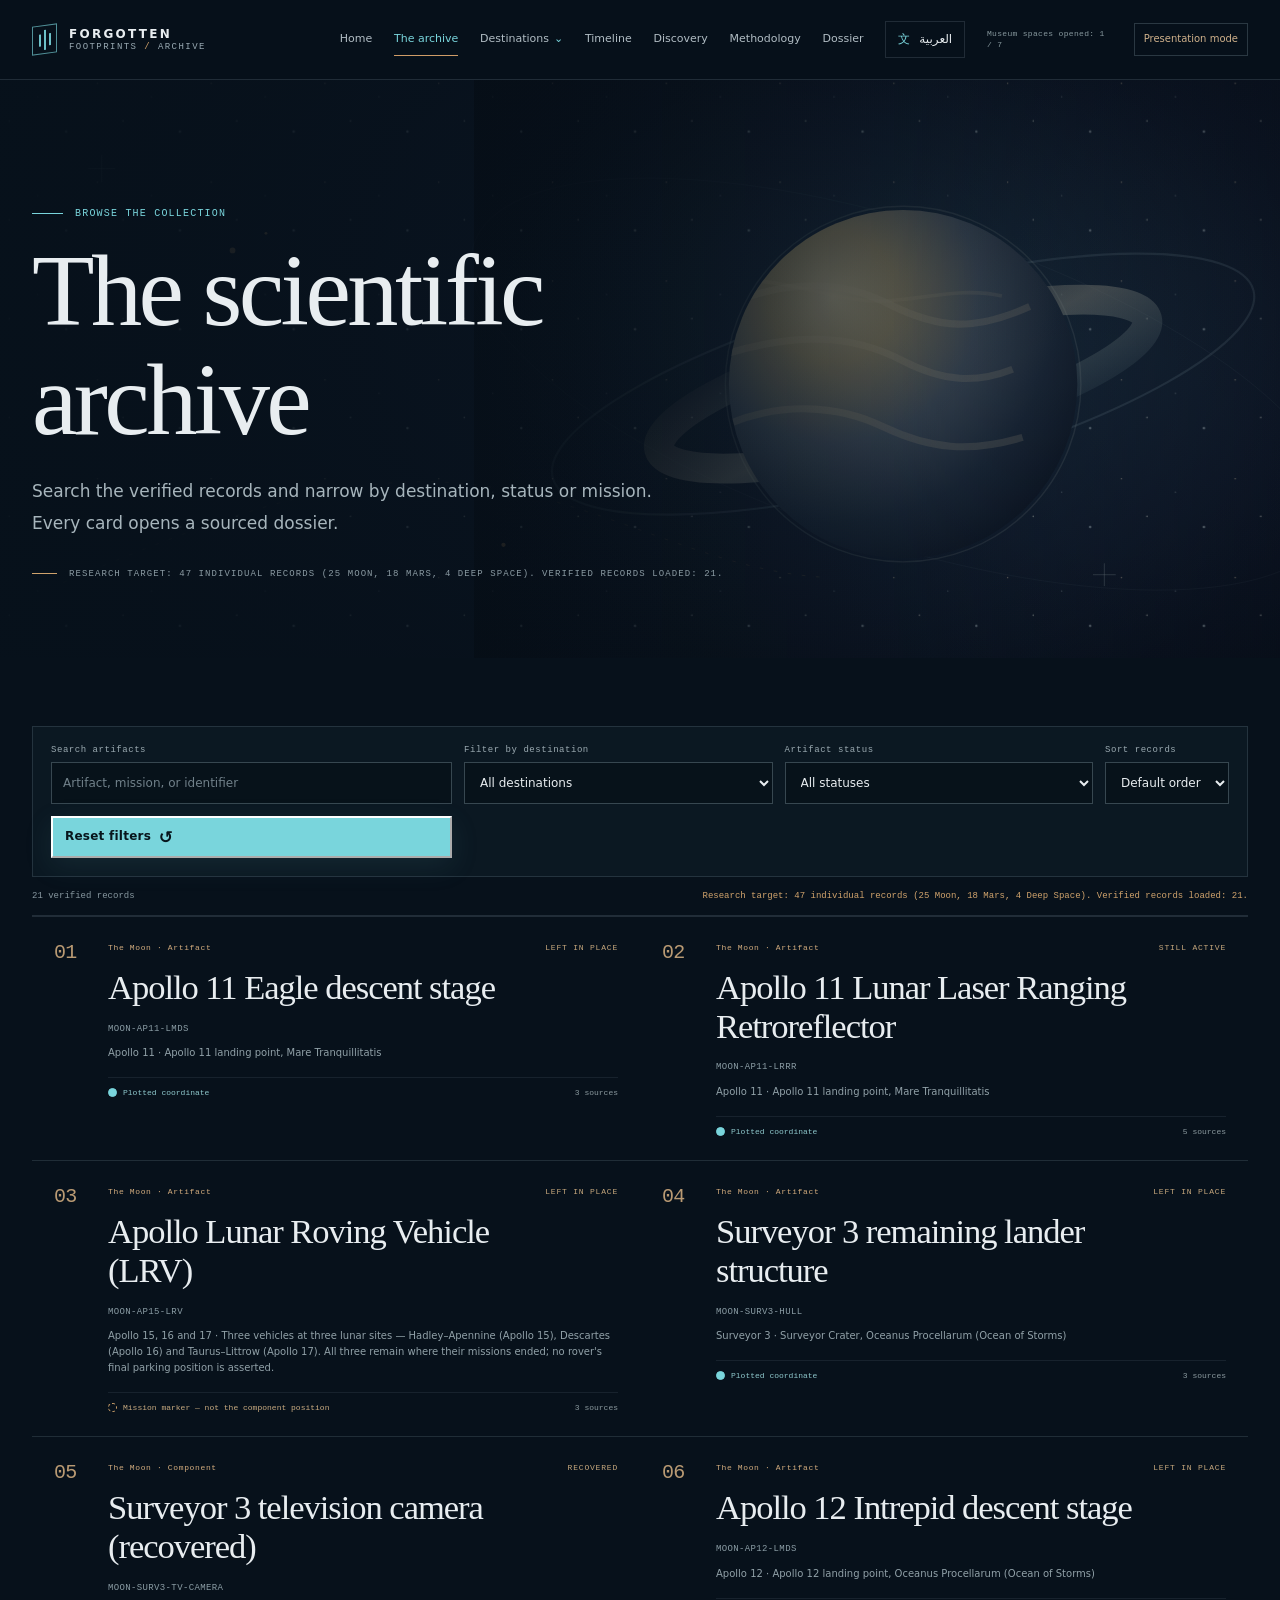
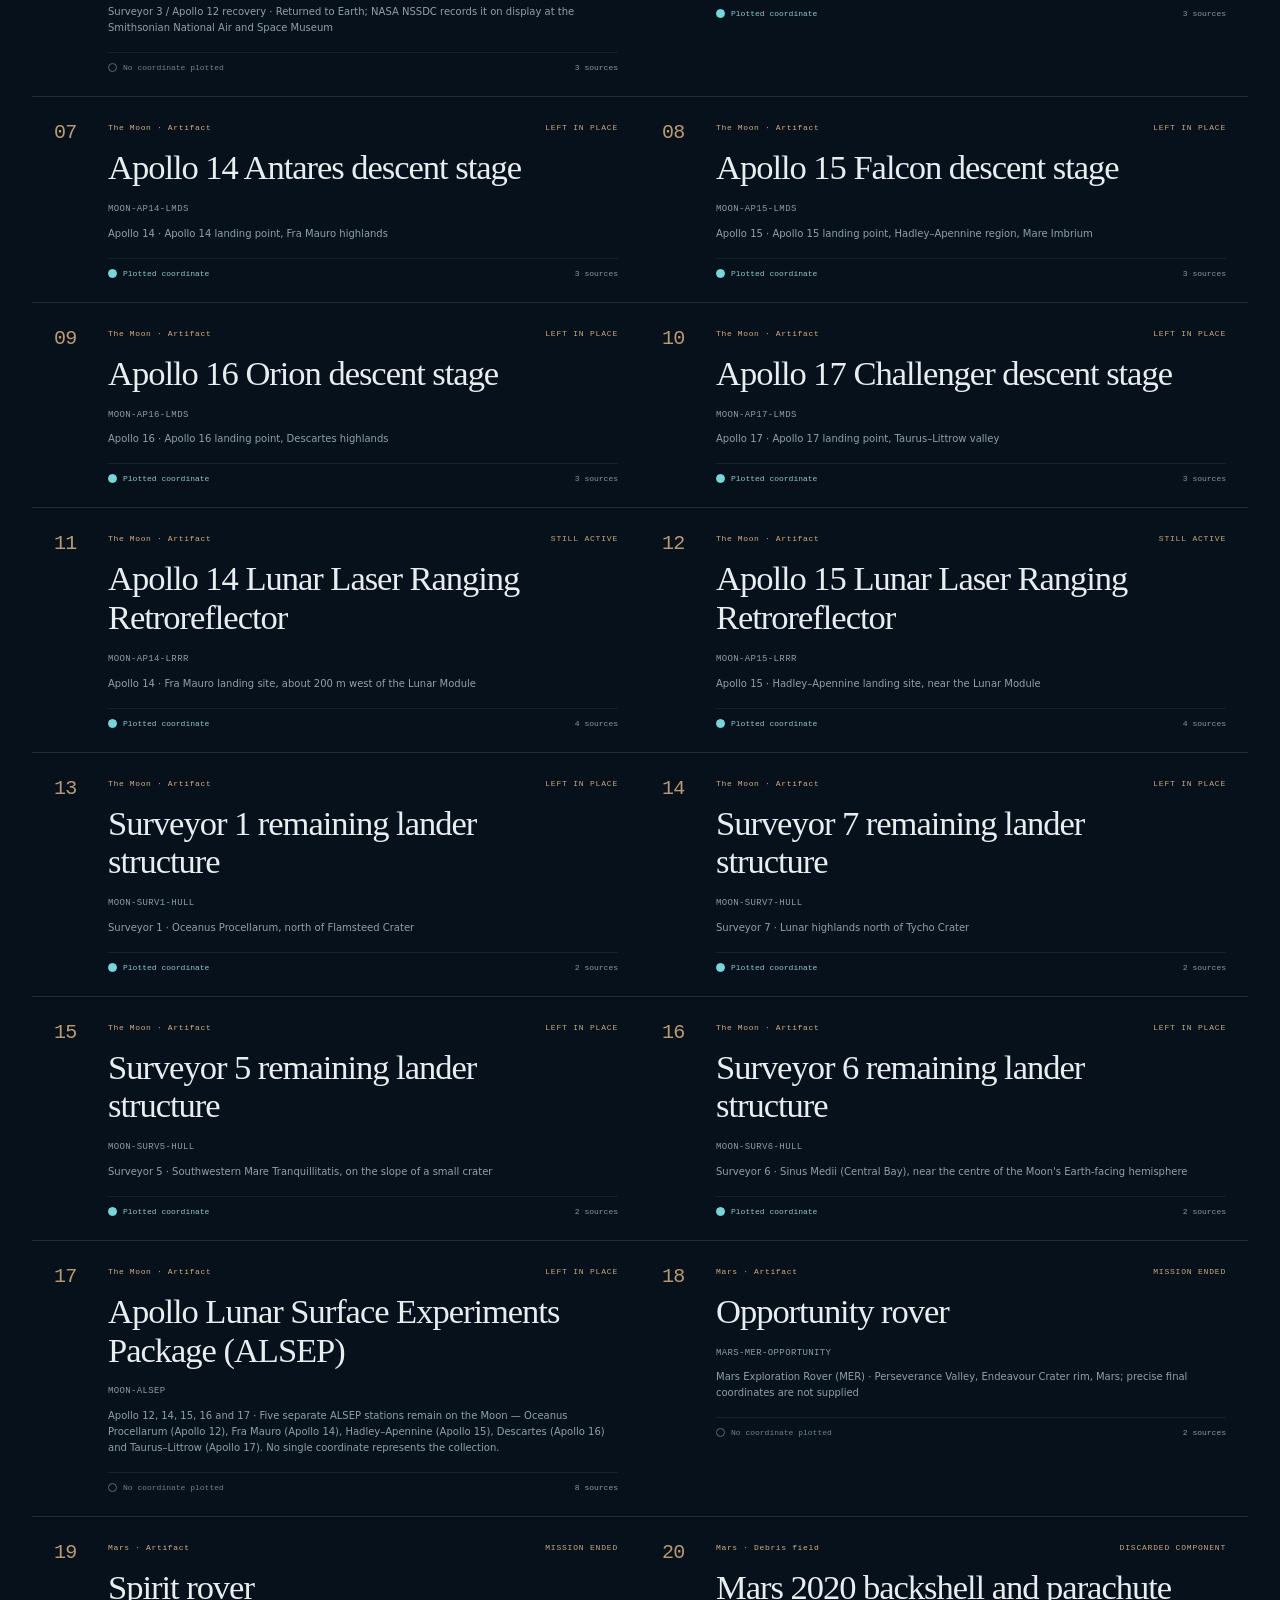
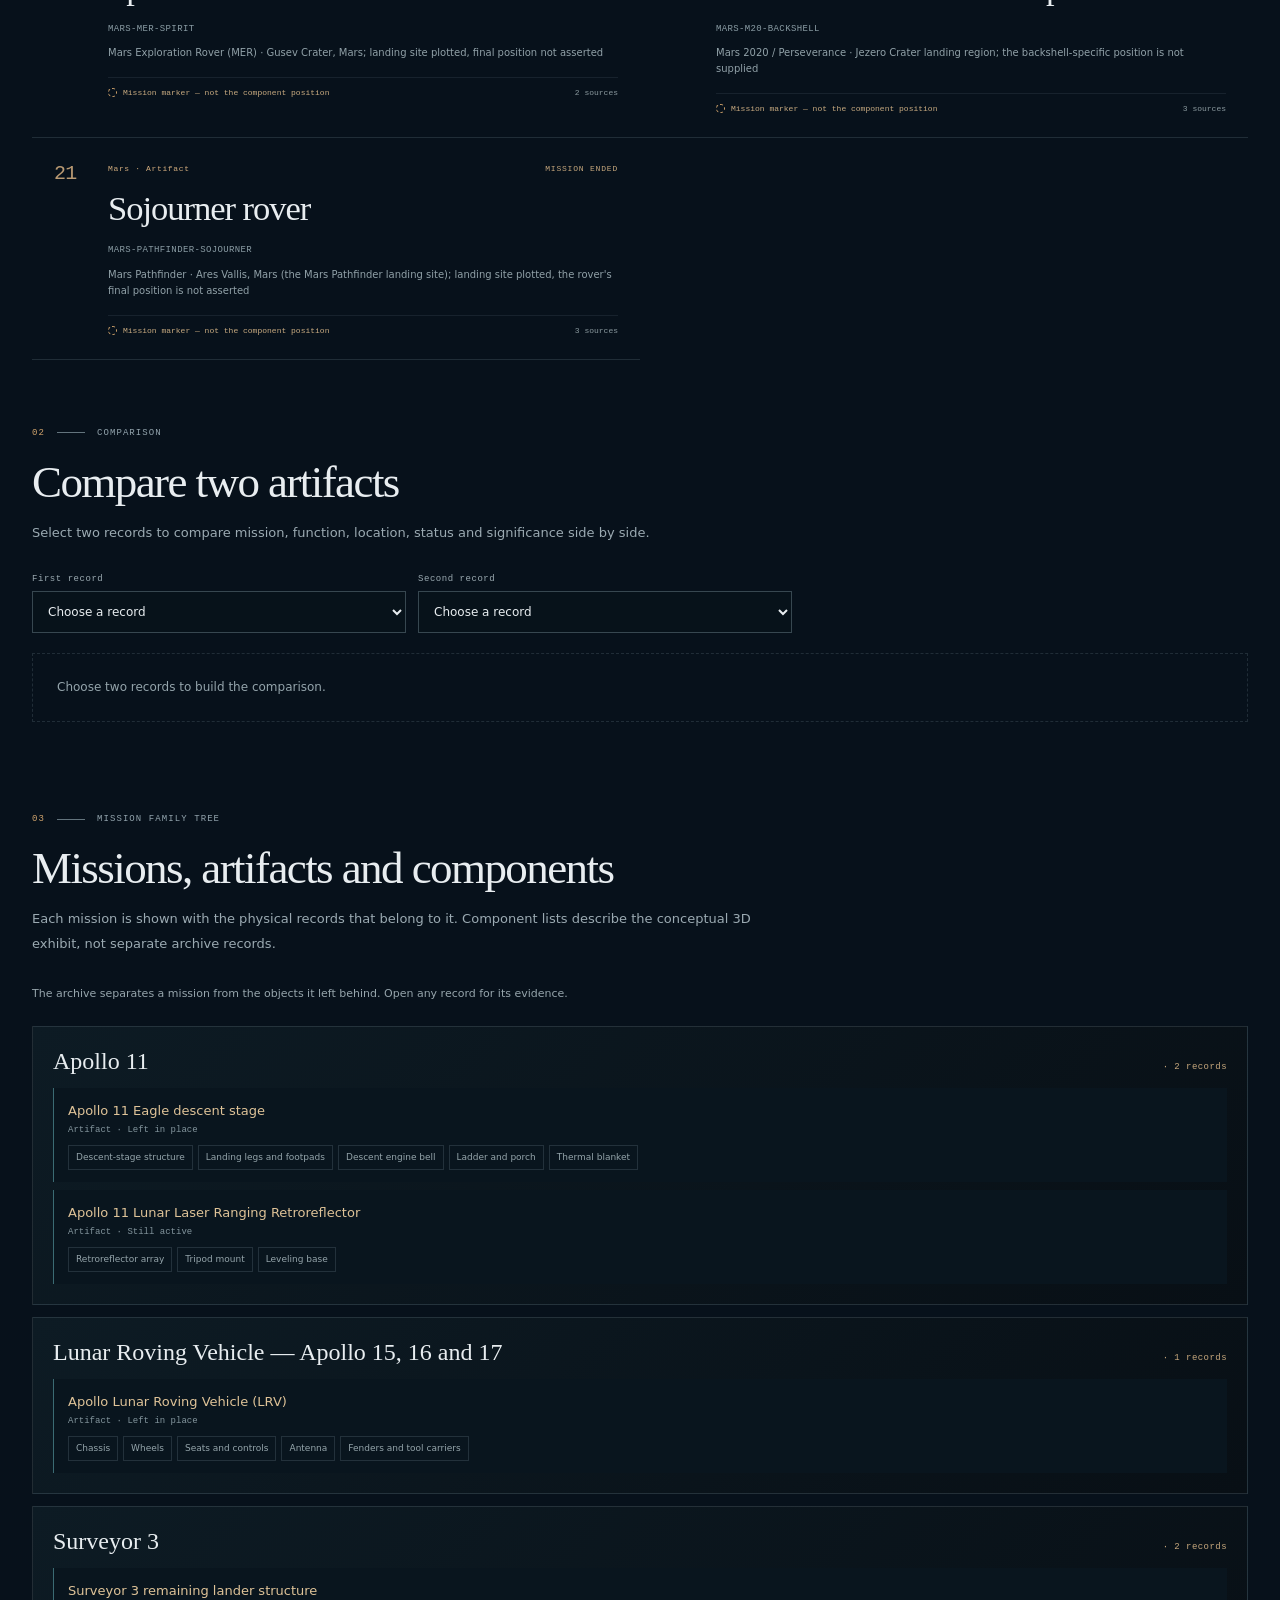
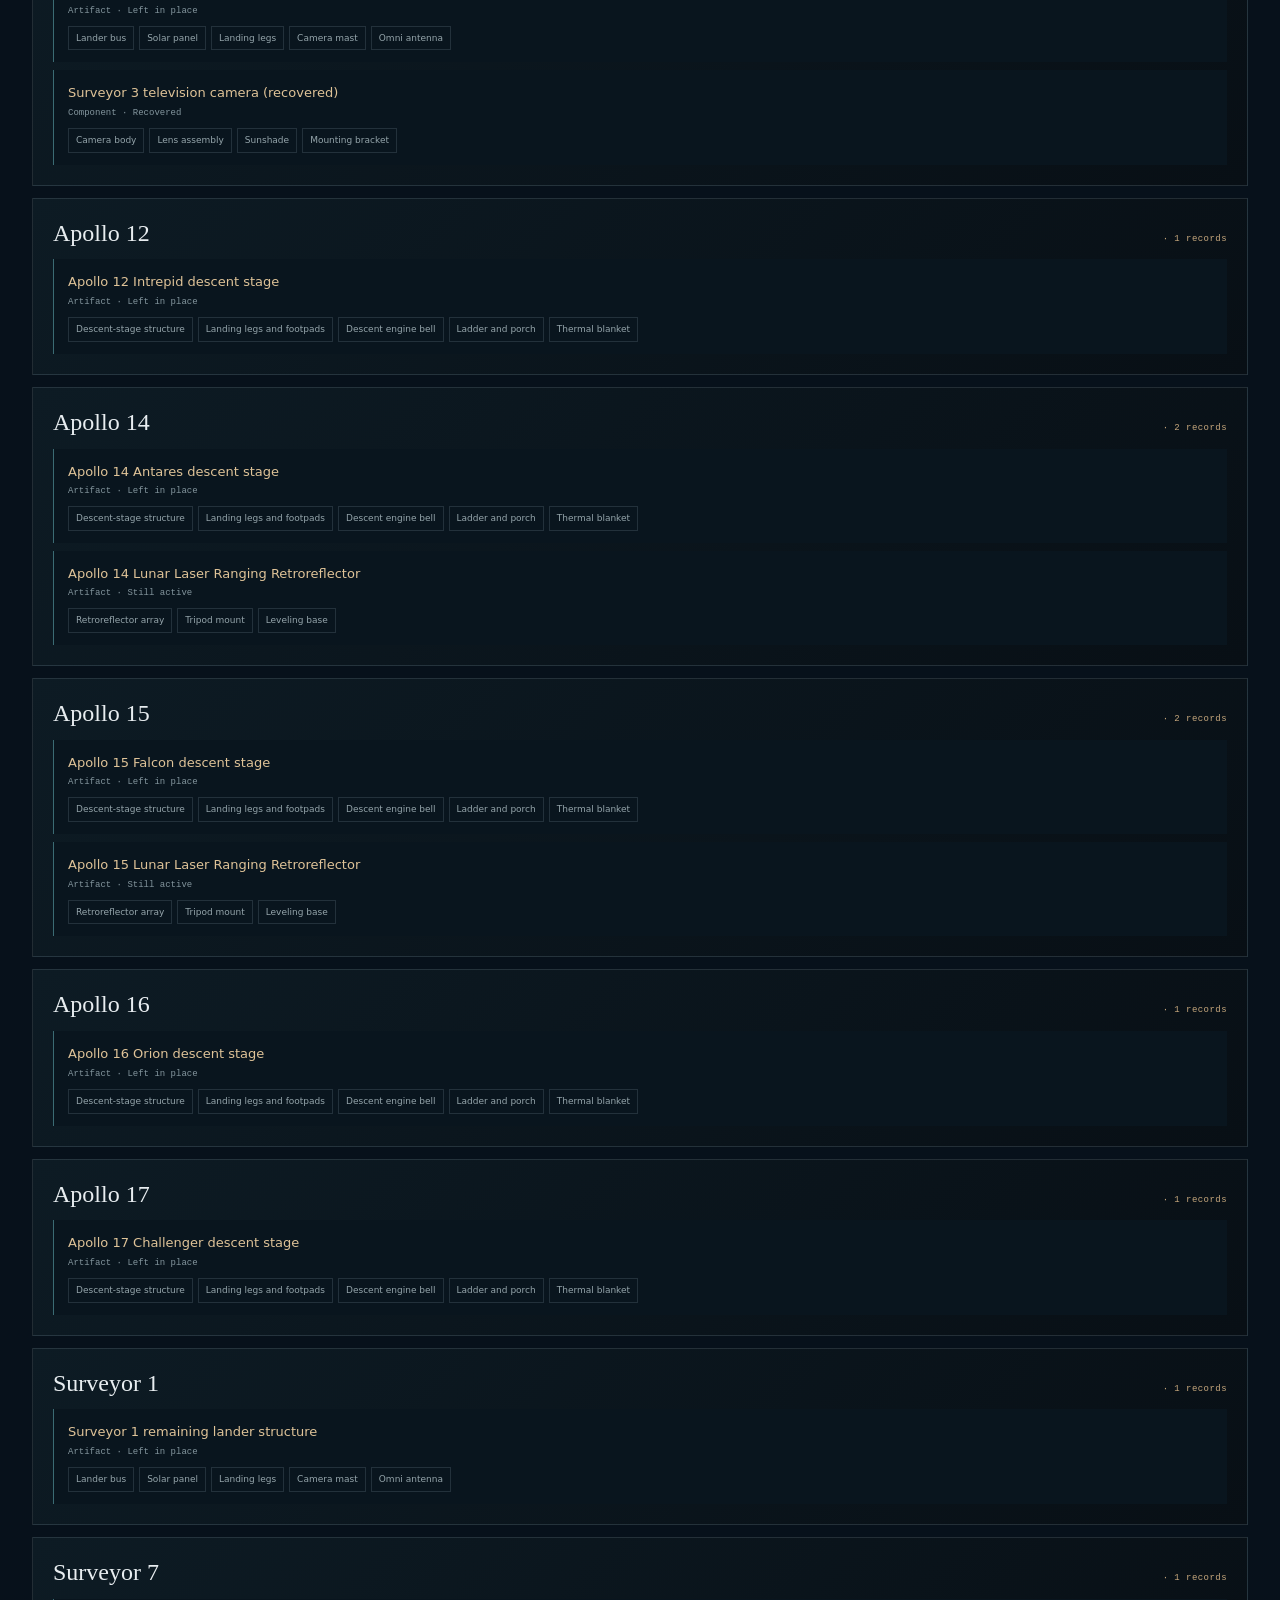
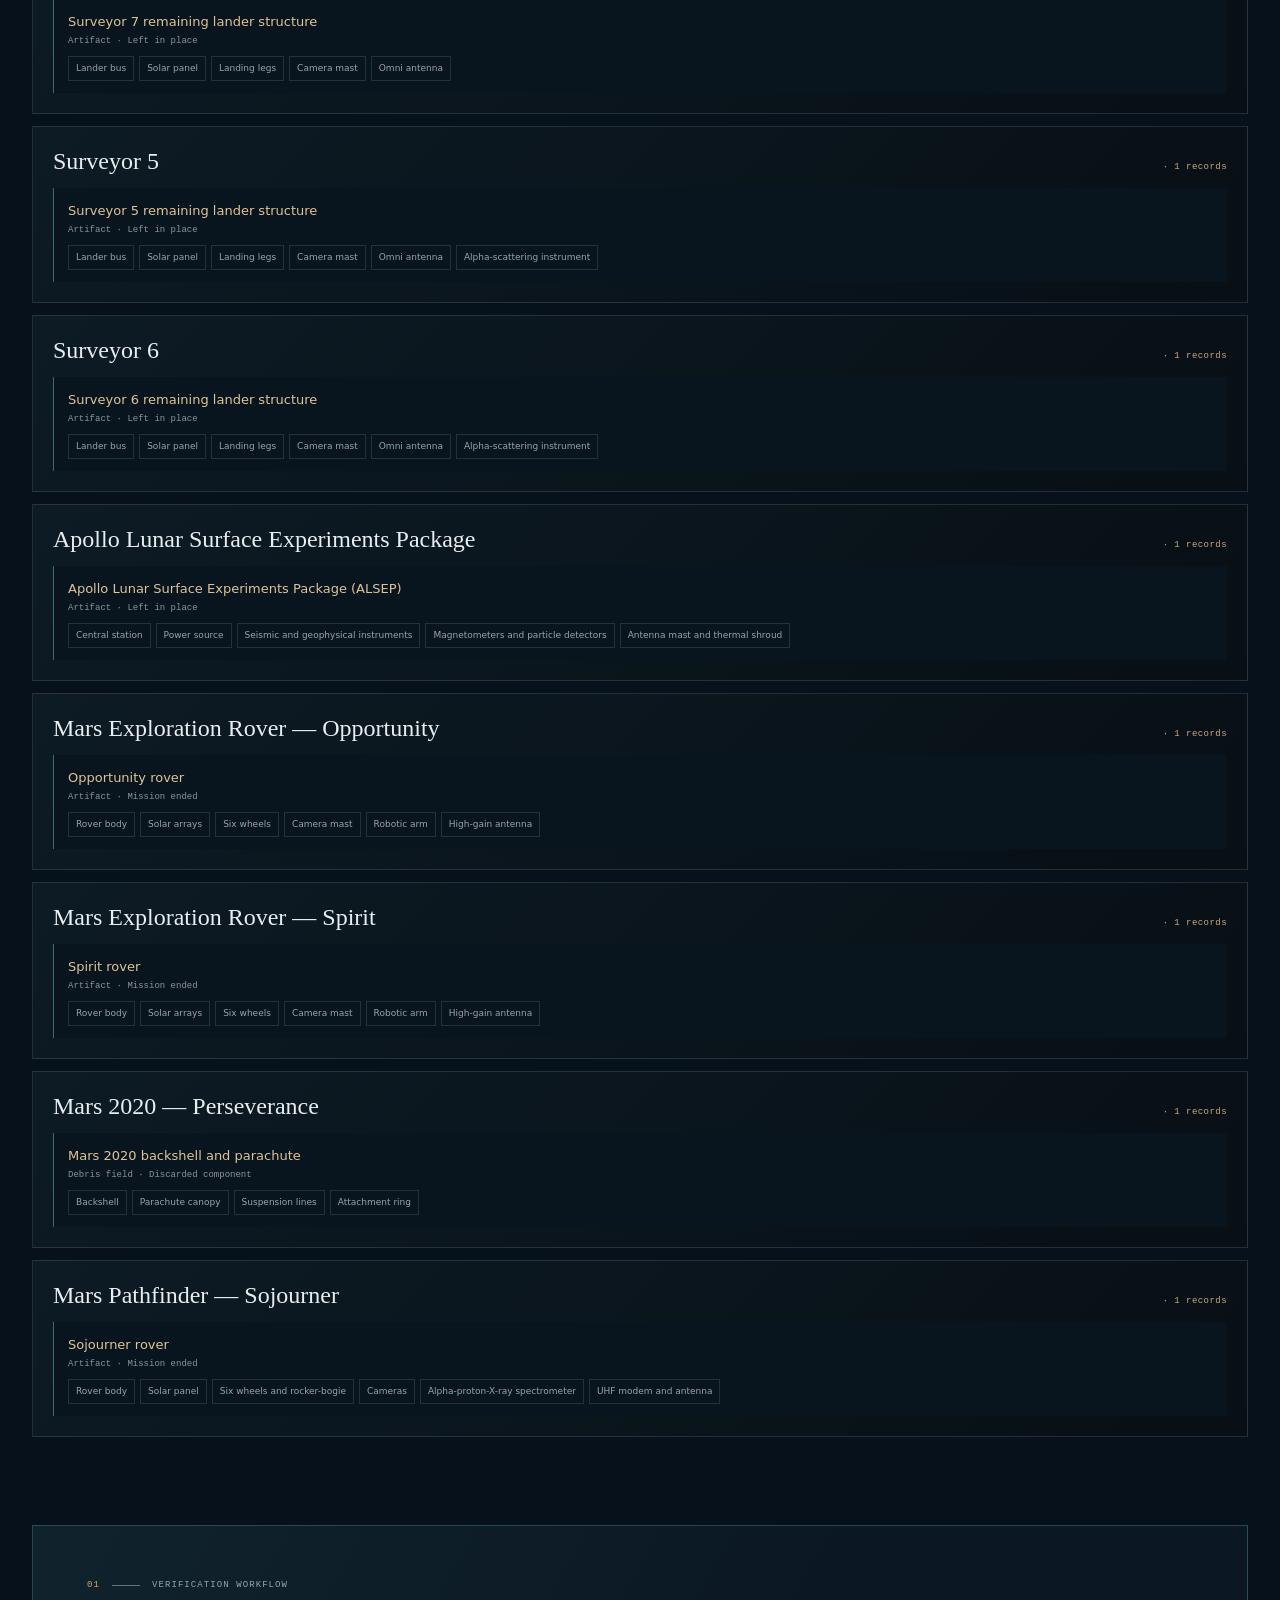
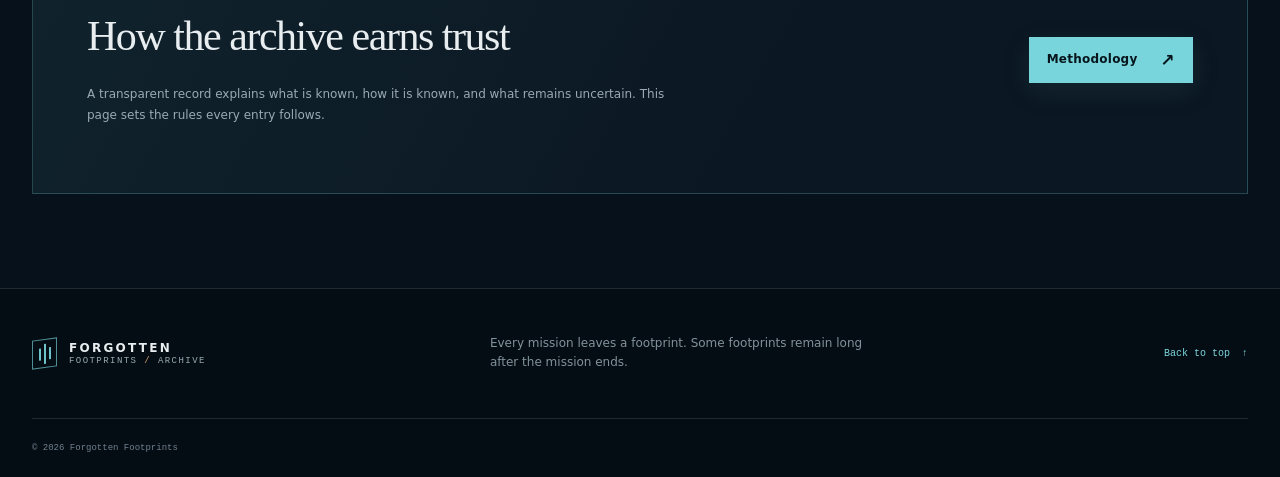
==== pages/archive.html @ 37afce5a "Add files via upload" ====
<!doctype html>
<html lang="en" dir="ltr"><head><meta charset="utf-8"><meta name="viewport" content="width=device-width,initial-scale=1"><meta name="theme-color" content="#07111b"><title>Scientific Archive — Forgotten Footprints</title><link rel="stylesheet" href="../src/css/base.css?v=20261108-r7"><link rel="stylesheet" href="../src/css/layout.css?v=20261108-r7"><link rel="stylesheet" href="../src/css/platform.css?v=20261108-r7"><script defer src="../src/js/locales.js?v=20261108-r7"></script><script defer src="../src/js/i18n.js?v=20261108-r7"></script><script defer src="../src/js/archive-data.js?v=20261108-r7"></script><script defer src="../src/js/app.js?v=20261108-r7"></script></head>
<body data-title-key="archiveHeading"><a class="skip-link" href="#main" data-i18n="skip"></a><header class="site-header"><a class="identity" href="../index.html" aria-label="Forgotten Footprints home" data-i18n-aria="brandHome"><span class="identity-mark" aria-hidden="true"><i></i><i></i><i></i></span><span class="identity-copy"><strong>FORGOTTEN</strong><small>FOOTPRINTS <span> / </span> ARCHIVE</small></span></a><button class="menu-toggle" type="button" aria-expanded="false" aria-controls="primary-nav" data-i18n-aria="menu"><span class="menu-glyph" aria-hidden="true">☰</span><span class="menu-label" data-i18n="menuShort"></span></button><nav class="primary-nav" id="primary-nav" aria-label="Primary navigation" data-i18n-aria="primaryNav"><a href="../index.html" data-i18n="navHome"></a><a href="archive.html" aria-current="page" data-i18n="navArchive"></a><details class="nav-destinations"><summary data-i18n="navDestinations"></summary><div class="nav-destination-menu"><a href="moon.html" data-i18n="moon"></a><a href="mars.html" data-i18n="mars"></a><a href="deep-space.html" data-i18n="deepSpace"></a></div></details><a href="timeline.html" data-i18n="navTimeline"></a><a href="discovery.html" data-i18n="navDiscovery"></a><a href="methodology.html" data-i18n="navMethodology"></a><a href="artifact.html" data-i18n="navDossier"></a><button class="language-toggle" type="button" data-i18n-aria="languageSwitch"><span class="language-icon" aria-hidden="true">文</span><span data-language-label>العربية</span></button></nav></header>
<main id="main" class="platform-main"><section class="page-intro archive-atmosphere"><p class="eyebrow"><span class="eyebrow-line"></span><span data-i18n="workspaceEyebrow"></span></p><h1 data-i18n="archiveHeading"></h1><p class="lede" data-i18n="archiveIntro"></p><p class="intro-meta" data-i18n="archiveTarget"></p></section><section class="page-content"><div class="filter-bar"><label class="filter-control"><span data-i18n="archiveSearch"></span><input id="archive-search" type="search" autocomplete="off" data-i18n-placeholder="archiveSearchPlaceholder"></label><label class="filter-control"><span data-i18n="filterWorld"></span><select id="archive-world-filter"><option value="all" data-i18n="allWorlds"></option><option value="moon" data-i18n="moon"></option><option value="mars" data-i18n="mars"></option><option value="deep" data-i18n="deepSpace"></option></select></label><label class="filter-control"><span data-i18n="archiveStatus"></span><select id="archive-status-filter"><option value="all" data-i18n="allStatuses"></option><option value="LEFT IN PLACE" data-i18n="statusLeft"></option><option value="MISSION ENDED" data-i18n="statusEnded"></option><option value="DISCARDED COMPONENT" data-i18n="statusDiscarded"></option><option value="RECOVERED" data-i18n="statusRecovered"></option><option value="DELIBERATELY IMPACTED" data-i18n="statusImpacted"></option><option value="UNKNOWN LOCATION" data-i18n="statusUnknown"></option><option value="STILL ACTIVE" data-i18n="statusActive"></option></select></label><label class="filter-control"><span data-i18n="archiveSort"></span><select id="archive-sort"><option value="default" data-i18n="sortDefault"></option><option value="name" data-i18n="sortName"></option><option value="world" data-i18n="sortWorld"></option><option value="mission" data-i18n="sortMission"></option><option value="status" data-i18n="sortStatus"></option></select></label><button class="button button-primary" type="button" data-archive-reset><span data-i18n="archiveReset"></span><span aria-hidden="true">↺</span></button></div><div class="archive-meta"><span data-result-count aria-live="polite"></span><strong data-i18n="archiveTarget"></strong></div><div data-archive-results><div class="empty-state" data-archive-empty><span class="empty-symbol" aria-hidden="true">⌖</span><h2 data-i18n="archiveEmptyTitle"></h2><p data-i18n="archiveEmptyText"></p></div><div class="record-grid" data-result-grid></div></div><section class="content-section compare-section" data-compare><div class="content-heading"><div class="section-marker"><span>02</span><span class="marker-line"></span><span data-i18n="compareLabel"></span></div><h2 data-i18n="compareTitle"></h2><p data-i18n="compareIntro"></p></div><div class="compare-selects"><label class="filter-control"><span data-i18n="compareChooseA"></span><select data-compare-a></select></label><label class="filter-control"><span data-i18n="compareChooseB"></span><select data-compare-b></select></label></div><div class="compare-output" data-compare-output></div></section><section class="content-section family-section"><div class="content-heading"><div class="section-marker"><span>03</span><span class="marker-line"></span><span data-i18n="familyLabel"></span></div><h2 data-i18n="familyTitle"></h2><p data-i18n="familyText"></p></div><div class="family-tree" data-family-tree></div></section><section class="archive-entry"><div><div class="section-marker"><span>01</span><span class="marker-line"></span><span data-i18n="methodVerifyTitle"></span></div><h2 data-i18n="methodHeading"></h2><p data-i18n="methodIntro"></p></div><a class="button button-primary" href="methodology.html"><span data-i18n="navMethodology"></span><span aria-hidden="true">↗</span></a></section></section></main>
<footer class="site-footer"><div class="footer-main section-wrap"><a class="identity footer-identity" href="../index.html"><span class="identity-mark" aria-hidden="true"><i></i><i></i><i></i></span><span class="identity-copy"><strong>FORGOTTEN</strong><small>FOOTPRINTS <span> / </span> ARCHIVE</small></span></a><p class="footer-message" data-i18n="footerMessage"></p><a class="back-top" href="#main"><span data-i18n="backTop"></span><span aria-hidden="true">↑</span></a></div><div class="footer-bottom section-wrap"><span>© <span data-year></span> <span data-i18n="footerName"></span></span></div></footer></body></html>
---- src/css/base.css ----
:root{color-scheme:dark;--ink:#e8edf0;--muted:#9baab5;--dim:#71818e;--bg:#07111b;--panel:#0b1722;--line:rgba(190,213,224,.14);--cyan:#79d5dc;--amber:#d0a36c;--max:1240px;--sans:system-ui,-apple-system,"Segoe UI",Arial,sans-serif;--mono:ui-monospace,"Cascadia Code","Segoe UI Mono",monospace;font-family:var(--sans);background:var(--bg);color:var(--ink);font-synthesis:none;text-rendering:optimizeLegibility}
*{box-sizing:border-box}html{scroll-behavior:smooth;scroll-padding-top:84px}body{margin:0;min-width:320px;background:var(--bg);color:var(--ink);font-size:15px;line-height:1.65}body::before{content:"";position:fixed;inset:0;pointer-events:none;opacity:.24;background-image:radial-gradient(circle at 18% 14%,#8bb3bc 0 1px,transparent 1.4px),radial-gradient(circle at 78% 26%,#b6ccd2 0 1px,transparent 1.5px),radial-gradient(circle at 53% 73%,#93bac1 0 1px,transparent 1.3px),radial-gradient(circle at 92% 87%,#9cbfc8 0 1px,transparent 1.4px);background-size:290px 270px,390px 330px,480px 440px,560px 510px;z-index:-1}
a{color:inherit;text-decoration:none}button{font:inherit;color:inherit}.skip-link{position:absolute;top:-60px;inset-inline-start:16px;z-index:20;padding:10px 14px;background:var(--cyan);color:#07111b}.skip-link:focus{top:12px}:focus-visible{outline:2px solid var(--cyan);outline-offset:4px}
::selection{background:rgba(121,213,220,.25);color:white}h1,h2,h3,p{margin-top:0}button{cursor:pointer}html.is-arabic{font-family:"Noto Sans Arabic","Manrope",sans-serif}html.is-arabic body{font-size:16px;line-height:1.85}html.is-arabic .eyebrow,html.is-arabic .section-marker,html.is-arabic .card-index,html.is-arabic .record-tag,html.is-arabic .discovery-world,html.is-arabic .identity-copy,html.is-arabic .visual-caption,html.is-arabic .visual-coordinate,html.is-arabic .archive-seal,html.is-arabic .footer-bottom{font-family:var(--mono),sans-serif}
@media(prefers-reduced-motion:reduce){*,*::before,*::after{scroll-behavior:auto!important;animation-duration:.01ms!important;animation-iteration-count:1!important;transition-duration:.01ms!important}}
---- src/css/layout.css ----
.section-wrap{width:min(calc(100% - 64px),var(--max));margin-inline:auto}.site-header{height:80px;display:flex;align-items:center;justify-content:space-between;padding-inline:max(32px,calc((100% - var(--max))/2));border-bottom:1px solid var(--line);position:relative;z-index:5;background:rgba(7,17,27,.9);backdrop-filter:blur(12px)}.identity{display:inline-flex;align-items:center;gap:12px;letter-spacing:.1em}.identity-mark{width:25px;height:29px;border:1px solid rgba(121,213,220,.65);display:flex;align-items:center;justify-content:center;gap:3px;transform:skewY(-8deg)}.identity-mark i{width:2px;height:12px;background:var(--cyan);opacity:.9}.identity-mark i:nth-child(2){height:20px}.identity-copy{display:grid;line-height:1.3;font-size:10px}.identity-copy strong{font-size:12px;letter-spacing:.19em}.identity-copy small{font:9px var(--mono);color:#9aabb4;letter-spacing:.16em}.identity-copy small span{color:var(--amber)}.primary-nav{display:flex;align-items:center;gap:36px}.primary-nav>a{font-size:12px;color:#b5c1c8;transition:color .2s}.primary-nav>a:hover,.text-link:hover,.inline-link:hover{color:var(--cyan)}.language-toggle{border:1px solid var(--line);background:transparent;padding:8px 12px;display:flex;gap:9px;align-items:center;font-size:12px;transition:border-color .2s}.language-toggle:hover{border-color:var(--cyan)}.language-icon{color:var(--cyan)}.menu-toggle{display:none}
.hero{min-height:610px;position:relative;display:grid;grid-template-columns:1.04fr .96fr;align-items:center;padding-block:72px 92px}.hero-copy{position:relative;z-index:2;padding-bottom:12px}.eyebrow,.section-marker{font:10px var(--mono);letter-spacing:.12em;text-transform:uppercase;color:var(--cyan);display:flex;align-items:center;gap:12px}.eyebrow-line{width:31px;height:1px;background:var(--cyan)}h1{font-size:clamp(48px,6vw,79px);line-height:1.08;letter-spacing:-.055em;font-weight:500;margin:28px 0 24px;max-width:680px}h1 em{font-style:normal;color:#a6b8c0}.hero-lede{font-size:16px;color:#a9b7bf;max-width:530px;line-height:1.8}.hero-actions{display:flex;align-items:center;gap:28px;margin-top:31px}.button{min-height:46px;display:inline-flex;align-items:center;gap:23px;padding:0 18px;font-size:12px;letter-spacing:.02em}.button-primary{background:var(--cyan);color:#07151c;font-weight:700;transition:background .2s,transform .2s}.button-primary:hover{background:#a1e7e9;transform:translateY(-2px)}.button-primary span:last-child{font-size:17px}.text-link{font-size:12px;color:#a9b7bf;text-decoration:underline;text-decoration-color:#50616b;text-underline-offset:5px}.archive-note{margin-top:46px;font:10px var(--mono);color:#82929c;display:flex;align-items:center;gap:10px}.status-dot{width:6px;height:6px;background:var(--amber);border-radius:50%;box-shadow:0 0 0 4px rgba(208,163,108,.1)}
.hero-visual{height:430px;position:relative;overflow:hidden;background:radial-gradient(ellipse at 55% 62%,rgba(42,68,82,.38),transparent 52%),linear-gradient(140deg,rgba(16,35,48,.45),rgba(5,12,20,.12));border:1px solid rgba(171,197,209,.1);mask-image:linear-gradient(90deg,transparent 0,#000 12%,#000 100%)}.visual-grid{position:absolute;inset:0;opacity:.19;background-image:linear-gradient(rgba(134,171,185,.19) 1px,transparent 1px),linear-gradient(90deg,rgba(134,171,185,.19) 1px,transparent 1px);background-size:42px 42px;mask-image:linear-gradient(to bottom,transparent,#000 25%,#000 80%,transparent)}.planet{position:absolute;width:min(38vw,360px);aspect-ratio:1;border-radius:50%;top:49%;left:52%;transform:translate(-50%,-42%);overflow:hidden;background:radial-gradient(circle at 40% 31%,#a8afb0 0 1px,transparent 2px),radial-gradient(circle at 72% 42%,#252e35 0 9px,transparent 10px),radial-gradient(circle at 30% 62%,#232c31 0 16px,transparent 17px),radial-gradient(circle at 63% 72%,#30383c 0 8px,transparent 9px),radial-gradient(circle at 44% 48%,#b9b9b4,#858d8e 44%,#3a454b 76%,#101b24);box-shadow:inset -38px -25px 55px #050c12,0 0 55px rgba(131,178,189,.12)}.planet-rim{position:absolute;inset:0;border-radius:50%;box-shadow:inset 3px 2px 0 rgba(220,230,227,.2)}.planet-light{position:absolute;inset:5% 22% 40% 0;background:linear-gradient(140deg,rgba(244,247,240,.13),transparent 65%);border-radius:50%}.planet-crater{position:absolute;border-radius:50%;border:1px solid rgba(25,32,37,.42);box-shadow:inset 2px 3px 5px rgba(27,34,39,.55),0 1px 1px rgba(220,228,224,.13)}.crater-one{width:37px;height:19px;top:31%;left:28%;transform:rotate(-25deg)}.crater-two{width:20px;height:10px;top:55%;left:66%}.crater-three{width:27px;height:13px;top:72%;left:38%;transform:rotate(15deg)}.crater-four{width:15px;height:8px;top:22%;left:61%}.orbital{position:absolute;border:1px solid rgba(139,192,201,.26);border-radius:50%;top:52%;left:52%;transform:translate(-50%,-50%) rotate(-25deg)}.orbital-one{width:460px;height:220px}.orbital-two{width:530px;height:310px;transform:translate(-50%,-50%) rotate(34deg);border-color:rgba(139,192,201,.12)}.trajectory{position:absolute;width:12px;height:12px;top:27%;left:72%;border-radius:50%;background:var(--amber);box-shadow:0 0 14px rgba(208,163,108,.44)}.trajectory::after{content:"";position:absolute;width:170px;height:1px;background:linear-gradient(90deg,rgba(208,163,108,.7),transparent);top:5px;right:6px;transform:rotate(145deg);transform-origin:right}.visual-cross{position:absolute;color:rgba(182,207,214,.56);font:15px var(--mono)}.cross-one{top:16%;left:20%}.cross-two{bottom:22%;right:14%}.visual-caption,.visual-coordinate{position:absolute;display:flex;gap:10px;align-items:center;font:9px var(--mono);letter-spacing:.08em;color:#9cabb1}.visual-caption{bottom:22px;left:22px}.visual-caption::before{content:"";width:17px;height:1px;background:var(--amber)}.visual-coordinate{top:22px;right:22px;text-align:right;display:block;line-height:1.8}.visual-coordinate span{color:#6c7e88}.hero-index{position:absolute;bottom:34px;right:0;font:10px var(--mono);color:#82929c;letter-spacing:.08em}.hero-index span{color:var(--amber);padding-inline:8px}
.statement{border-top:1px solid var(--line);border-bottom:1px solid var(--line);padding-block:85px 92px;display:grid;grid-template-columns:.75fr 2fr .85fr;gap:48px;align-items:start}.section-marker{font-size:9px;color:#93a4ad;white-space:nowrap}.section-marker>span:first-child{color:var(--amber)}.marker-line{width:28px;height:1px;background:#63747d}.statement-kicker{font:10px var(--mono);color:var(--amber);letter-spacing:.1em;margin:0 0 20px}.statement h2,.section-heading h2,.archive-copy h2{font-size:clamp(30px,3.4vw,45px);line-height:1.2;font-weight:500;letter-spacing:-.035em;margin-bottom:19px}.statement-text{color:#a0afb7;max-width:660px;font-size:14px}.statement-aside{border-inline-start:1px solid rgba(121,213,220,.38);padding-inline-start:20px;margin-top:28px}.aside-symbol{font-size:25px;color:var(--cyan)}.statement-aside p{font-size:12px;color:#81919a;margin:9px 0 0}
.destinations,.discoveries{padding-block:102px 112px}.section-heading{display:flex;justify-content:space-between;align-items:end;gap:45px;margin-bottom:36px}.section-heading h2{margin:16px 0 0}.section-heading>p{max-width:400px;color:#8e9ea8;font-size:13px;margin:0 0 5px}.destination-grid{display:grid;grid-template-columns:repeat(3,1fr);gap:14px}.destination-card{min-height:310px;position:relative;padding:23px 24px;background:linear-gradient(140deg,rgba(16,34,46,.88),rgba(8,20,30,.96));border:1px solid var(--line);overflow:hidden;transition:transform .25s,border-color .25s}.destination-card:hover{transform:translateY(-4px);border-color:rgba(121,213,220,.5)}.card-index{position:relative;z-index:1;font:9px var(--mono);color:#80929c;letter-spacing:.11em}.world-art{position:absolute;inset:0 0 0 37%;overflow:hidden;opacity:.82}.world-art::after{content:"";position:absolute;inset:0;background:linear-gradient(90deg,#0b1722 0%,rgba(11,23,34,.25) 40%,transparent 100%)}.moon-art i,.mars-art i{position:absolute;width:210px;height:210px;right:-12px;top:24px;border-radius:50%;background:radial-gradient(circle at 32% 38%,#bfc4c2,#77878c 49%,#2e404a 74%,#111f29);box-shadow:inset -22px -20px 38px #07111b,0 0 32px rgba(166,196,203,.13)}.moon-art b{position:absolute;z-index:1;right:43px;top:90px;width:31px;height:15px;border:1px solid rgba(24,33,39,.5);border-radius:50%;box-shadow:inset 2px 3px 4px rgba(10,17,22,.6)}.mars-art i{background:radial-gradient(circle at 32% 38%,#cb9a72,#9e6247 48%,#5c352d 73%,#241d20);box-shadow:inset -22px -20px 38px #07111b,0 0 35px rgba(204,139,100,.16)}.mars-art b{position:absolute;right:12px;top:161px;width:180px;height:55px;background:linear-gradient(170deg,#6a4439,#211e20 65%);border-radius:50% 50% 0 0;filter:blur(3px)}.deep-art{background:radial-gradient(circle at 68% 35%,rgba(86,143,162,.2),transparent 42%)}.deep-art i{position:absolute;right:53px;top:55px;width:120px;height:120px;border-radius:50%;border:1px solid rgba(133,192,205,.45);box-shadow:0 0 35px rgba(89,158,174,.14),inset 0 0 30px rgba(89,158,174,.08)}.deep-art i::before,.deep-art i::after{content:"";position:absolute;inset:20px;border:1px solid rgba(133,192,205,.34);border-radius:50%}.deep-art i::after{inset:43px;border-color:rgba(133,192,205,.25)}.deep-art b{position:absolute;width:7px;height:7px;background:var(--amber);border-radius:50%;right:104px;top:87px;box-shadow:0 0 12px var(--amber)}.deep-art span{position:absolute;right:28px;top:29px;width:175px;height:155px;border:1px solid rgba(133,192,205,.17);border-radius:50%;transform:rotate(35deg)}.world-name,.world-caption{position:absolute;inset-inline-start:24px;bottom:53px;z-index:1;font-size:24px;font-weight:500;letter-spacing:-.03em}.world-caption{bottom:27px;font-size:10px;font-weight:400;color:#94a4ad;letter-spacing:.01em}.card-arrow{position:absolute;bottom:22px;inset-inline-end:23px;color:var(--cyan);font-size:18px}
.discoveries{padding-top:88px;border-top:1px solid var(--line)}.discovery-grid{display:grid;grid-template-columns:1.1fr .9fr;gap:16px}.discovery-card{background:var(--panel);border:1px solid var(--line);display:grid;grid-template-columns:1fr 1fr;min-height:290px}.discovery-card:first-child{grid-template-columns:1.1fr .9fr}.discovery-illustration{position:relative;overflow:hidden;min-height:240px;background:linear-gradient(150deg,#152936,#0b1822)}.lunar-illustration{background:radial-gradient(ellipse at 45% 40%,rgba(141,158,161,.28),transparent 46%),linear-gradient(160deg,#172733,#0a131b)}.mars-illustration{background:radial-gradient(ellipse at 65% 34%,rgba(178,104,68,.24),transparent 50%),linear-gradient(160deg,#312622,#111820)}.illustration-horizon{position:absolute;width:130%;height:100px;bottom:-55px;left:-12%;border-radius:50%;background:linear-gradient(180deg,#424b4b,#111a20);box-shadow:0 -1px rgba(218,223,217,.16)}.mars-illustration .illustration-horizon{background:linear-gradient(180deg,#774b3b,#271f20)}.illustration-object{position:absolute;left:48%;bottom:58px;width:66px;height:29px;background:linear-gradient(145deg,#d2bd92,#635e53);clip-path:polygon(15% 0,85% 0,100% 75%,0 75%)}.illustration-object::after{content:"";position:absolute;inset:8px;background:#283239}.illustration-marker{position:absolute;top:18px;left:20px;width:24px;height:24px;border:1px solid rgba(121,213,220,.7);border-radius:50%;display:grid;place-items:center;color:var(--cyan);font:10px var(--mono)}.rover-shape{position:absolute;left:42%;bottom:55px;width:78px;height:34px;border:1px solid #c59872;background:linear-gradient(#98745b,#51463f);transform:skew(-10deg)}.rover-shape::before{content:"";position:absolute;width:50px;height:24px;left:14px;top:-21px;border:1px solid #c59872;border-bottom:0;background:#6f6356}.rover-shape i,.rover-shape b{position:absolute;bottom:-9px;width:17px;height:17px;border-radius:50%;background:#111820;border:2px solid #b48769}.rover-shape i{left:3px}.rover-shape b{right:3px}.discovery-content{padding:23px 22px;align-self:center}.record-tag{font:8px var(--mono);letter-spacing:.08em;color:var(--amber);display:inline-block;border:1px solid rgba(208,163,108,.25);padding:4px 7px}.discovery-world{font:9px var(--mono);color:#78919b;margin:18px 0 5px;text-transform:uppercase;letter-spacing:.1em}.discovery-content h3{font-size:17px;line-height:1.35;font-weight:500;margin-bottom:9px}.discovery-content>p:not(.discovery-world){font-size:11px;color:#91a0a8;line-height:1.65;margin-bottom:13px}.inline-link{font-size:10px;color:var(--cyan);display:inline-flex;gap:10px;align-items:center}.placeholder-disclaimer{display:flex;align-items:flex-start;gap:9px;color:#75858e;font-size:10px;margin:16px 0}.placeholder-disclaimer span:first-child{color:var(--amber)}
.archive-callout{border-block:1px solid var(--line);background:linear-gradient(100deg,rgba(15,32,44,.96),rgba(8,19,29,.85))}.archive-callout-inner{padding-block:80px;display:flex;justify-content:space-between;align-items:center;gap:40px}.archive-copy{max-width:700px}.archive-copy h2{margin-top:20px}.archive-copy>p{max-width:610px;color:#a0afb7;font-size:13px}.button-disabled{border:1px solid rgba(121,213,220,.27);color:#91a5ad;margin-top:11px;cursor:default}.archive-seal{width:160px;height:160px;flex:none;border:1px solid rgba(121,213,220,.35);border-radius:50%;display:flex;flex-direction:column;align-items:center;justify-content:center;gap:10px;color:#85a4ad;font:9px var(--mono);letter-spacing:.15em;position:relative}.archive-seal::before,.archive-seal::after{content:"";position:absolute;inset:9px;border:1px dashed rgba(121,213,220,.24);border-radius:50%}.archive-seal i{width:42px;height:1px;background:var(--amber)}.archive-seal b{font-weight:400;color:#637984}.site-footer{background:#050d14}.footer-main{min-height:130px;display:flex;align-items:center;justify-content:space-between;gap:35px;border-bottom:1px solid var(--line)}.footer-message{color:#82929b;font-size:12px;max-width:390px;margin:0}.back-top{font:10px var(--mono);color:var(--cyan);display:flex;gap:12px;align-items:center}.footer-bottom{min-height:58px;display:flex;align-items:center;justify-content:space-between;gap:20px;color:var(--dim);font:9px var(--mono)}
.workspace{min-height:calc(100vh - 210px);padding-block:34px 90px}.workspace[hidden]{display:none}.workspace-back{display:inline-flex;align-items:center;gap:10px;color:#9dabb3;font-size:12px;margin-bottom:34px}.workspace-back span:first-child{font-size:17px;color:var(--cyan)}.workspace-heading{display:flex;align-items:end;justify-content:space-between;gap:40px;padding-bottom:34px;border-bottom:1px solid var(--line)}.workspace-heading h1{font-size:clamp(36px,5vw,54px);margin:18px 0 0}.workspace-heading>p{max-width:430px;color:#94a4ac;font-size:13px;margin-bottom:3px}.workspace-tabs{display:flex;gap:6px;border-bottom:1px solid var(--line);margin-top:18px}.workspace-tabs [role=tab]{position:relative;border:0;background:none;padding:15px 18px;color:#8999a2;font-size:12px}.workspace-tabs [role=tab][aria-selected=true]{color:var(--cyan)}.workspace-tabs [role=tab][aria-selected=true]::after{content:"";height:2px;position:absolute;bottom:-1px;inset-inline:10px;background:var(--cyan)}.workspace-panel{padding-top:27px}.archive-tools{display:flex;align-items:end;justify-content:space-between;gap:30px;padding:22px;background:rgba(13,27,38,.76);border:1px solid var(--line)}.search-control{display:grid;gap:8px;min-width:min(440px,100%);font:10px var(--mono);color:#9cabb3}.search-control input{width:100%;height:43px;padding:0 13px;background:#07131d;border:1px solid rgba(190,213,224,.2);color:var(--ink);font:12px var(--sans)}.search-control input:focus{border-color:var(--cyan);outline:2px solid rgba(121,213,220,.2)}.world-filter{margin:0;padding:0;border:0;display:flex;align-items:center;gap:7px;flex-wrap:wrap}.world-filter legend{font:10px var(--mono);color:#9cabb3;margin-bottom:9px}.filter-chip{background:transparent;border:1px solid var(--line);padding:7px 11px;color:#96a6ae;font-size:10px}.filter-chip:hover,.filter-chip.is-selected{border-color:rgba(121,213,220,.6);color:var(--cyan);background:rgba(121,213,220,.06)}.workspace-empty{margin-top:23px;min-height:260px;border:1px dashed rgba(190,213,224,.2);display:flex;flex-direction:column;justify-content:center;align-items:center;text-align:center;padding:35px 20px;background:radial-gradient(ellipse at center,rgba(29,52,65,.23),transparent 70%)}.workspace-empty[hidden]{display:none}.empty-mark{width:46px;height:46px;border:1px solid rgba(121,213,220,.38);border-radius:50%;display:grid;place-items:center;color:var(--cyan);font-size:22px;margin-bottom:16px}.workspace-empty h2{font-size:18px;font-weight:500;margin-bottom:9px}.workspace-empty p{max-width:470px;font-size:12px;color:#8c9ca5;margin-bottom:13px}.empty-count{font:9px var(--mono);letter-spacing:.08em;color:var(--amber)}
html.is-arabic .hero-copy,html.is-arabic .statement-body,html.is-arabic .archive-copy{text-align:start}html.is-arabic .hero h1{letter-spacing:0;line-height:1.35}html.is-arabic .hero-visual{mask-image:linear-gradient(270deg,transparent 0,#000 12%,#000 100%)}html.is-arabic .visual-caption{left:auto;right:22px}html.is-arabic .visual-coordinate{right:auto;left:22px;text-align:left}html.is-arabic .world-name,html.is-arabic .world-caption{letter-spacing:0}html.is-arabic .destination-card,html.is-arabic .discovery-content{text-align:start}html.is-arabic .discovery-world{text-transform:none}html.is-arabic .footer-bottom{font-family:var(--mono),"Noto Sans Arabic",sans-serif}
@media(max-width:900px){.site-header{padding-inline:28px}.section-wrap{width:min(calc(100% - 56px),var(--max))}.primary-nav{gap:22px}.hero{grid-template-columns:1fr .8fr;min-height:550px}.hero-visual{height:360px}.statement{grid-template-columns:.7fr 1.7fr;gap:30px}.statement-aside{grid-column:2;margin-top:0;max-width:360px}.destination-card{min-height:280px;padding:18px}.world-art{inset-inline-start:23%}.moon-art i,.mars-art i{width:180px;height:180px}.discovery-grid{grid-template-columns:1fr}.discovery-card,.discovery-card:first-child{grid-template-columns:.9fr 1.1fr;min-height:250px}.discovery-illustration{min-height:250px}.workspace-heading{align-items:flex-start;flex-direction:column;gap:18px}.archive-tools{align-items:stretch;flex-direction:column}.search-control{min-width:0}}
@media(max-width:650px){.section-wrap{width:calc(100% - 40px)}.site-header{height:68px;padding-inline:20px}.identity-mark{width:22px;height:25px}.identity-copy strong{font-size:11px}.identity-copy small{font-size:8px}.menu-toggle{display:flex;align-items:center;gap:8px;background:transparent;border:1px solid var(--line);padding:8px 10px;color:#b5c4cb;font-size:11px}.menu-glyph{color:var(--cyan)}.primary-nav{display:none;position:absolute;top:67px;inset-inline:0;background:#09151f;border-bottom:1px solid var(--line);padding:17px 20px 21px;align-items:stretch;gap:0;flex-direction:column}.primary-nav.is-open{display:flex}.primary-nav>a{padding:12px 2px;border-bottom:1px solid rgba(190,213,224,.09)}.language-toggle{align-self:flex-start;margin-top:14px}.hero{display:flex;flex-direction:column;align-items:stretch;padding-block:64px 67px;min-height:0}.hero-copy{padding:0}.eyebrow{font-size:8px;letter-spacing:.07em}.eyebrow-line{width:20px}h1{font-size:clamp(42px,12vw,64px);margin:23px 0 18px}.hero-lede{font-size:14px;max-width:480px}.hero-actions{gap:18px;flex-wrap:wrap;margin-top:23px}.button{min-height:44px;padding-inline:14px;gap:14px}.text-link{font-size:11px}.archive-note{margin-top:28px;font-size:9px}.hero-visual{height:270px;margin-top:34px;mask-image:none}.planet{width:min(69vw,260px)}.orbital-one{width:340px;height:165px}.orbital-two{width:390px;height:220px}.hero-index{bottom:30px;right:0}.statement{padding-block:58px 62px;display:block}.statement-body{margin-top:31px}.statement-kicker{font-size:9px}.statement h2,.section-heading h2,.archive-copy h2{font-size:31px}.statement-text{font-size:13px}.statement-aside{margin-top:24px;margin-inline-start:0;max-width:390px}.destinations,.discoveries{padding-block:66px 72px}.section-heading{display:block;margin-bottom:25px}.section-heading>p{margin-top:16px;font-size:12px}.destination-grid{grid-template-columns:1fr;gap:10px}.destination-card{min-height:230px;padding:18px}.world-art{inset-inline-start:38%}.moon-art i,.mars-art i{width:190px;height:190px;top:10px}.world-name{inset-inline-start:18px;bottom:48px;font-size:22px}.world-caption{inset-inline-start:18px;bottom:22px}.card-arrow{bottom:19px}.discoveries{padding-top:65px}.discovery-card,.discovery-card:first-child{grid-template-columns:1fr;min-height:0}.discovery-illustration{min-height:205px}.discovery-content{padding:20px}.discovery-world{margin-top:13px}.placeholder-disclaimer{line-height:1.55}.archive-callout-inner{padding-block:62px;align-items:flex-start}.archive-copy{max-width:none}.archive-copy>p{font-size:12px}.archive-seal{display:none}.footer-main{padding-block:25px;min-height:0;align-items:flex-start;display:grid;grid-template-columns:1fr auto;gap:18px}.footer-identity{grid-column:1}.footer-message{grid-column:1/-1;grid-row:2;font-size:11px}.back-top{grid-column:2;grid-row:1}.footer-bottom{padding-block:16px;align-items:flex-start;flex-direction:column;gap:7px;font-size:8px}.hero-index{font-size:9px}.workspace{padding-top:24px}.workspace-back{margin-bottom:26px}.workspace-heading h1{font-size:38px}.workspace-tabs [role=tab]{padding:12px 10px;font-size:10px}.archive-tools{padding:16px}.world-filter{gap:5px}.filter-chip{padding:7px 9px;font-size:9px}.workspace-empty{min-height:230px;padding:25px 17px}html.is-arabic .section-marker{letter-spacing:0}html.is-arabic .hero h1{font-size:clamp(38px,10.5vw,58px)} }
---- src/css/platform.css ----
:root{--paper:#0a141d;--surface:#0d1b26;--soft:#111f2a;--edge:rgba(181,207,219,.15);--edge-strong:rgba(181,207,219,.28);--glow:rgba(110,189,196,.13)}
.home-hero{position:relative;min-height:min(790px,calc(100vh - 78px));display:grid;grid-template-columns:1fr 1fr;align-items:center;gap:2vw;padding:75px max(32px,calc((100% - var(--max))/2)) 96px;background:radial-gradient(ellipse at 76% 52%,rgba(94,150,164,.14),transparent 36%),linear-gradient(112deg,#07111b 0%,#0b1924 64%,#0c2029 100%);overflow:hidden}.home-hero-copy{position:relative;z-index:2;max-width:650px}.home-hero-copy .eyebrow{font-size:9px}.home-hero h1{font-size:clamp(52px,7.2vw,92px);line-height:1.04;letter-spacing:-.06em;font-weight:500;margin:26px 0 22px}.home-lede{max-width:550px;color:#a8b6bd;font-size:15px;line-height:1.85}.home-note{font:9px var(--mono);letter-spacing:.04em;color:#86969e;display:flex;align-items:center;gap:10px;margin-top:38px}.home-art{height:min(570px,62vw);min-height:375px;position:relative;overflow:hidden;border:1px solid rgba(164,195,207,.1);background:radial-gradient(ellipse at 51% 70%,rgba(75,102,111,.27),transparent 48%),linear-gradient(155deg,rgba(20,40,52,.52),rgba(5,13,20,.16));mask-image:linear-gradient(90deg,transparent,#000 8%,#000)}.home-starfield{position:absolute;inset:0;opacity:.5;background-image:radial-gradient(circle at 18% 23%,#c5d5d6 0 1px,transparent 1.3px),radial-gradient(circle at 81% 32%,#c5d5d6 0 1px,transparent 1.5px),radial-gradient(circle at 64% 18%,#9cb8c1 0 1px,transparent 1.4px);background-size:210px 190px,310px 270px,370px 350px}.home-world{position:absolute;width:min(36vw,400px);aspect-ratio:1;left:52%;top:56%;transform:translate(-50%,-45%);border-radius:50%;background:radial-gradient(circle at 27% 39%,rgba(24,33,39,.25) 0 7px,transparent 8px),radial-gradient(circle at 66% 50%,rgba(25,32,37,.3) 0 15px,transparent 16px),radial-gradient(circle at 43% 70%,rgba(28,35,38,.24) 0 10px,transparent 11px),radial-gradient(circle at 38% 31%,#c1c5bf 0,#919b9b 42%,#47555c 74%,#17232b);box-shadow:inset -40px -30px 60px #061018,0 0 70px rgba(137,183,190,.18)}.home-world::after{content:"";position:absolute;inset:0;border-radius:50%;box-shadow:inset 2px 1px 1px rgba(230,237,227,.27)}.home-crater{position:absolute;border-radius:50%;border:1px solid rgba(30,39,42,.5);box-shadow:inset 3px 4px 5px rgba(20,29,33,.58),0 1px rgba(218,225,218,.15)}.crater-a{width:38px;height:19px;left:24%;top:38%;transform:rotate(-22deg)}.crater-b{width:26px;height:13px;right:21%;top:65%}.crater-c{width:17px;height:9px;left:57%;top:26%}.home-orbit{position:absolute;left:52%;top:55%;width:min(53vw,590px);height:min(27vw,285px);border:1px solid rgba(132,193,201,.25);border-radius:50%;transform:translate(-50%,-50%) rotate(-23deg)}.home-orbit-b{width:min(60vw,660px);height:min(42vw,410px);transform:translate(-50%,-50%) rotate(33deg);border-color:rgba(132,193,201,.12)}.home-orbit-b::after{content:"";position:absolute;top:14%;right:20%;width:9px;height:9px;border-radius:50%;background:var(--amber);box-shadow:0 0 15px rgba(208,163,108,.6)}.home-marker{position:absolute;font:8px var(--mono);letter-spacing:.14em;color:#b3c0c4}.marker-arrival{top:21%;inset-inline-start:15%}.marker-trace{bottom:24%;inset-inline-end:13%;color:var(--amber)}.home-art-caption{position:absolute;bottom:17px;inset-inline-start:18px;font:8px var(--mono);letter-spacing:.13em;color:#788a93}.home-index{position:absolute;bottom:31px;inset-inline-end:max(32px,calc((100% - var(--max))/2));font:8px var(--mono);color:#819199;letter-spacing:.13em}.home-content{padding-top:66px}.home-story-grid{display:grid;grid-template-columns:1fr 1fr .72fr;gap:12px}.story-plate{min-height:286px;position:relative;overflow:hidden;border:1px solid var(--edge);background:linear-gradient(150deg,#122632,#09141d);padding:19px;display:flex;flex-direction:column;justify-content:space-between}.story-martian{background:linear-gradient(145deg,#2b211e,#12191d)}.story-topline{position:relative;z-index:1;font:9px var(--mono);letter-spacing:.12em;color:#9aabb2}.story-surface{position:absolute;width:230px;aspect-ratio:1;border-radius:50%;left:50%;top:37%;transform:translate(-50%,-50%);background:radial-gradient(circle at 32% 31%,#b7bfba,#778488 49%,#33434b 75%);box-shadow:inset -28px -20px 45px #081119,0 0 42px rgba(138,180,187,.13)}.story-martian .story-surface{background:radial-gradient(circle at 32% 31%,#d99b73,#a2533e 49%,#512f2c 75%);box-shadow:inset -28px -20px 45px #100d0c,0 0 42px rgba(177,97,65,.16)}.story-copy{position:relative;z-index:1;margin-top:auto;padding-top:158px}.story-copy h3{font-size:17px;font-weight:500;margin:0 0 6px}.story-copy p{font-size:10px;line-height:1.75;color:#a0afb6;margin:0}.story-note{padding:23px;border-inline-start:1px solid rgba(121,213,220,.38);display:flex;flex-direction:column;align-items:flex-start;justify-content:center}.story-note p{font-size:17px;line-height:1.55;color:#c2cdd0;margin:13px 0}.story-note-rule{height:1px;width:32px;background:var(--amber);margin:12px 0 22px}.home-method{position:relative;margin-top:72px;padding:44px;border:1px solid var(--edge);background:linear-gradient(110deg,#0d1b25,#0a151f);display:grid;grid-template-columns:.6fr 1fr;gap:40px;align-items:center;overflow:hidden}.home-method-art{height:190px;position:relative;display:grid;place-items:center}.method-ring{position:absolute;width:150px;height:110px;border:1px solid rgba(121,213,220,.28);border-radius:50%;transform:rotate(-26deg)}.ring-b{width:210px;height:150px;transform:rotate(37deg);border-color:rgba(121,213,220,.14)}.method-dot{position:relative;width:16px;height:16px;border:1px solid var(--amber);border-radius:50%;box-shadow:0 0 20px rgba(208,163,108,.3)}.home-method-copy h2{font-size:clamp(28px,3.5vw,42px);font-weight:500;margin:14px 0}.home-method-copy>p{font-size:12px;color:#9cabb3;max-width:630px;line-height:1.85}.home-method-copy .inline-link{margin-top:5px}
.primary-nav{gap:clamp(10px,1.7vw,25px)}.primary-nav>a,.primary-nav summary{font-size:11px;color:#b1bdc4;white-space:nowrap;cursor:pointer}.primary-nav>a:hover,.primary-nav summary:hover{color:var(--cyan)}.nav-destinations{position:relative}.nav-destinations summary{list-style:none}.nav-destinations summary::-webkit-details-marker{display:none}.nav-destinations summary::after{content:"⌄";margin-inline-start:5px;color:var(--cyan)}.nav-destination-menu{position:absolute;top:28px;inset-inline-start:0;min-width:150px;padding:8px;background:#0a1620;border:1px solid var(--edge-strong);box-shadow:0 16px 40px #0008;display:grid;gap:2px;z-index:8}.nav-destination-menu a{padding:8px 10px;color:#aebbc2;font-size:11px}.nav-destination-menu a:hover{background:#152733;color:var(--cyan)}.primary-nav>a[aria-current=page],.nav-destinations[aria-current=page]>summary{color:var(--cyan)}
.platform-main{overflow:hidden}.page-intro{position:relative;padding:clamp(68px,10vw,132px) max(32px,calc((100% - var(--max))/2)) 70px;border-bottom:1px solid var(--edge);overflow:hidden;background:radial-gradient(ellipse at 83% 44%,var(--glow),transparent 37%),linear-gradient(115deg,#08131d 4%,#0b1924 68%,#0c202a)}.page-intro::before{content:"";position:absolute;width:min(43vw,560px);aspect-ratio:1;inset-inline-end:7%;top:50%;transform:translateY(-48%);border:1px solid rgba(133,197,203,.2);border-radius:50%;box-shadow:0 0 0 28px rgba(133,197,203,.025),0 0 0 82px rgba(133,197,203,.02);pointer-events:none}.page-intro::after{content:"";position:absolute;width:min(23vw,280px);aspect-ratio:1;inset-inline-end:19%;top:50%;transform:translateY(-42%);border-radius:50%;background:radial-gradient(circle at 34% 31%,#bdc2bc 0,#7a898b 44%,#26333b 74%,#101a21);box-shadow:inset -35px -24px 50px #080e13,0 0 45px rgba(121,180,185,.16);opacity:.62;pointer-events:none}.page-intro>*{position:relative;z-index:1}.page-intro .eyebrow{margin-bottom:18px}.page-intro h1{max-width:800px;font-size:clamp(42px,7vw,88px);letter-spacing:-.055em;line-height:1.06;margin:0 0 22px}.page-intro .lede{max-width:620px;color:#a7b5bc;font-size:clamp(14px,1.4vw,17px);line-height:1.85}.page-intro .intro-meta{margin-top:30px;font:9px var(--mono);letter-spacing:.12em;color:#8b9ba3;text-transform:uppercase;display:flex;gap:12px;align-items:center}.intro-meta::before{content:"";width:25px;height:1px;background:var(--amber)}.page-intro .intro-visual-label{position:absolute;z-index:2;inset-inline-end:max(32px,calc((100% - var(--max))/2));bottom:26px;font:8px var(--mono);letter-spacing:.12em;color:#879aa1}
.page-intro.mars-atmosphere{--glow:rgba(189,111,73,.2);background:radial-gradient(ellipse at 83% 44%,rgba(164,91,63,.25),transparent 37%),linear-gradient(115deg,#101415,#1d1b1b 75%,#251b19)}.page-intro.mars-atmosphere::after{background:radial-gradient(circle at 36% 31%,#dda27b,#b46142 48%,#66362e 72%,#251c1b);box-shadow:inset -35px -24px 50px #110e0d,0 0 48px rgba(202,119,79,.22)}.page-intro.deep-atmosphere{--glow:rgba(88,151,183,.2);background:radial-gradient(ellipse at 83% 44%,rgba(64,118,153,.24),transparent 37%),linear-gradient(115deg,#070d19,#0c1526 70%,#101f30)}.page-intro.deep-atmosphere::after{width:min(19vw,235px);border-radius:50%;background:radial-gradient(circle at 36% 32%,#eef0dc 0,#c9b98d 23%,#725f48 43%,#273342 46%,#172235 70%);box-shadow:0 0 75px rgba(108,169,198,.3)}.page-intro.earth-atmosphere::after{background:radial-gradient(circle at 34% 30%,#8fc5ce,#326d7b 45%,#172c42 75%,#101826)}
.page-content{width:min(calc(100% - 64px),var(--max));margin-inline:auto;padding:68px 0 94px}.editorial-band{display:grid;grid-template-columns:.7fr 1.5fr 1fr;gap:45px;padding:36px 0 72px;border-bottom:1px solid var(--edge);align-items:start}.editorial-band .section-marker{margin-top:8px}.editorial-copy h2,.content-heading h2{font-size:clamp(28px,3.6vw,45px);font-weight:500;line-height:1.2;letter-spacing:-.035em;margin:0 0 17px}.editorial-copy p,.content-heading p,.body-copy{font-size:13px;color:#9baab2;line-height:1.9}.editorial-aside{border-inline-start:1px solid rgba(121,213,220,.4);padding-inline-start:19px;color:#a0afb7;font-size:12px}.editorial-aside strong{display:block;color:var(--amber);font:9px var(--mono);letter-spacing:.12em;margin-bottom:11px}
.content-section{padding:68px 0 12px}.content-heading{max-width:760px;margin-bottom:28px}.content-heading .section-marker{margin-bottom:17px}.content-heading h2{margin-bottom:12px}.destination-links{display:grid;grid-template-columns:repeat(3,1fr);gap:14px}.destination-panel{position:relative;min-height:245px;overflow:hidden;background:linear-gradient(140deg,#122431,#09151e);border:1px solid var(--edge);padding:21px;display:flex;flex-direction:column;justify-content:space-between;transition:transform .24s,border-color .24s}.destination-panel:hover{transform:translateY(-4px);border-color:rgba(121,213,220,.48)}.destination-panel.mars-panel{background:linear-gradient(140deg,#30231f,#111a20)}.destination-panel.deep-panel{background:radial-gradient(circle at 75% 25%,#1d3246,#0a121f 65%)}.destination-panel .world-art{inset-inline-start:42%;opacity:.62}.destination-panel h3{font-size:25px;font-weight:500;margin:0;position:relative}.destination-panel p{font-size:11px;color:#9caab2;margin:3px 0 0;position:relative}.destination-panel .panel-link{align-self:flex-end;color:var(--cyan);font:17px var(--mono);position:relative}
.feature-rail{display:grid;grid-template-columns:repeat(3,1fr);gap:1px;background:var(--edge);border:1px solid var(--edge);margin-top:24px}.feature-tile{padding:25px 23px;background:#0a151f;min-height:180px}.feature-tile .tile-index{font:9px var(--mono);color:var(--amber);letter-spacing:.12em}.feature-tile h3{font-size:17px;font-weight:500;margin:20px 0 8px}.feature-tile p{font-size:11px;line-height:1.8;color:#8e9ea6;margin:0}.archive-entry{margin-top:76px;padding:clamp(25px,5vw,54px);border:1px solid rgba(121,213,220,.24);background:linear-gradient(120deg,#10232d,#0b1722 65%);display:flex;align-items:center;justify-content:space-between;gap:35px}.archive-entry h2{font-size:clamp(27px,3.4vw,42px);font-weight:500;margin:12px 0}.archive-entry p{max-width:600px;font-size:12px;color:#9baab2;line-height:1.8}.archive-entry .button{flex:none}
.surface-placeholder{min-height:330px;position:relative;overflow:hidden;border:1px solid var(--edge);background-color:#0a151e;background-image:linear-gradient(rgba(125,169,180,.12) 1px,transparent 1px),linear-gradient(90deg,rgba(125,169,180,.12) 1px,transparent 1px);background-size:36px 36px}.surface-placeholder::before{content:"";position:absolute;width:74%;height:160%;left:13%;top:-28%;border:1px solid rgba(121,213,220,.17);border-radius:50%;transform:rotate(-20deg)}.surface-placeholder::after{content:"";position:absolute;width:58%;height:140%;left:21%;top:-18%;border:1px dashed rgba(208,163,108,.2);border-radius:50%;transform:rotate(30deg)}.surface-body{position:absolute;width:190px;aspect-ratio:1;border-radius:50%;left:50%;top:50%;transform:translate(-50%,-50%);background:radial-gradient(circle at 35% 32%,#aeb6b2,#707d80 47%,#2b3941 75%);box-shadow:inset -22px -19px 40px #071017,0 0 50px rgba(118,184,193,.12)}.mars-surface .surface-body{background:radial-gradient(circle at 35% 32%,#d49a73,#a3573d 47%,#592f2b 75%);box-shadow:inset -22px -19px 40px #120e0c,0 0 50px rgba(196,110,74,.18)}.surface-label{position:absolute;inset-inline-start:18px;top:18px;font:8px var(--mono);letter-spacing:.13em;color:#a0b0b6}.surface-disclaimer{padding:12px 15px;border-inline-start:2px solid var(--amber);font-size:10px;color:#8e9da4;line-height:1.8;background:rgba(208,163,108,.045)}
.filter-bar{display:grid;grid-template-columns:1.3fr 1fr 1fr auto;gap:12px;align-items:end;padding:18px;background:#0b1822;border:1px solid var(--edge)}.filter-control{display:grid;gap:7px;font:9px var(--mono);letter-spacing:.06em;color:#9baab1}.filter-control input,.filter-control select,.dossier-lookup input,.dossier-lookup select{height:42px;padding:0 11px;background:#07121a;border:1px solid var(--edge-strong);color:var(--ink);font:12px var(--sans);min-width:0}.filter-control input::placeholder,.dossier-lookup input::placeholder{color:#71818a}.filter-control select{appearance:auto}.filter-bar .button{height:42px;min-height:42px;padding-inline:12px;gap:8px}.archive-meta{display:flex;justify-content:space-between;gap:20px;padding:15px 2px;font:9px var(--mono);color:#87979f}.archive-meta strong{color:var(--amber);font-weight:400}.empty-state{min-height:285px;border:1px dashed var(--edge-strong);background:radial-gradient(ellipse at center,#11222d 0,transparent 70%);display:flex;flex-direction:column;align-items:center;justify-content:center;text-align:center;padding:28px}.empty-symbol{width:46px;height:46px;border:1px solid rgba(121,213,220,.4);border-radius:50%;display:grid;place-items:center;color:var(--cyan);font-size:22px;margin-bottom:14px}.empty-state h2{font-size:19px;font-weight:500;margin:0 0 9px}.empty-state p{font-size:11px;color:#93a3aa;max-width:570px;line-height:1.8}.record-grid{display:grid;grid-template-columns:repeat(3,1fr);gap:12px}.record-card{padding:20px;border:1px solid var(--edge);background:var(--surface)}.record-card h3{font-size:17px;font-weight:500;margin:18px 0 8px}.record-id{font:9px var(--mono);color:#82949d}
.era-controls,.timeline-nav{display:flex;flex-wrap:wrap;gap:8px;margin:30px 0 22px}.era-controls button,.timeline-nav button{border:1px solid var(--edge-strong);background:transparent;color:#a3b1b8;padding:8px 13px;font-size:10px}.era-controls button[aria-pressed=true],.timeline-nav button[aria-pressed=true]{border-color:var(--cyan);color:var(--cyan);background:rgba(121,213,220,.06)}.timeline-track{border-inline-start:1px solid rgba(121,213,220,.32);margin:35px 0 0 12px;padding-inline-start:24px;min-height:170px}.timeline-empty{padding:24px;border:1px dashed var(--edge);color:#91a0a7;font-size:12px}
.learning-grid{display:grid;grid-template-columns:repeat(3,1fr);gap:12px}.learning-card{padding:23px;border:1px solid var(--edge);background:linear-gradient(145deg,#10212c,#09151e);min-height:220px;display:flex;flex-direction:column;align-items:flex-start}.learning-card .tile-index{font:9px var(--mono);color:var(--amber)}.learning-card h3{font-size:18px;font-weight:500;margin:24px 0 8px}.learning-card p{font-size:11px;color:#95a4ab;line-height:1.8;margin:0 0 22px}.learning-card button{margin-top:auto;border:1px solid var(--edge-strong);background:transparent;color:var(--cyan);padding:8px 11px;font-size:10px}.learning-card button[aria-pressed=true]{border-color:var(--amber);color:var(--amber)}.saved-learning-list{display:flex;gap:8px;flex-wrap:wrap;font-size:11px;color:#99a8b0}.saved-learning-item{padding:9px 12px;border:1px solid var(--edge);background:#0d1b25}.quiz-panel{max-width:820px;border:1px solid var(--edge);background:linear-gradient(135deg,#0f202b,#09151e);padding:clamp(22px,4vw,38px)}.quiz-progress{font:9px var(--mono);color:var(--amber);letter-spacing:.1em}.quiz-panel h3{font-size:clamp(20px,2.6vw,28px);font-weight:500;margin:24px 0}.quiz-choices{display:grid;gap:9px}.quiz-choice{background:#09151e;border:1px solid var(--edge-strong);color:#b2bec4;text-align:start;padding:13px;font-size:11px}.quiz-choice:hover{border-color:var(--cyan)}.quiz-choice.is-correct{border-color:#89c8a0;color:#b4e2c4}.quiz-choice.is-incorrect{border-color:#cf806e;color:#e8b1a2}.quiz-feedback{min-height:30px;margin:17px 0;color:var(--cyan);font-size:11px;line-height:1.8}.quiz-feedback p{color:#9eacb3;margin:5px 0}.quiz-next{border:0;background:var(--cyan);color:#07131a;padding:10px 15px;font-size:10px;font-weight:700}.quiz-next[hidden]{display:none}
.method-grid{display:grid;grid-template-columns:repeat(2,1fr);gap:12px}.method-card{padding:24px;border:1px solid var(--edge);background:#0b1822}.method-card h2{font-size:17px;font-weight:500;margin:0 0 10px}.method-card p{font-size:11px;color:#9baab2;line-height:1.9;margin:0}.status-list{display:flex;gap:7px;flex-wrap:wrap;margin-top:15px}.status-chip{padding:6px 9px;border:1px solid var(--edge);color:#a6b4bb;font:8px var(--mono);letter-spacing:.04em}
.dossier-layout{display:grid;grid-template-columns:.75fr 1.5fr;gap:26px;align-items:start}.dossier-lookup{padding:22px;border:1px solid var(--edge);background:#0b1822}.dossier-lookup h2{font-size:16px;font-weight:500;margin:0 0 17px}.dossier-lookup label{display:grid;gap:8px;font:9px var(--mono);color:#9baab1}.dossier-lookup input{width:100%}.dossier-lookup button{margin-top:12px;background:var(--cyan);color:#07131a;border:0;padding:10px 13px;font-size:10px;font-weight:700}.dossier-empty{padding:26px;border:1px dashed var(--edge-strong);min-height:225px}.dossier-empty .record-id{display:block;margin-bottom:18px}.dossier-empty h2{font-size:19px;font-weight:500;margin:0 0 10px}.dossier-empty p{font-size:11px;color:#94a3ab;line-height:1.8}.dossier-field-grid{display:grid;grid-template-columns:repeat(2,1fr);gap:9px;margin-top:17px}.dossier-field{padding:13px;border:1px solid var(--edge);background:#09151e}.dossier-field dt{font:8px var(--mono);color:var(--amber);letter-spacing:.08em}.dossier-field dd{margin:8px 0 0;color:#7f8f97;font-size:10px}
.site-footer{border-top:1px solid var(--edge)}.footer-bottom span{max-width:48%}.is-arabic .page-intro h1{letter-spacing:0;line-height:1.3}.is-arabic .page-intro .intro-meta,.is-arabic .filter-control,.is-arabic .quiz-progress,.is-arabic .method-card .status-chip{letter-spacing:0}.is-arabic .page-content,.is-arabic .method-card,.is-arabic .archive-entry,.is-arabic .learning-card,.is-arabic .dossier-empty{text-align:start}
@media(max-width:1020px){.menu-toggle{display:flex;align-items:center;gap:8px;background:transparent;border:1px solid var(--edge);padding:8px 10px;color:#b5c4cb;font-size:11px}.menu-glyph{color:var(--cyan)}.primary-nav{display:none;position:absolute;top:67px;inset-inline:0;background:#09151f;border-bottom:1px solid var(--edge);padding:14px 20px 20px;align-items:stretch;gap:0;flex-direction:column}.primary-nav.is-open{display:flex}.primary-nav>a,.primary-nav summary{padding:11px 2px;border-bottom:1px solid rgba(190,213,224,.08);font-size:12px}.nav-destinations{border-bottom:1px solid rgba(190,213,224,.08)}.nav-destination-menu{position:static;box-shadow:none;margin:0 0 8px;border:0;border-inline-start:1px solid var(--edge-strong)}.language-toggle{align-self:flex-start;margin-top:12px}}
@media(max-width:1000px){.site-header{padding-inline:25px}.primary-nav{gap:12px}.primary-nav>a,.primary-nav summary{font-size:10px}.language-toggle{padding:7px 9px}.editorial-band{grid-template-columns:.65fr 1.5fr;gap:28px}.editorial-aside{grid-column:2;max-width:400px}.filter-bar{grid-template-columns:repeat(2,1fr)}.filter-bar .button{justify-self:start}.destination-links{gap:10px}.dossier-layout{grid-template-columns:1fr 1.4fr}}
@media(max-width:760px){.site-header{height:68px;padding-inline:20px}.menu-toggle{display:flex}.primary-nav{display:none;position:absolute;top:67px;inset-inline:0;background:#09151f;border-bottom:1px solid var(--edge);padding:14px 20px 20px;align-items:stretch;gap:0;flex-direction:column}.primary-nav.is-open{display:flex}.primary-nav>a,.primary-nav summary{padding:11px 2px;border-bottom:1px solid rgba(190,213,224,.08);font-size:12px}.nav-destinations{border-bottom:1px solid rgba(190,213,224,.08)}.nav-destination-menu{position:static;box-shadow:none;margin:0 0 8px;border:0;border-inline-start:1px solid var(--edge-strong)}.language-toggle{align-self:flex-start;margin-top:12px}.page-intro{padding-inline:22px;padding-block:76px 68px}.page-intro::before{width:55vw;inset-inline-end:-3%;top:31%}.page-intro::after{width:42vw;inset-inline-end:9%;top:31%}.page-intro .intro-visual-label{inset-inline-end:22px;bottom:16px}.page-intro h1{font-size:clamp(40px,10vw,67px);max-width:680px}.page-intro .lede{max-width:540px}.page-content{width:calc(100% - 44px);padding-block:48px 70px}.editorial-band{grid-template-columns:1fr;gap:17px;padding-block:25px 50px}.editorial-aside{grid-column:auto;max-width:450px;margin-top:0}.destination-links,.feature-rail,.learning-grid{grid-template-columns:1fr}.destination-panel{min-height:205px}.feature-tile{min-height:150px}.archive-entry{align-items:flex-start;flex-direction:column}.archive-entry .button{align-self:flex-start}.surface-placeholder{min-height:260px}.filter-bar{grid-template-columns:1fr}.filter-bar .button{justify-self:stretch;justify-content:space-between}.archive-meta{flex-direction:column;gap:7px}.method-grid{grid-template-columns:1fr}.dossier-layout{grid-template-columns:1fr}.footer-main{padding-block:24px}.footer-bottom span{max-width:100%}.is-arabic .page-intro h1{font-size:clamp(38px,9.5vw,61px)}}
@media(prefers-reduced-motion:reduce){.destination-panel{transition:none}}
@media(max-width:1000px){.home-hero{grid-template-columns:.95fr 1.05fr;min-height:620px;padding-inline:25px}.home-art{height:470px}.home-story-grid{grid-template-columns:1fr 1fr}.story-note{grid-column:1/-1;min-height:170px}.home-method{padding:32px;gap:24px}}
@media(max-width:760px){.home-hero{display:flex;flex-direction:column;align-items:stretch;gap:0;min-height:0;padding:70px 22px 62px}.home-hero h1{font-size:clamp(47px,12vw,70px)}.home-lede{font-size:14px}.home-art{margin-top:38px;height:310px;min-height:310px;mask-image:none}.home-world{width:min(65vw,280px)}.home-orbit{width:95vw;height:46vw}.home-orbit-b{width:108vw;height:70vw}.home-index{bottom:22px;inset-inline-end:22px}.home-content{padding-top:48px}.home-story-grid{grid-template-columns:1fr}.story-plate{min-height:260px}.story-note{grid-column:auto;min-height:180px}.home-method{margin-top:48px;padding:24px;grid-template-columns:1fr;gap:0}.home-method-art{height:140px}.home-method-copy h2{font-size:31px}}

/* Cinematic local artwork and motion language */
:root{--display:"Iowan Old Style","Baskerville","Palatino Linotype",Georgia,serif;--mist:#c5d0cf;--copper:#cf9c67}
h1,h2,.page-intro h1,.home-hero h1,.editorial-copy h2,.content-heading h2{font-family:var(--display);font-weight:400;letter-spacing:-.035em}
.home-hero{background-image:linear-gradient(90deg,#07111b 0%,rgba(7,17,27,.97) 29%,rgba(7,17,27,.68) 56%,rgba(7,17,27,.24) 100%),url("../assets/home-planetary-archive.svg");background-size:cover;background-position:center 44%;isolation:isolate}
.home-hero::before{content:"";position:absolute;inset:0;background:linear-gradient(0deg,rgba(5,11,17,.68),transparent 34%,rgba(4,10,16,.1));pointer-events:none;z-index:0}
.home-art{background-image:linear-gradient(90deg,rgba(7,17,27,.02),rgba(7,17,27,.1)),url("../assets/home-planetary-archive.svg");background-size:cover;background-position:57% 52%;mask-image:linear-gradient(90deg,transparent,#000 7%,#000)}
.page-intro{background-size:cover;background-position:center 47%;isolation:isolate}.page-intro::after{opacity:.45}.page-intro.moon-atmosphere{background-image:linear-gradient(90deg,rgba(7,17,27,.96) 0%,rgba(7,17,27,.86) 39%,rgba(7,17,27,.35) 72%,rgba(7,17,27,.26)),url("../assets/moon-surface.svg");background-position:center 56%}.page-intro.mars-atmosphere{background-image:linear-gradient(90deg,rgba(12,14,17,.95) 0%,rgba(18,15,15,.83) 39%,rgba(18,15,15,.24) 74%),url("../assets/mars-dustfront.svg");background-position:center 54%}.page-intro.deep-atmosphere{background-image:linear-gradient(90deg,rgba(6,10,20,.97) 0%,rgba(8,14,27,.86) 42%,rgba(8,14,27,.22) 78%),url("../assets/deep-field.svg");background-position:center 48%}.page-intro.earth-atmosphere{background-image:linear-gradient(90deg,rgba(7,17,27,.97) 0%,rgba(7,17,27,.86) 43%,rgba(7,17,27,.35) 100%),url("../assets/deep-field.svg");background-position:center 52%}
.page-intro.moon-atmosphere::before,.page-intro.mars-atmosphere::before,.page-intro.deep-atmosphere::before,.page-intro.earth-atmosphere::before{width:min(68vw,930px);height:130%;inset-inline-end:-5%;top:-15%;transform:none;border-radius:0;border:0;background:linear-gradient(90deg,transparent,rgba(8,14,21,.08) 45%,rgba(7,12,19,.4)),radial-gradient(ellipse at 70% 60%,transparent 15%,rgba(3,8,13,.35) 82%);box-shadow:none}
.page-intro.moon-atmosphere::after,.page-intro.mars-atmosphere::after,.page-intro.deep-atmosphere::after,.page-intro.earth-atmosphere::after{display:none}
.page-intro.moon-atmosphere{--glow:rgba(172,193,193,.17)}.page-intro.mars-atmosphere{--glow:rgba(205,124,83,.21)}.page-intro.deep-atmosphere{--glow:rgba(99,151,197,.2)}
.destination-panel.moon-card{background-image:linear-gradient(180deg,rgba(9,19,27,.12),rgba(7,16,24,.82)),url("../assets/moon-surface.svg");background-size:cover;background-position:56% 52%}.destination-panel.mars-panel{background-image:linear-gradient(180deg,rgba(23,17,16,.08),rgba(15,15,18,.8)),url("../assets/mars-dustfront.svg");background-size:cover;background-position:54% 51%}.destination-panel.deep-panel{background-image:linear-gradient(180deg,rgba(7,12,22,.05),rgba(7,12,22,.82)),url("../assets/deep-field.svg");background-size:cover;background-position:65% 50%}
.surface-placeholder.moon-surface{background-image:linear-gradient(0deg,rgba(6,14,20,.58),rgba(6,14,20,.13)),url("../assets/moon-surface.svg");background-size:cover;background-position:center 67%}.surface-placeholder.mars-surface{background-image:linear-gradient(0deg,rgba(11,12,15,.42),rgba(11,12,15,.1)),url("../assets/mars-dustfront.svg");background-size:cover;background-position:center 66%}.surface-placeholder.deep-surface{background-image:linear-gradient(0deg,rgba(6,11,19,.45),rgba(6,11,19,.08)),url("../assets/deep-field.svg");background-size:cover;background-position:center}.surface-placeholder.moon-surface::before,.surface-placeholder.moon-surface::after,.surface-placeholder.mars-surface::before,.surface-placeholder.mars-surface::after,.surface-placeholder.deep-surface::before,.surface-placeholder.deep-surface::after{content:none}.surface-placeholder.moon-surface .surface-body,.surface-placeholder.mars-surface .surface-body,.surface-placeholder.deep-surface .surface-body{display:none}
.home-art::after{content:"";position:absolute;inset:0;background:linear-gradient(90deg,rgba(8,18,26,.3),transparent 35%),linear-gradient(0deg,rgba(6,13,19,.48),transparent 38%);pointer-events:none}.home-world{opacity:.73;mix-blend-mode:screen}.home-marker,.home-art-caption{z-index:1}.home-art-caption{padding:7px 9px;background:rgba(5,13,20,.55);border-inline-start:1px solid var(--copper)}
.primary-nav>a,.primary-nav summary{position:relative;transition:color .25s ease}.primary-nav>a::after{content:"";position:absolute;inset-inline-start:0;inset-inline-end:100%;height:1px;bottom:-7px;background:var(--copper);transition:inset-inline-end .28s ease}.primary-nav>a:hover::after,.primary-nav>a[aria-current=page]::after{inset-inline-end:0}.nav-destinations summary::after{transition:transform .25s ease}.nav-destinations[open] summary::after{transform:rotate(180deg)}
.button-primary{position:relative;overflow:hidden;box-shadow:0 8px 28px rgba(79,148,158,.13);transition:transform .28s cubic-bezier(.2,.75,.25,1),box-shadow .28s ease,background .28s ease}.button-primary::before{content:"";position:absolute;top:-60%;bottom:-60%;inset-inline-start:-35%;width:20%;background:rgba(255,255,255,.32);transform:rotate(20deg) translateX(-160%);transition:transform .65s ease}.button-primary:hover::before{transform:rotate(20deg) translateX(760%)}.button-primary:hover{box-shadow:0 12px 34px rgba(82,168,176,.22)}
.destination-panel,.story-plate{transform-style:preserve-3d;will-change:transform;transition:transform .34s cubic-bezier(.2,.7,.2,1),border-color .28s ease,box-shadow .28s ease}.destination-panel:hover,.story-plate:hover{box-shadow:0 23px 46px rgba(0,0,0,.3)}.destination-panel .world-art{transition:transform .7s cubic-bezier(.2,.7,.2,1),opacity .4s ease}.destination-panel:hover .world-art{transform:scale(1.045) translateY(-3px);opacity:.96}.destination-panel .panel-link{transition:transform .25s ease,color .25s ease}.destination-panel:hover .panel-link{transform:translate(3px,-3px);color:#f0c28d}
.archive-tools,.filter-control input,.filter-control select,.filter-chip,.record-card,.empty-state,.quiz-choice,.learning-card button{transition:background-color .25s ease,border-color .25s ease,color .25s ease,box-shadow .25s ease,transform .25s ease}.filter-control input:focus,.filter-control select:focus{box-shadow:0 0 0 3px rgba(121,213,220,.1)}.filter-chip:active,.quiz-choice:active{transform:scale(.985)}.record-tag{color:#d4ad7e}.status-chip{background:linear-gradient(90deg,rgba(121,213,220,.05),transparent)}
.timeline-track{position:relative;border:0;padding:0;margin-inline-start:0;min-height:180px}.timeline-track::before{content:"";position:absolute;inset-inline-start:0;top:0;bottom:0;width:1px;background:linear-gradient(var(--copper),rgba(121,213,220,.15));transform:scaleY(0);transform-origin:top;transition:transform 1.1s cubic-bezier(.2,.7,.2,1)}.timeline-track.is-revealed::before{transform:scaleY(1)}.timeline-empty{margin-inline-start:24px;background:linear-gradient(115deg,rgba(16,30,39,.8),rgba(8,16,24,.2));border-style:solid;border-inline-start:2px solid var(--copper);transition:opacity .35s ease,transform .35s ease}
.quiz-progress{position:relative;padding-bottom:11px;border-bottom:1px solid var(--edge);background:linear-gradient(90deg,var(--cyan) 0,var(--cyan) var(--quiz-progress,0%),transparent var(--quiz-progress,0%)) bottom left/100% 2px no-repeat;transition:background-size .4s ease}.quiz-feedback{opacity:.65;transform:translateY(4px);transition:opacity .25s ease,transform .25s ease}.quiz-feedback.has-feedback{opacity:1;transform:translateY(0)}.quiz-choice.is-correct,.quiz-choice.is-incorrect{animation:answerNudge .3s ease}.quiz-next{transition:transform .2s ease,box-shadow .2s ease}.quiz-next:hover{transform:translateY(-2px);box-shadow:0 8px 22px rgba(121,213,220,.18)}
.dossier-empty{position:relative;overflow:hidden;background:linear-gradient(135deg,rgba(14,27,37,.96),rgba(8,15,23,.97))}.dossier-visual{margin:-26px -26px 23px;position:relative;height:245px;overflow:hidden;background:#0a151f;border-bottom:1px solid var(--edge)}.dossier-visual img{width:100%;height:100%;display:block;object-fit:cover;opacity:.86;transition:transform 1s cubic-bezier(.2,.7,.2,1),opacity .35s ease}.dossier-empty:hover .dossier-visual img{transform:scale(1.035);opacity:1}.dossier-visual span{position:absolute;inset-inline-start:14px;bottom:12px;padding:6px 9px;background:rgba(5,12,19,.78);border-inline-start:1px solid var(--copper);font:8px var(--mono);letter-spacing:.07em;color:#bac8c8}.dossier-empty h2{font-family:var(--display);font-size:25px}.dossier-field{transition:transform .25s ease,border-color .25s ease}.dossier-field:hover{transform:translateY(-2px);border-color:rgba(121,213,220,.25)}
.home-hero-copy .eyebrow,.home-hero-copy h1,.home-hero-copy .home-lede,.home-hero-copy .hero-actions,.home-hero-copy .home-note{animation:editorialRise .72s both cubic-bezier(.2,.7,.2,1)}.home-hero-copy h1{animation-delay:90ms}.home-hero-copy .home-lede{animation-delay:160ms}.home-hero-copy .hero-actions{animation-delay:220ms}.home-hero-copy .home-note{animation-delay:280ms}.home-art{animation:sceneReveal 1.1s both cubic-bezier(.2,.7,.2,1)}.page-intro .eyebrow,.page-intro h1,.page-intro .lede,.page-intro .intro-meta{animation:editorialRise .7s both cubic-bezier(.2,.7,.2,1)}.page-intro h1{animation-delay:80ms}.page-intro .lede{animation-delay:150ms}.page-intro .intro-meta{animation-delay:220ms}.home-starfield{inset:-7%;animation:starDrift 150s ease-in-out infinite alternate}.home-world{animation:worldBreathe 18s ease-in-out infinite alternate}.home-orbit{animation:orbitBreathe 34s ease-in-out infinite alternate}.home-orbit-b{animation:orbitBreatheTwo 47s ease-in-out infinite alternate}
.site-header .identity{animation:editorialRise .6s both}.primary-nav>*{animation:editorialRise .5s both}.primary-nav>*:nth-child(2){animation-delay:35ms}.primary-nav>*:nth-child(3){animation-delay:70ms}.primary-nav>*:nth-child(4){animation-delay:105ms}.primary-nav>*:nth-child(5){animation-delay:140ms}.primary-nav>*:nth-child(6){animation-delay:175ms}.primary-nav>*:nth-child(7){animation-delay:210ms}.primary-nav>*:nth-child(8){animation-delay:245ms}
.home-method-art .ring-a{animation:orbitBreathe 26s ease-in-out infinite alternate}.home-method-art .ring-b{animation:orbitBreatheTwo 37s ease-in-out infinite alternate}.page-intro.mars-atmosphere{background-position:center 54%,center 54%}.page-intro.mars-atmosphere::before{animation:dustBreath 16s ease-in-out infinite alternate}.page-intro.deep-atmosphere::before{animation:orbitDrift 90s linear infinite}
 .page-intro.moon-atmosphere::before{animation:moonHaze 24s ease-in-out infinite alternate}
.motion-paused *,html.motion-paused *::before,html.motion-paused *::after{animation-play-state:paused!important}.motion-ready .reveal-on-scroll{opacity:0;transform:translateY(22px);transition:opacity .7s ease,transform .7s cubic-bezier(.2,.7,.2,1);transition-delay:var(--reveal-delay,0ms)}.motion-ready .reveal-on-scroll.is-revealed{opacity:1;transform:translateY(0)}.motion-ready .feature-tile.reveal-on-scroll{transform:translateY(18px)}.motion-ready .feature-tile.reveal-on-scroll.is-revealed{transform:translateY(0)}
.is-arabic h1,.is-arabic h2,.is-arabic .page-intro h1,.is-arabic .home-hero h1,.is-arabic .editorial-copy h2,.is-arabic .content-heading h2{font-family:system-ui,"Segoe UI",Tahoma,Arial,sans-serif;font-weight:500;letter-spacing:0;line-height:1.45}.is-arabic .home-hero h1{line-height:1.5}.is-arabic .home-hero{background-image:linear-gradient(270deg,#07111b 0%,rgba(7,17,27,.97) 29%,rgba(7,17,27,.68) 56%,rgba(7,17,27,.24) 100%),url("../assets/home-planetary-archive.svg")}.is-arabic .home-art{mask-image:linear-gradient(270deg,transparent,#000 7%,#000)}.is-arabic .home-index{inset-inline-start:max(32px,calc((100% - var(--max))/2));inset-inline-end:auto}.is-arabic .dossier-visual span{letter-spacing:0}.is-arabic .intro-meta{font-family:system-ui,Tahoma,sans-serif;text-transform:none}
@keyframes editorialRise{from{opacity:0;transform:translateY(17px)}to{opacity:1;transform:translateY(0)}}
@keyframes sceneReveal{from{opacity:.2;clip-path:inset(0 0 0 12%)}to{opacity:1;clip-path:inset(0)}}
@keyframes starDrift{from{transform:translate3d(0,0,0)}to{transform:translate3d(2.5%,-1.7%,0)}}
@keyframes worldBreathe{from{transform:translate(-50%,-45%) scale(1)}to{transform:translate(-50%,-46%) scale(1.018)}}
@keyframes orbitBreathe{from{transform:translate(-50%,-50%) rotate(-23deg)}to{transform:translate(-50%,-50%) rotate(-19deg)}}
@keyframes orbitBreatheTwo{from{transform:translate(-50%,-50%) rotate(33deg)}to{transform:translate(-50%,-50%) rotate(28deg)}}
@keyframes dustBreath{from{opacity:.48}to{opacity:.78}}
@keyframes moonHaze{from{opacity:.5}to{opacity:.72}}
@keyframes recordArrive{from{opacity:0;transform:translateY(12px)}to{opacity:1;transform:translateY(0)}}
@keyframes answerNudge{0%,100%{transform:translateX(0)}50%{transform:translateX(3px)}}
@media(max-width:760px){.home-hero{background-position:62% center}.home-hero-copy{max-width:630px}.home-art{background-position:58% 52%}.page-intro.moon-atmosphere,.page-intro.mars-atmosphere,.page-intro.deep-atmosphere,.page-intro.earth-atmosphere{background-position:61% center}.page-intro.moon-atmosphere,.page-intro.mars-atmosphere,.page-intro.deep-atmosphere,.page-intro.earth-atmosphere{background-image:linear-gradient(90deg,rgba(7,17,27,.84),rgba(7,17,27,.58)),var(--destination-image)}.page-intro.moon-atmosphere{--destination-image:url("../assets/moon-surface.svg")}.page-intro.mars-atmosphere{--destination-image:url("../assets/mars-dustfront.svg")}.page-intro.deep-atmosphere,.page-intro.earth-atmosphere{--destination-image:url("../assets/deep-field.svg")}.dossier-visual{height:180px}}
@media(prefers-reduced-motion:reduce){.motion-ready .reveal-on-scroll{opacity:1;transform:none;transition:none}.home-hero-copy>* ,.home-art,.page-intro>* ,.site-header .identity,.primary-nav>*{animation:none!important}.home-world,.home-orbit,.home-orbit-b,.home-starfield,.home-method-art .ring-a,.home-method-art .ring-b,.page-intro.moon-atmosphere::before,.page-intro.mars-atmosphere::before,.page-intro.deep-atmosphere::before{animation:none!important}.destination-panel,.story-plate,.button-primary,.quiz-choice,.quiz-feedback,.dossier-visual img,.record-card,.timeline-track::before{transition:none!important;animation:none!important}.destination-panel:hover,.story-plate:hover,.button-primary:hover,.destination-panel:hover .world-art{transform:none!important;box-shadow:none!important}}
.home-hero{background-image:linear-gradient(90deg,#07111b 0%,rgba(7,17,27,.96) 32%,rgba(7,17,27,.68) 58%,rgba(7,17,27,.18) 100%),url("../assets/deep-field.svg")}.is-arabic .home-hero{background-image:linear-gradient(270deg,#07111b 0%,rgba(7,17,27,.96) 32%,rgba(7,17,27,.68) 58%,rgba(7,17,27,.18) 100%),url("../assets/deep-field.svg")}.home-art .home-world,.home-art .home-orbit,.home-art .home-orbit-b{display:none}
.page-intro.archive-atmosphere{background-image:linear-gradient(90deg,rgba(7,17,27,.97),rgba(7,17,27,.82) 45%,rgba(7,17,27,.16)),url("../assets/deep-field.svg");background-position:center 52%}.page-intro.timeline-atmosphere{background-image:linear-gradient(90deg,rgba(7,17,27,.97),rgba(7,17,27,.84) 44%,rgba(7,17,27,.18)),url("../assets/moon-surface.svg");background-position:center 59%}.page-intro.discovery-atmosphere{background-image:linear-gradient(90deg,rgba(7,17,27,.97),rgba(7,17,27,.82) 43%,rgba(7,17,27,.14)),url("../assets/home-planetary-archive.svg");background-position:center 49%}.page-intro.method-atmosphere{background-image:linear-gradient(90deg,rgba(7,17,27,.96),rgba(7,17,27,.8) 48%,rgba(7,17,27,.18)),url("../assets/component-study.svg");background-position:center 51%}.page-intro.dossier-atmosphere{background-image:linear-gradient(90deg,rgba(7,17,27,.96),rgba(7,17,27,.8) 48%,rgba(7,17,27,.18)),url("../assets/component-study.svg");background-position:center 47%}
.page-intro.archive-atmosphere::before,.page-intro.timeline-atmosphere::before,.page-intro.discovery-atmosphere::before,.page-intro.method-atmosphere::before,.page-intro.dossier-atmosphere::before{width:min(68vw,930px);height:130%;inset-inline-end:-5%;top:-15%;transform:none;border:0;border-radius:0;background:linear-gradient(90deg,transparent,rgba(8,14,21,.04) 48%,rgba(5,10,17,.42)),radial-gradient(ellipse at 70% 60%,transparent 15%,rgba(3,8,13,.36) 82%);box-shadow:none}
.page-intro.archive-atmosphere::after,.page-intro.timeline-atmosphere::after,.page-intro.discovery-atmosphere::after,.page-intro.method-atmosphere::after,.page-intro.dossier-atmosphere::after{display:none}
.is-arabic .page-intro.moon-atmosphere::before,.is-arabic .page-intro.mars-atmosphere::before,.is-arabic .page-intro.deep-atmosphere::before,.is-arabic .page-intro.archive-atmosphere::before,.is-arabic .page-intro.timeline-atmosphere::before,.is-arabic .page-intro.discovery-atmosphere::before,.is-arabic .page-intro.method-atmosphere::before,.is-arabic .page-intro.dossier-atmosphere::before{background:linear-gradient(270deg,transparent,rgba(8,14,21,.08) 45%,rgba(7,12,19,.4)),radial-gradient(ellipse at 30% 60%,transparent 15%,rgba(3,8,13,.35) 82%)}
.page-intro.timeline-atmosphere{--glow:rgba(166,191,186,.14)}.page-intro.discovery-atmosphere{--glow:rgba(104,165,175,.16)}.page-intro.method-atmosphere,.page-intro.dossier-atmosphere{--glow:rgba(168,151,119,.14)}
.is-arabic .page-intro.moon-atmosphere,.is-arabic .page-intro.mars-atmosphere,.is-arabic .page-intro.deep-atmosphere,.is-arabic .page-intro.archive-atmosphere,.is-arabic .page-intro.timeline-atmosphere,.is-arabic .page-intro.discovery-atmosphere,.is-arabic .page-intro.method-atmosphere,.is-arabic .page-intro.dossier-atmosphere{background-image:linear-gradient(270deg,rgba(7,17,27,.96),rgba(7,17,27,.78) 48%,rgba(7,17,27,.2)),var(--destination-image)}
.page-intro.archive-atmosphere{--destination-image:url("../assets/deep-field.svg")}.page-intro.timeline-atmosphere{--destination-image:url("../assets/moon-surface.svg")}.page-intro.discovery-atmosphere{--destination-image:url("../assets/home-planetary-archive.svg")}.page-intro.method-atmosphere,.page-intro.dossier-atmosphere{--destination-image:url("../assets/component-study.svg")}.page-intro.moon-atmosphere{--destination-image:url("../assets/moon-surface.svg")}.page-intro.mars-atmosphere{--destination-image:url("../assets/mars-dustfront.svg")}.page-intro.deep-atmosphere{--destination-image:url("../assets/deep-field.svg")}
@media(max-width:760px){.page-intro.archive-atmosphere,.page-intro.timeline-atmosphere,.page-intro.discovery-atmosphere,.page-intro.method-atmosphere,.page-intro.dossier-atmosphere{background-image:linear-gradient(90deg,rgba(7,17,27,.84),rgba(7,17,27,.58)),var(--destination-image);background-position:61% center}.is-arabic .page-intro.archive-atmosphere,.is-arabic .page-intro.timeline-atmosphere,.is-arabic .page-intro.discovery-atmosphere,.is-arabic .page-intro.method-atmosphere,.is-arabic .page-intro.dossier-atmosphere{background-image:linear-gradient(270deg,rgba(7,17,27,.84),rgba(7,17,27,.58)),var(--destination-image)}}

/* Phase 02.6 — editorial space-museum compositions */
.opening-scene{position:relative;isolation:isolate;min-height:calc(100svh - 72px);overflow:hidden;display:flex;align-items:center;padding:clamp(56px,9vh,110px) max(28px,calc((100% - var(--max))/2));background:#030910 url("../assets/deep-field.svg") center 48%/cover no-repeat}.opening-scene::before{content:"";position:absolute;z-index:-1;inset:0;background:linear-gradient(90deg,#030910 0%,rgba(3,9,16,.91) 27%,rgba(3,9,16,.4) 57%,rgba(3,9,16,.12) 100%),linear-gradient(0deg,#030910 0%,transparent 36%,rgba(3,9,16,.12) 75%)}.opening-scene::after{content:"";position:absolute;z-index:-1;inset:0;opacity:.23;background:repeating-linear-gradient(0deg,transparent 0 79px,rgba(159,195,203,.13) 80px),repeating-linear-gradient(90deg,transparent 0 119px,rgba(159,195,203,.1) 120px);mask-image:linear-gradient(90deg,#000,transparent 80%)}.opening-nebula{position:absolute;z-index:-1;width:52vw;height:52vw;right:3%;top:-20%;border-radius:50%;background:radial-gradient(circle,rgba(128,157,174,.2),rgba(71,100,121,.07) 36%,transparent 69%);filter:blur(8px);animation:nebulaBreathe 24s ease-in-out infinite alternate}.opening-world{position:absolute;z-index:-1;width:min(70vw,930px);aspect-ratio:1;right:-7%;bottom:-58%;border-radius:50%;background:#1b252b url("../assets/moon-surface.svg") 52% 46%/cover;box-shadow:inset 50px 30px 120px #000, inset 0 80px 80px rgba(193,204,205,.08),-60px -20px 100px rgba(137,175,190,.11);transform:rotate(-9deg);animation:worldRise 1.3s both cubic-bezier(.2,.7,.2,1)}.opening-horizon{position:absolute;z-index:-1;inset-inline:0;bottom:0;height:30%;background:linear-gradient(0deg,#030910,transparent);pointer-events:none}.opening-copy{max-width:730px;position:relative;z-index:1;margin-top:-2vh}.opening-copy .eyebrow{color:#c4a77d}.opening-copy h1{font-family:var(--display);font-size:clamp(40px,6.6vw,88px);line-height:.9;letter-spacing:-.075em;font-weight:400;margin:28px 0 30px;max-width:560px;text-transform:uppercase}.opening-copy h1 em{font-style:normal;color:#c8d4d2}.opening-lede{max-width:490px;font-size:clamp(14px,1.4vw,17px);line-height:1.9;color:#b4c0c4}.opening-link,.chapter-link{display:inline-flex;align-items:center;gap:25px;border-bottom:1px solid rgba(207,176,137,.57);padding:14px 0 12px;margin-top:22px;color:#e0c39f;font-size:11px;letter-spacing:.08em;text-transform:uppercase;transition:gap .25s,color .25s}.opening-link:hover,.chapter-link:hover{gap:36px;color:#fff}.opening-coordinate{position:absolute;inset-inline-end:max(28px,calc((100% - var(--max))/2));top:12%;display:grid;gap:9px;font:8px var(--mono);letter-spacing:.16em;color:#9eaaad;writing-mode:vertical-rl}.opening-coordinate i{height:62px;width:1px;background:linear-gradient(var(--amber),transparent)}.opening-scroll{position:absolute;bottom:35px;inset-inline-start:max(28px,calc((100% - var(--max))/2));display:flex;align-items:center;gap:18px;color:#a7b4b8;font:9px var(--mono);letter-spacing:.12em;text-transform:uppercase}.opening-scroll span:last-child{font-size:16px;color:var(--amber);animation:scrollNudge 2.4s ease-in-out infinite}.journey-intro{min-height:510px;padding:clamp(70px,11vw,150px) max(28px,calc((100% - var(--max))/2));display:grid;grid-template-columns:.55fr 1.2fr .8fr;gap:clamp(22px,6vw,90px);align-items:center;position:relative;border-bottom:1px solid var(--edge);background:radial-gradient(ellipse at 83% 52%,rgba(116,150,160,.09),transparent 32%),#080f16}.chapter-index{font:9px var(--mono);letter-spacing:.15em;color:#b79670;text-transform:uppercase}.journey-intro h2,.method-preview h2{font:400 clamp(34px,5vw,62px)/1.08 var(--display);letter-spacing:-.04em;margin:12px 0 22px}.journey-intro>div>p:not(.journey-note){color:#aeb9bd;line-height:1.9;max-width:650px}.journey-note{border-top:1px solid var(--edge-strong);padding-top:16px;margin-top:24px;font:9px var(--mono);color:#8e9ca1;letter-spacing:.07em;text-transform:uppercase}.silence-mark{height:220px;position:relative;display:grid;place-items:center;opacity:.75}.silence-mark span{width:150px;height:150px;border:1px solid rgba(169,192,192,.22);border-radius:50%;box-shadow:0 0 0 26px rgba(169,192,192,.025),0 0 0 58px rgba(169,192,192,.018)}.silence-mark i,.silence-mark b{position:absolute;width:190px;height:72px;border:1px solid rgba(193,165,128,.33);border-radius:50%;transform:rotate(-32deg)}.silence-mark b{transform:rotate(54deg);width:215px;border-color:rgba(131,173,181,.22)}.silence-mark::after{content:"";width:5px;height:5px;border-radius:50%;background:#d4b58c;position:absolute;transform:translate(56px,-34px)}.world-chapter{min-height:min(760px,92vh);display:grid;grid-template-columns:1.15fr .85fr;position:relative;overflow:hidden;align-items:center;background:#060d14;border-bottom:1px solid var(--edge)}.world-chapter:nth-of-type(even){grid-template-columns:.85fr 1.15fr}.chapter-art{position:absolute;inset:0 30% 0 0;background:linear-gradient(90deg,transparent 45%,#060d14 100%),linear-gradient(0deg,#060d14,transparent 28%,transparent 74%,rgba(5,11,17,.35)),url("../assets/moon-surface.svg") center/cover no-repeat;transform:scale(1.02);transition:transform 1.4s cubic-bezier(.2,.7,.2,1)}.world-chapter.is-revealed .chapter-art{transform:scale(1)}.chapter-moon .chapter-art{inset-inline-end:26%}.chapter-mars{background:linear-gradient(120deg,#130f0e,#17100f 58%,#080d11)}.chapter-mars .chapter-art{inset-inline:24% 0;background-image:linear-gradient(90deg,#130f0e 0%,rgba(19,15,14,.4) 40%,transparent 75%),linear-gradient(0deg,#130f0e,transparent 33%),url("../assets/mars-dustfront.svg")}.chapter-deep .chapter-art{inset-inline-end:22%;background-image:linear-gradient(90deg,transparent 40%,#060d14 100%),linear-gradient(0deg,#060d14,transparent 25%),url("../assets/deep-field.svg")}.chapter-copy{grid-column:2;z-index:1;max-width:490px;padding:60px clamp(28px,6vw,90px) 70px 24px}.chapter-mars .chapter-copy{grid-column:1;grid-row:1;justify-self:end;padding-inline:clamp(28px,7vw,100px) 28px}.chapter-deep .chapter-copy{grid-column:2}.chapter-copy .eyebrow{color:#d0ad82;margin:26px 0 12px}.chapter-copy h2{font:400 clamp(52px,8vw,105px)/.95 var(--display);letter-spacing:-.06em;margin:0 0 22px}.chapter-copy>p:not(.eyebrow):not(.chapter-index){color:#b1bec1;line-height:1.9;font-size:14px}.chapter-coordinate{position:absolute;bottom:24px;inset-inline-start:30px;color:#a7b3b5;font:8px var(--mono);letter-spacing:.14em}.chapter-mars .chapter-coordinate{inset-inline-start:auto;inset-inline-end:30px;color:#d2ad8c}.archive-coda{min-height:580px;position:relative;overflow:hidden;display:grid;grid-template-columns:.35fr 1fr .8fr;align-items:center;gap:36px;padding:90px max(28px,calc((100% - var(--max))/2));background:linear-gradient(110deg,#101c22,#080f16 64%)}.coda-index{align-self:start;display:flex;flex-direction:column;align-items:center;gap:18px;color:#c3a27b;font:10px var(--mono);letter-spacing:.1em}.coda-index i{width:1px;height:135px;background:linear-gradient(var(--amber),transparent)}.coda-copy{position:relative;z-index:2}.coda-copy h2{font:400 clamp(46px,7vw,86px)/.98 var(--display);margin:18px 0}.coda-copy>p:not(.eyebrow){max-width:540px;color:#aebbc0;line-height:1.85}.coda-art{height:340px;position:relative;display:grid;place-items:center}.coda-art::before{content:"";position:absolute;width:88%;height:70%;border:1px solid rgba(177,195,190,.23);border-radius:50%;transform:rotate(-24deg)}.coda-art img{width:min(100%,390px);max-height:280px;object-fit:contain;filter:drop-shadow(0 28px 32px #0009);animation:artifactFloat 9s ease-in-out infinite alternate}.method-preview{padding:95px max(28px,calc((100% - var(--max))/2));display:grid;grid-template-columns:.6fr 1.4fr;gap:30px;background:#080f16;border-top:1px solid var(--edge)}.method-preview>p{font:9px var(--mono);letter-spacing:.14em;color:#bb9a73;text-transform:uppercase}.method-preview>div>p{max-width:720px;color:#aebbc0;line-height:1.9}
/* Distinct destination chapter art and exhibition hierarchy */
.page-intro.moon-atmosphere{min-height:560px;background-image:linear-gradient(90deg,#070e15 0%,rgba(7,14,21,.88) 37%,rgba(7,14,21,.12) 100%),url("../assets/moon-surface.svg");background-size:cover;background-position:center 54%}.page-intro.mars-atmosphere{min-height:560px;background-image:linear-gradient(90deg,#100f0e 0%,rgba(16,15,14,.84) 38%,rgba(16,15,14,.1) 100%),url("../assets/mars-dustfront.svg");background-size:cover;background-position:center 54%}.page-intro.deep-atmosphere{min-height:560px;background-image:linear-gradient(90deg,#070b13 0%,rgba(7,11,19,.8) 42%,rgba(7,11,19,.08) 100%),url("../assets/deep-field.svg");background-size:cover}.page-intro.archive-atmosphere{min-height:440px;border-bottom:0}.page-intro.archive-atmosphere h1{font-size:clamp(56px,8vw,105px)}.page-intro.dossier-atmosphere{min-height:390px}.page-content:has(>.dossier-layout){padding-top:36px}.dossier-layout{grid-template-columns:minmax(230px,.55fr) minmax(0,1.45fr);align-items:start}.dossier-lookup{position:sticky;top:96px;border-top:2px solid var(--copper);background:linear-gradient(150deg,#101c23,#080f15);padding:26px}.dossier-empty{border-top:2px solid rgba(193,165,128,.6)}.dossier-field-grid{grid-template-columns:repeat(2,minmax(0,1fr))}.archive-meta{border-bottom:1px solid var(--edge);padding:14px 0}.empty-state{min-height:290px;display:flex;flex-direction:column;justify-content:center;padding-inline:clamp(25px,7vw,100px);background:linear-gradient(110deg,rgba(13,27,35,.92),rgba(7,13,19,.7)),url("../assets/component-study.svg") right center/auto 110% no-repeat;border-inline-start:2px solid var(--copper)}
.is-arabic .opening-scene::before{background:linear-gradient(270deg,#030910 0%,rgba(3,9,16,.91) 27%,rgba(3,9,16,.4) 57%,rgba(3,9,16,.12) 100%),linear-gradient(0deg,#030910 0%,transparent 36%,rgba(3,9,16,.12) 75%)}.is-arabic .opening-copy h1{letter-spacing:0;line-height:1.35;font-size:clamp(34px,6vw,78px);font-family:system-ui,Tahoma,sans-serif}.is-arabic .chapter-copy h2,.is-arabic .coda-copy h2,.is-arabic .journey-intro h2{letter-spacing:0;line-height:1.4;font-family:system-ui,Tahoma,sans-serif}.is-arabic .chapter-mars .chapter-copy{justify-self:start}.is-arabic .chapter-coordinate{letter-spacing:0}
@keyframes nebulaBreathe{from{transform:translate3d(-2%,0,0) scale(.96);opacity:.7}to{transform:translate3d(2%,2%,0) scale(1.04);opacity:1}}@keyframes worldRise{from{opacity:.2;transform:translateY(7%) rotate(-9deg)}to{opacity:1;transform:translateY(0) rotate(-9deg)}}@keyframes artifactFloat{from{transform:translateY(4px) rotate(-1deg)}to{transform:translateY(-5px) rotate(1deg)}}@keyframes scrollNudge{0%,100%{transform:translateY(0)}50%{transform:translateY(5px)}}
.motion-ready .journey-intro,.motion-ready .world-chapter,.motion-ready .archive-coda,.motion-ready .method-preview{opacity:0;transform:translateY(20px);transition:opacity .8s ease,transform .8s cubic-bezier(.2,.7,.2,1)}.motion-ready .journey-intro.is-revealed,.motion-ready .world-chapter.is-revealed,.motion-ready .archive-coda.is-revealed,.motion-ready .method-preview.is-revealed{opacity:1;transform:translateY(0)}
@media(max-width:760px){.opening-scene{min-height:calc(91svh - 62px);align-items:flex-end;padding-bottom:105px;background-position:57% center}.opening-scene::before{background:linear-gradient(0deg,#030910 0%,rgba(3,9,16,.82) 38%,rgba(3,9,16,.23) 100%)}.opening-world{width:130vw;right:-35%;bottom:-35%;opacity:.7}.opening-copy h1{font-size:clamp(54px,14.5vw,94px)}.opening-coordinate{top:9%;inset-inline-end:20px}.journey-intro{min-height:auto;grid-template-columns:1fr;padding-block:75px;gap:16px}.silence-mark{height:160px;grid-row:1}.world-chapter,.world-chapter:nth-of-type(even){min-height:710px;grid-template-columns:1fr;align-items:end}.chapter-art,.chapter-moon .chapter-art,.chapter-mars .chapter-art,.chapter-deep .chapter-art{inset:0;background-image:linear-gradient(0deg,#070d13 3%,rgba(7,13,19,.8) 30%,transparent 75%),url("../assets/moon-surface.svg")}.chapter-mars .chapter-art{background-image:linear-gradient(0deg,#100f0e 3%,rgba(16,15,14,.7) 37%,transparent 78%),url("../assets/mars-dustfront.svg")}.chapter-deep .chapter-art{background-image:linear-gradient(0deg,#060d14 3%,rgba(6,13,20,.7) 37%,transparent 78%),url("../assets/deep-field.svg")}.chapter-copy,.chapter-mars .chapter-copy,.chapter-deep .chapter-copy{grid-column:1;grid-row:1;justify-self:start;padding:35px 28px 80px;max-width:570px}.chapter-coordinate{bottom:18px;inset-inline-start:28px!important}.archive-coda{grid-template-columns:40px 1fr;min-height:0;padding-block:75px;gap:22px}.coda-art{grid-column:2;height:220px;grid-row:2}.coda-copy h2{font-size:clamp(45px,12vw,70px)}.method-preview{grid-template-columns:1fr;padding-block:70px;gap:8px}.page-intro.moon-atmosphere,.page-intro.mars-atmosphere,.page-intro.deep-atmosphere{min-height:510px;background-position:60% center}.dossier-layout{grid-template-columns:1fr}.dossier-lookup{position:relative;top:auto}.dossier-field-grid{grid-template-columns:1fr}}
@media(prefers-reduced-motion:reduce){.opening-nebula,.opening-world,.opening-scroll span:last-child,.coda-art img{animation:none!important}.motion-ready .journey-intro,.motion-ready .world-chapter,.motion-ready .archive-coda,.motion-ready .method-preview{opacity:1;transform:none;transition:none}}

/* Browser-native WebGL museum rooms */
.museum-room{position:relative;padding:clamp(42px,7vw,90px) max(24px,calc((100% - var(--max))/2));background:linear-gradient(145deg,#070d13,#08131a 58%,#060a10);border-block:1px solid var(--edge);overflow:hidden}.museum-room::before{content:"";position:absolute;inset:0;pointer-events:none;background:radial-gradient(ellipse at 73% 42%,rgba(124,159,169,.11),transparent 46%)}.museum-room-mars{background:linear-gradient(145deg,#120e0d,#1c1110 60%,#090d10)}.museum-room-mars::before{background:radial-gradient(ellipse at 70% 45%,rgba(184,93,57,.2),transparent 48%)}.museum-room-deep{background:#03060c}.museum-room-artifact{background:linear-gradient(145deg,#111619,#090e12 64%,#16110c)}.museum-room>*{position:relative;z-index:1}.museum-room-heading{max-width:720px;margin-bottom:25px}.museum-room-heading h2{font:400 clamp(32px,4.6vw,58px)/1.1 var(--display);margin:10px 0}.museum-room-heading p:not(.eyebrow){color:#aab7bb;max-width:660px;line-height:1.8}.scene-frame{position:relative;height:clamp(360px,55vw,650px);overflow:hidden;background:radial-gradient(ellipse at 50% 53%,rgba(143,166,167,.13),transparent 43%),#03070c;border:1px solid rgba(185,204,205,.12);box-shadow:0 35px 90px #0008}.museum-room-mars .scene-frame{background:radial-gradient(ellipse at 50% 53%,rgba(170,87,53,.18),transparent 43%),#090706}.museum-room-deep .scene-frame{background:#02040a}.museum-room-artifact .scene-frame{height:clamp(300px,42vw,500px);background:radial-gradient(ellipse at 52% 57%,rgba(184,146,94,.12),transparent 40%),#070b0e}.scene-frame canvas{width:100%;height:100%;display:block;touch-action:none;cursor:grab;outline:none}.scene-frame canvas:focus-visible{outline:2px solid var(--amber);outline-offset:-4px}.scene-frame canvas.dragging{cursor:grabbing}.scene-marker{position:absolute;z-index:3;transform:translate(-50%,-50%);max-width:205px;min-height:34px;padding:6px 10px;border:1px solid rgba(226,195,147,.72);border-radius:2px;background:rgba(5,11,15,.93);color:#f2dfc2;font-size:10px;line-height:1.35;text-align:start;box-shadow:0 5px 18px #0009;cursor:pointer}.scene-marker::before{content:"";display:inline-block;width:7px;height:7px;background:#d9ae77;border-radius:50%;margin-inline-end:7px;box-shadow:0 0 0 4px rgba(217,174,119,.15)}.scene-marker[hidden]{display:none}.scene-marker:hover,.scene-marker:focus-visible{background:#1b272b;border-color:#efd2aa}.scene-fallback{position:absolute;inset:50% auto auto 50%;transform:translate(-50%,-50%);max-width:430px;padding:22px;background:#09141c;border:1px solid var(--edge-strong);text-align:center;color:#c6d0d0}.scene-fallback[hidden]{display:none}.scene-rail{display:flex;justify-content:space-between;align-items:center;gap:20px;margin-top:16px}.scene-rail>p{max-width:650px;color:#91a0a4;font-size:10px;line-height:1.7}.scene-controls{display:flex;gap:7px;flex-wrap:wrap}.scene-controls button{min-width:38px;min-height:38px;padding:6px 10px;border:1px solid var(--edge-strong);background:#0b151c;color:#ccd6d6;cursor:pointer}.scene-controls button:hover,.scene-controls button:focus-visible{border-color:var(--amber);color:#f0ce9d}.record-status{font:8px var(--mono);letter-spacing:.1em;color:#d9b47f;text-transform:uppercase}.dossier-empty[hidden]{display:none}.dossier-field dd{line-height:1.7}.lifecycle{display:grid;grid-template-columns:repeat(3,1fr);gap:10px;margin:30px 0;padding-top:20px;border-top:1px solid var(--edge)}.lifecycle-step{position:relative;min-height:90px;padding:15px;border-inline-start:1px solid var(--amber);background:linear-gradient(120deg,#111c20,transparent)}.lifecycle-step span{display:block;font:9px var(--mono);color:#d4b081;text-transform:uppercase;margin-bottom:9px}.lifecycle-step strong{font-size:12px;line-height:1.6;font-weight:500;color:#dbe0dd}.source-drawer{margin-top:22px;border-top:1px solid var(--edge);padding:16px 0}.source-drawer summary{cursor:pointer;color:#ddbc8d;font-size:12px}.source-drawer ul{padding-inline-start:20px}.source-drawer li{margin:12px 0;color:#aebdc0;font-size:12px}.source-drawer a{text-decoration:underline;text-underline-offset:3px}.save-artifact{border:1px solid rgba(204,170,126,.48);background:#0d171c;color:#dfc398;padding:11px 16px;margin:16px 0;cursor:pointer}.save-artifact[hidden]{display:none}.discovery-journal [data-saved-artifact-list]{display:grid;grid-template-columns:repeat(auto-fit,minmax(220px,1fr));gap:12px;margin-top:16px}.discovery-journal .record-card{display:grid;gap:8px;padding:19px;border:1px solid var(--edge)}.presentation-toggle{border:1px solid rgba(190,213,224,.2);background:transparent;color:#cfb18b;padding:7px 9px;font-size:10px;cursor:pointer}.presentation-exit{position:fixed;z-index:30;top:14px;inset-inline-end:14px;display:none}.presentation-mode .site-header,.presentation-mode .site-footer,.presentation-mode .skip-link{display:none!important}.presentation-mode .presentation-exit{display:block}.presentation-mode .museum-room-heading{margin-inline:auto;text-align:center}.is-arabic .museum-room-heading h2{font-family:system-ui,Tahoma,sans-serif;line-height:1.4;letter-spacing:0}.is-arabic .scene-rail,.is-arabic .lifecycle-step{text-align:right}.is-arabic .scene-marker{max-width:190px;letter-spacing:0}
@media(max-width:720px){.museum-room{padding-inline:18px}.scene-frame{height:390px}.scene-rail{align-items:flex-start;flex-direction:column}.scene-controls button{min-height:42px}.lifecycle{grid-template-columns:1fr}.scene-marker{max-width:150px;font-size:9px}}
@media(prefers-reduced-motion:reduce){.scene-frame,.scene-marker,.scene-controls button{scroll-behavior:auto;transition:none!important}}
.scene-record-list{display:flex;flex-wrap:wrap;gap:9px;margin-top:12px}.scene-record-list a{padding:8px 11px;border-inline-start:1px solid var(--amber);background:rgba(12,22,27,.78);font-size:10px;color:#c6d1d0}.scene-record-list a:hover,.scene-record-list a:focus-visible{color:#f1d2a7;background:#172329}.scene-marker{width:24px;min-height:24px;height:24px;padding:0;border-radius:50%;font-size:0;overflow:visible}.scene-marker::before{position:absolute;inset:50% auto auto 50%;transform:translate(-50%,-50%);width:9px;height:9px;margin:0}.scene-marker:hover::after,.scene-marker:focus-visible::after{content:attr(aria-label);position:absolute;top:27px;inset-inline-start:0;width:max-content;max-width:220px;padding:8px;background:#08121a;color:#eee;border:1px solid var(--edge-strong);font-size:10px;z-index:4}.timeline-events{display:grid;grid-template-columns:repeat(auto-fit,minmax(230px,1fr));gap:14px;margin:18px 0 35px}.timeline-event{position:relative;padding:22px 20px 20px;border-inline-start:2px solid var(--copper);background:linear-gradient(135deg,#101d24,#080f14);display:flex;flex-direction:column;gap:10px}.timeline-event time{font:10px var(--mono);color:#d6b287}.timeline-event h3{font:400 20px/1.35 var(--display);margin:0}.timeline-event a{font-size:10px;color:#9fcad0;overflow-wrap:anywhere}.timeline-event a:last-child{color:#87989d;text-decoration:underline;text-underline-offset:3px}.presentation-route{position:fixed;z-index:28;inset:auto 18px 18px;max-width:460px;max-height:min(70vh,650px);overflow:auto;padding:21px 24px;background:rgba(6,13,19,.96);border:1px solid rgba(201,168,126,.6);box-shadow:0 20px 70px #000b;backdrop-filter:blur(12px)}.presentation-route[hidden]{display:none}.presentation-route h2{font:400 26px var(--display);margin:0 0 7px}.presentation-route p{font-size:11px;color:#aab6bb}.presentation-route ol{padding-inline-start:20px;display:grid;gap:6px}.presentation-route a{font-size:12px;color:#dfbe91}.presentation-route a:hover{text-decoration:underline}.is-arabic .timeline-event h3,.is-arabic .presentation-route h2{font-family:system-ui,Tahoma,sans-serif;line-height:1.6;letter-spacing:0}
.timeline-empty[hidden]{display:none}
.museum-progress{max-width:125px;color:#87999e;font:8px/1.4 var(--mono);letter-spacing:.04em}.is-arabic .museum-progress{font:10px/1.5 system-ui,Tahoma,sans-serif;letter-spacing:0}@media(max-width:760px){.museum-progress{max-width:none}}


/* Phase 3 — dossier, comparison, family tree, journal and 3D interface */
.scene-frame.is-fallback{background-image:linear-gradient(0deg,rgba(5,11,16,.55),rgba(5,11,16,.28)),var(--scene-fallback-image);background-size:cover;background-position:center;background-repeat:no-repeat}
.scene-frame.is-fallback canvas{display:none}
.scene-fallback-detail{display:block;margin-top:10px;color:#91a0a4;font-size:10px;line-height:1.7}
.scene-quality{font:8px var(--mono);letter-spacing:.08em;color:#8fa3a8;border:1px solid var(--edge);padding:7px 9px;white-space:nowrap;align-self:center}
.museum-room-artifact .scene-quality{position:absolute;top:12px;inset-inline-end:12px;z-index:5;background:rgba(5,11,15,.72)}
.scene-marker.is-selected{box-shadow:0 0 0 5px rgba(240,206,157,.22),0 5px 18px #0009;background:#d9ae77}
.scene-marker[data-cluster-count]:not([data-cluster-count="1"])::before{box-shadow:0 0 0 4px rgba(217,174,119,.18),0 0 0 7px rgba(217,174,119,.08)}
.scene-selection{position:absolute;z-index:5;inset-inline-start:16px;bottom:16px;width:min(330px,calc(100% - 32px));padding:18px;background:rgba(5,12,17,.95);border:1px solid rgba(201,168,126,.55);box-shadow:0 18px 50px #000a;backdrop-filter:blur(8px)}
.scene-selection[hidden]{display:none}
.scene-selection h3{font:400 22px/1.2 var(--display);margin:8px 0}
.scene-selection p{font-size:10px;color:#9fb0b5;line-height:1.7;margin:6px 0}
.scene-selection-close{position:absolute;top:4px;inset-inline-end:7px;border:0;background:none;color:#c8b18f;font-size:20px;line-height:1;padding:4px;cursor:pointer}
.scene-selection-links{display:grid;gap:7px;margin-top:10px}
.scene-selection-links a{font-size:11px;color:#e0c39f;border-bottom:1px solid rgba(224,195,159,.25);padding-bottom:5px}
.scene-selection-links a:hover{color:#fff;border-color:#fff}
.component-panel{margin-top:18px;padding:18px;border:1px solid var(--edge);background:linear-gradient(135deg,#0d1a22,#080f15)}
.component-panel .eyebrow{margin-bottom:10px}
.component-buttons{display:flex;flex-wrap:wrap;gap:7px}
.component-button{border:1px solid var(--edge-strong);background:#09141b;color:#b8c5c8;padding:8px 10px;font-size:10px;cursor:pointer}
.component-button[aria-pressed="true"]{border-color:var(--amber);color:#f0ce9d;background:#1a211f}
.component-detail{margin-top:14px;padding-top:12px;border-top:1px solid var(--edge)}
.component-detail h3{font:400 20px/1.3 var(--display);margin:0 0 6px}
.component-detail p{font-size:11px;color:#9eacb1;line-height:1.8;margin:0}
.component-hotspot{position:absolute;z-index:4;transform:translate(-50%,-50%);width:26px;height:26px;border-radius:50%;border:1px solid rgba(240,206,157,.85);background:rgba(9,17,22,.9);color:#f0ce9d;font:9px var(--mono);padding:0;cursor:pointer;box-shadow:0 0 0 3px rgba(240,206,157,.1)}
.component-hotspot:hover,.component-hotspot:focus-visible,.component-hotspot.is-selected{background:#d9ae77;color:#08111a;border-color:#fff}
.component-hotspot[hidden]{display:none}
.deep-legend{position:absolute;z-index:4;inset-inline-end:16px;bottom:16px;max-width:300px;padding:14px 16px;background:rgba(4,9,15,.84);border:1px solid rgba(158,190,204,.25);backdrop-filter:blur(6px)}
.deep-legend-title{font:9px var(--mono);letter-spacing:.12em;color:#c7a87d;text-transform:uppercase;margin:0 0 9px}
.deep-legend-row{display:flex;gap:8px;align-items:flex-start;font-size:9px;line-height:1.55;color:#9db0b8;margin:5px 0}
.deep-legend-dot{width:5px;height:5px;border-radius:50%;background:#79d5dc;flex:none;margin-top:5px}
.deep-legend-link{display:inline-block;margin-top:9px;font-size:10px;color:#e0c39f}
.deep-legend-link:hover{text-decoration:underline}
.artifact-actions{display:flex;align-items:center;gap:16px;flex-wrap:wrap;margin-top:14px}
.artifact-actions .save-artifact{margin:0}
.model-badge{font:8px var(--mono);letter-spacing:.1em;color:#b99a73;border:1px solid rgba(185,154,115,.35);padding:7px 9px}
.artifact-actions .text-link{font-size:11px}
.home-observatory .scene-frame{height:clamp(380px,52vw,620px)}
.home-observatory .chapter-link{margin-top:20px}
.home-observatory .scene-record-list{margin-top:14px}
.guide-panel{display:grid;grid-template-columns:1.15fr .85fr;gap:clamp(24px,5vw,70px);align-items:center;padding:clamp(48px,7vw,90px) max(28px,calc((100% - var(--max))/2));border-top:1px solid var(--edge);background:radial-gradient(ellipse at 82% 40%,rgba(121,154,164,.1),transparent 38%),linear-gradient(120deg,#0b1720,#071017)}
.guide-panel h2{font:400 clamp(34px,4.6vw,60px)/1.1 var(--display);margin:14px 0}
.guide-panel p{color:#aab7bb;line-height:1.85;max-width:620px}
.guide-panel .button{margin-top:12px}
.guide-stops{list-style:none;margin:0;padding:0;display:grid;gap:1px;background:var(--edge);border:1px solid var(--edge)}
.guide-stops li{display:flex;align-items:center;gap:16px;padding:18px;background:#09141c}
.guide-stops span{font:9px var(--mono);color:var(--amber)}
.guide-stops strong{font-size:13px;font-weight:500}
.dossier-sidebar{display:grid;gap:14px;position:sticky;top:96px}
.dossier-side-note{padding:20px;border:1px solid var(--edge);background:#0a151e}
.dossier-side-note p:last-child{margin-bottom:0;font-size:11px;color:#95a4ab;line-height:1.8}
.dossier-side-note .text-link{font-size:11px}
.dossier-body{min-width:0}
.dossier-record{padding:clamp(22px,4vw,38px);border:1px solid var(--edge);border-top:2px solid rgba(193,165,128,.6);background:linear-gradient(150deg,#0e1b23,#080f15)}
.dossier-record[hidden],.dossier-empty[hidden]{display:none}
.dossier-record-head{display:flex;justify-content:space-between;gap:24px;align-items:flex-start;padding-bottom:20px;border-bottom:1px solid var(--edge)}
.dossier-record-head h2{font:400 clamp(30px,4vw,48px)/1.1 var(--display);margin:10px 0 8px}
.dossier-record-meta{font-size:11px;color:#9baab2}
.dossier-status-block{min-width:190px;padding:14px;border-inline-start:1px solid var(--amber);background:rgba(208,163,108,.04);display:grid;gap:5px}
.dossier-status-label{font:8px var(--mono);color:#c8a374;letter-spacing:.08em;text-transform:uppercase}
.dossier-status-block strong{font-size:12px;color:#e6c99d;letter-spacing:.04em}
.dossier-status-block span:last-child{font-size:10px;color:#9aa8ad;line-height:1.6}
.dossier-story{padding:24px 0;border-bottom:1px solid var(--edge)}
.dossier-story > p:last-child{font-size:clamp(14px,1.5vw,17px);line-height:1.95;color:#c0cacc;margin:0}
.dossier-field-grid{display:grid;grid-template-columns:repeat(2,minmax(0,1fr));gap:9px;margin:22px 0}
.dossier-field{padding:14px;border:1px solid var(--edge);background:#09151e}
.dossier-field.is-wide{grid-column:1/-1}
.dossier-field dt{font:8px var(--mono);color:var(--amber);letter-spacing:.08em;text-transform:uppercase}
.dossier-field dd{margin:8px 0 0;color:#a6b2b7;font-size:11px;line-height:1.7}
.dossier-section{padding:26px 0;border-top:1px solid var(--edge)}
.dossier-section-heading{display:flex;align-items:center;gap:12px;margin-bottom:14px}
.dossier-section-heading h3{font:400 23px/1.2 var(--display);margin:0}
.dossier-two-column{display:grid;grid-template-columns:1fr 1fr;gap:26px}
.dossier-two-column p{font-size:11px;color:#9eacb2;line-height:1.9}
.dossier-event-list{list-style:none;margin:0;padding:0;display:grid;gap:10px}
.dossier-event-list li{display:grid;grid-template-columns:110px 1fr auto;gap:12px;align-items:baseline;padding:12px 14px;border:1px solid var(--edge);background:#09151e}
.dossier-event-list time{font:9px var(--mono);color:#d6b287}
.dossier-event-list strong{font-size:12px;font-weight:500}
.dossier-event-list a{font-size:10px;color:#9fcad0}
.dossier-component-list{list-style:none;margin:0;padding:0;display:grid;gap:8px}
.dossier-component-list li{display:grid;grid-template-columns:38px 1fr;gap:12px;padding:13px 15px;border:1px solid var(--edge);background:#09151e}
.component-number{font:10px var(--mono);color:var(--amber)}
.dossier-component-list strong{font-size:12px;font-weight:500}
.dossier-component-list p{margin:4px 0 0;font-size:10px;line-height:1.7;color:#93a3a9}
.related-list{list-style:none;margin:0;padding:0;display:grid;gap:7px}
.related-list li{font-size:11px;color:#a4b2b7;padding:9px 12px;border-inline-start:1px solid rgba(208,163,108,.5);background:#09151e}
.related-list a{color:#dfc398}
.related-list a:hover{text-decoration:underline}
.dossier-record-actions{display:flex;flex-wrap:wrap;gap:12px;align-items:center;margin-top:20px}
.dossier-record-actions .save-artifact{margin:0}
.dossier-record-actions .button{min-height:40px}
.compare-selects{display:grid;grid-template-columns:1fr 1fr;gap:12px;max-width:760px}
.compare-output{margin-top:20px;overflow-x:auto}
.compare-table{width:100%;border-collapse:collapse;font-size:11px}
.compare-table th,.compare-table td{border:1px solid var(--edge);padding:11px 12px;text-align:start;vertical-align:top}
.compare-table thead th{background:#0c1a22;color:#e0c39f;font-weight:500}
.compare-table tbody th{background:#09151e;color:#c8a374;font:9px var(--mono);letter-spacing:.04em;width:150px}
.compare-table td{color:#9fadb3;line-height:1.7}
.compare-links{display:flex;gap:18px;flex-wrap:wrap;margin-top:14px}
.compare-links a{font-size:10px;color:#dfc398;text-decoration:underline;text-underline-offset:3px}
.compare-empty{padding:24px;border:1px dashed var(--edge);color:#94a4ab;font-size:12px}
.family-tree{display:grid;gap:12px}
.family-intro{font-size:11px;color:#96a5ac;max-width:720px}
.family-branch{padding:20px;border:1px solid var(--edge);background:linear-gradient(135deg,#0d1b24,#080f15)}
.family-branch h3{font:400 24px/1.2 var(--display);margin:0 0 12px;display:flex;justify-content:space-between;gap:16px;align-items:baseline}
.family-count{font:9px var(--mono);color:#c7a87d;letter-spacing:.05em}
.family-branch > ul{list-style:none;margin:0;padding:0;display:grid;gap:8px}
.family-branch > ul > li{padding:12px 14px;border-inline-start:1px solid rgba(121,213,220,.45);background:#09151e;display:grid;gap:4px}
.family-branch a{font-size:13px;color:#dfc398}
.family-branch a:hover{text-decoration:underline}
.family-meta{font:9px var(--mono);color:#84969e}
.family-components{list-style:none;margin:6px 0 0;padding:0;display:flex;flex-wrap:wrap;gap:5px}
.family-components li{font-size:9px;color:#95a5ab;padding:4px 7px;border:1px solid var(--edge)}
.glossary-grid{display:grid;grid-template-columns:repeat(2,1fr);gap:10px}
.glossary-entry{padding:18px;border:1px solid var(--edge);background:#0a151e}
.glossary-entry h3{font-size:15px;font-weight:500;margin:0 0 7px;color:#e3c9a2}
.glossary-entry p{font-size:11px;line-height:1.8;color:#9baab1;margin:0}
.myth-grid{display:grid;grid-template-columns:repeat(3,1fr);gap:10px}
.myth-card{padding:18px;border:1px solid var(--edge);background:linear-gradient(145deg,#101c23,#09141c)}
.myth-card p{font-size:11px;line-height:1.75;color:#a4b1b6;margin:5px 0 13px}
.myth-label{font:8px var(--mono);letter-spacing:.1em;color:#d08a72;text-transform:uppercase}
.fact-label{font:8px var(--mono);letter-spacing:.1em;color:#8fc6ad;text-transform:uppercase}
.myth-card p:last-child{margin-bottom:0}
.journal-card{display:grid;gap:7px;padding:18px;border:1px solid var(--edge);background:#0a151e}
.journal-card h3{font:400 21px/1.25 var(--display);margin:0}
.journal-card a{font-size:10px;color:#dfc398;text-decoration:underline;text-underline-offset:3px}
.journal-remove,.journal-clear{justify-self:start;border:1px solid var(--edge-strong);background:transparent;color:#c8a374;padding:7px 10px;font-size:10px}
.journal-clear{grid-column:1/-1;margin-top:8px}
.empty-state-copy{color:#94a4ab;font-size:11px;grid-column:1/-1}
.dossier-side-note [data-storage-note].is-warning{color:#e0b48f}
.record-card-top{display:flex;justify-content:space-between;gap:10px;align-items:center}
.record-card-meta{font-size:10px;color:#93a3a9;line-height:1.6;margin:8px 0 12px}
.record-card-footer{display:flex;justify-content:space-between;gap:10px;padding-top:10px;border-top:1px solid var(--edge);font:8px var(--mono);color:#8b9a9f}
.record-plot{color:#d4ad7e}
.record-sources{color:#8b9a9f}
.presentation-position{color:#c7a87d!important;font:10px var(--mono)!important}
.presentation-controls{display:flex;gap:8px;margin-top:14px}
.presentation-controls button{border:1px solid var(--edge-strong);background:#0b151c;color:#e0c39f;padding:8px 11px;font-size:10px}
.presentation-controls button:disabled{opacity:.4;cursor:default}
@media(max-width:900px){.guide-panel{grid-template-columns:1fr}.dossier-record-head{flex-direction:column}.dossier-status-block{border-inline-start:0;border-top:1px solid var(--amber);padding-inline-start:0}.dossier-two-column{grid-template-columns:1fr}.myth-grid{grid-template-columns:1fr}.scene-selection{width:min(300px,calc(100% - 24px))}.deep-legend{max-width:250px}}
@media(max-width:760px){.dossier-sidebar{position:relative;top:auto}.dossier-field-grid{grid-template-columns:1fr}.dossier-event-list li{grid-template-columns:1fr;gap:5px}.glossary-grid{grid-template-columns:1fr}.compare-selects{grid-template-columns:1fr}.home-observatory .scene-frame{height:390px}.scene-selection{inset-inline:12px;bottom:12px;width:auto}.deep-legend{inset-inline:12px;bottom:12px;max-width:none}.artifact-actions{gap:10px}.component-buttons{display:grid;grid-template-columns:1fr}.guide-stops{grid-template-columns:1fr}}
.is-arabic .dossier-record-head h2,.is-arabic .dossier-section-heading h3,.is-arabic .family-branch h3,.is-arabic .journal-card h3,.is-arabic .component-detail h3{font-family:system-ui,Tahoma,sans-serif;letter-spacing:0;line-height:1.4}
.webgl-fallback .scene-quality,.webgl-fallback .scene-controls{display:none}
.webgl-fallback .scene-rail{justify-content:flex-start}
.museum-room-deep .scene-frame{background:radial-gradient(ellipse at 68% 36%,rgba(61,106,140,.20),transparent 42%),radial-gradient(ellipse at 28% 72%,rgba(94,58,96,.12),transparent 48%),#02040a}
.scene-frame.is-fallback,.museum-room-deep .scene-frame.is-fallback{background-image:linear-gradient(0deg,rgba(5,11,16,.55),rgba(5,11,16,.28)),var(--scene-fallback-image)}
.scene-record-empty{display:flex;align-items:center;gap:12px;flex-wrap:wrap}
.scene-record-note{font-size:10px;color:#8fa0a6;line-height:1.6}
.scene-record-archive-link{font-size:10px;color:#dfc398;border-bottom:1px solid rgba(223,195,152,.35);padding-bottom:2px}
.record-id,.timeline-event time{unicode-bidi:isolate}
.record-id{direction:ltr;display:inline-block}
.dossier-field dd{unicode-bidi:plaintext}
.artifact-actions[hidden]{display:none}

/* Presentation dock — compact, persistent, non-obscuring */
.presentation-dock{position:fixed;z-index:60;left:50%;bottom:18px;transform:translateX(-50%);width:min(720px,calc(100% - 32px));padding:12px 14px 10px;background:rgba(4,11,17,.9);border:1px solid rgba(201,168,126,.38);box-shadow:0 20px 60px #000b,0 0 0 1px rgba(121,213,220,.06) inset;backdrop-filter:blur(18px);display:grid;gap:8px;color:#dfe6e6;animation:dockIn .35s cubic-bezier(.2,.7,.2,1) both}
.presentation-dock[hidden]{display:none}
.dock-main{display:flex;align-items:center;gap:16px;min-width:0}
.dock-copy{display:grid;gap:2px;min-width:0;flex:1}
.dock-kicker{font:8px var(--mono);letter-spacing:.12em;color:#c8a374;text-transform:uppercase;white-space:nowrap;overflow:hidden;text-overflow:ellipsis}
.dock-title{font:400 19px/1.2 var(--display);letter-spacing:-.02em;color:#f0f1ec;white-space:nowrap;overflow:hidden;text-overflow:ellipsis}
.dock-actions{display:flex;align-items:center;gap:6px;flex:none}
.dock-step,.dock-finish,.dock-exit{border:1px solid rgba(190,213,224,.24);background:#08131a;color:#d9e1e1;min-height:34px;padding:0 10px;font-size:10px;cursor:pointer;transition:border-color .2s,color .2s,background .2s,transform .2s}
.dock-step:hover,.dock-finish:hover,.dock-exit:hover,.dock-step:focus-visible,.dock-finish:focus-visible,.dock-exit:focus-visible{border-color:var(--amber);color:#f0ce9d;background:#122028}
.dock-step:disabled{opacity:.35;cursor:default}
.dock-next{background:var(--cyan);color:#06121a;border-color:var(--cyan);font-weight:700}
.dock-next:hover{background:#a1e7e9;color:#06121a}
.dock-exit{width:34px;padding:0;font-size:18px;line-height:1;color:#b8c4c4}
.dock-finish{border-color:rgba(201,168,126,.55);color:#e2c49a}
.dock-finish[hidden]{display:none}
.dock-progress{height:2px;background:rgba(190,213,224,.16);overflow:hidden}
.dock-progress span{display:block;height:100%;width:0;background:linear-gradient(90deg,var(--cyan),var(--amber));transition:width .4s cubic-bezier(.2,.7,.2,1)}
.dock-dots{list-style:none;display:flex;justify-content:center;gap:5px;margin:0;padding:0}
.dock-dots li{display:flex}
.dock-dots button{width:18px;height:18px;padding:0;border:0;background:transparent;position:relative;cursor:pointer}
.dock-dots button::after{content:"";position:absolute;inset:6px;border-radius:50%;background:rgba(190,213,224,.4);transition:background .2s,transform .2s}
.dock-dots button:hover::after,.dock-dots button:focus-visible::after{background:var(--amber);transform:scale(1.4)}
.dock-dots button[aria-current="step"]::after{background:var(--cyan);box-shadow:0 0 0 3px rgba(121,213,220,.18);transform:scale(1.2)}
@keyframes dockIn{from{opacity:0;transform:translate(-50%,12px)}to{opacity:1;transform:translate(-50%,0)}}
.presentation-mode .site-header,.presentation-mode .site-footer,.presentation-mode .skip-link{display:none!important}
.presentation-mode .page-intro{padding-bottom:70px}
.presentation-mode .presentation-toggle{display:none}
@media(max-width:760px){.presentation-dock{bottom:8px;width:calc(100% - 16px);padding:9px 10px 8px;gap:6px}.dock-title{font-size:15px}.dock-kicker{font-size:7px}.dock-actions{gap:4px}.dock-step,.dock-finish{padding:0 7px;font-size:9px;min-height:32px}.dock-exit{width:32px}.dock-dots{gap:2px}.dock-dots button{width:15px;height:15px}}
@media(prefers-reduced-motion:reduce){.presentation-dock{animation:none}.dock-progress span,.dock-dots button::after{transition:none}}
.scene-control-hint{position:absolute;z-index:4;left:50%;bottom:14px;transform:translateX(-50%);padding:7px 11px;border:1px solid rgba(190,213,224,.18);background:rgba(4,11,17,.78);color:#aebcc0;font:9px var(--mono);letter-spacing:.04em;white-space:nowrap;pointer-events:none;transition:opacity .45s ease,transform .45s ease}
.scene-control-hint.is-hidden{opacity:0;transform:translate(-50%,6px)}
.scene-frame canvas.pinching{cursor:zoom-in}
.component-focus{margin-top:10px;border:1px solid rgba(201,168,126,.4);background:transparent;color:#e2c49a;padding:7px 10px;font-size:10px;cursor:pointer}
.component-focus:hover,.component-focus:focus-visible{background:#1a211f;border-color:var(--amber)}
@media(max-width:760px){.scene-control-hint{font-size:8px;max-width:calc(100% - 28px);white-space:normal;text-align:center}}

/* Cinematic scroll story — the Moon as a spatial narrative */
.scroll-story{position:relative;height:270vh;background:radial-gradient(ellipse at 72% 42%,rgba(64,104,124,.18),transparent 38%),linear-gradient(135deg,#03080e,#07131c 55%,#04090e);border-block:1px solid var(--edge);isolation:isolate}
.scroll-story::before{content:"";position:absolute;inset:0;pointer-events:none;background:repeating-linear-gradient(90deg,transparent 0 119px,rgba(159,195,203,.045) 120px),linear-gradient(90deg,rgba(3,8,14,.82),transparent 34%,transparent 74%,rgba(3,8,14,.55));z-index:0}
.scroll-story-stage{position:sticky;top:0;height:100svh;display:grid;grid-template-columns:minmax(280px,.78fr) minmax(0,1.22fr);grid-template-rows:1fr auto;gap:0 clamp(28px,5vw,80px);align-items:center;padding:clamp(48px,7vh,92px) max(28px,calc((100% - var(--max))/2)) clamp(26px,5vh,54px);overflow:hidden;z-index:1}
.scroll-story-copy{grid-column:1;grid-row:1/3;align-self:center;position:relative;z-index:2;max-width:540px}
.scroll-story-copy>.eyebrow{margin-bottom:clamp(24px,5vh,54px)}
.story-steps{position:relative}
.story-step{position:absolute;inset:0;opacity:0;transform:translateY(26px);transition:opacity .7s cubic-bezier(.2,.7,.2,1),transform .7s cubic-bezier(.2,.7,.2,1);pointer-events:none}
.story-step.is-active{opacity:1;transform:translateY(0);pointer-events:auto}
.story-index{font:9px var(--mono);letter-spacing:.16em;color:var(--amber)}
.story-step h2{font:400 clamp(48px,6.2vw,92px)/.98 var(--display);letter-spacing:-.055em;margin:18px 0 22px;color:#f0f1ec;text-wrap:balance}
.story-step p{max-width:470px;color:#aab8bd;font-size:clamp(13px,1.2vw,16px);line-height:1.9;margin:0}
.story-progress{width:180px;height:1px;background:rgba(190,213,224,.18);margin:clamp(22px,4vh,38px) 0 14px;overflow:hidden}
.story-progress span{display:block;width:0;height:100%;background:linear-gradient(90deg,var(--cyan),var(--amber));transition:width .3s ease}
.story-scroll-hint{font:9px var(--mono);letter-spacing:.1em;color:#84979f;margin:0 0 18px}
.scroll-story-stage .scene-frame{grid-column:2;grid-row:1;height:min(76vh,760px);min-height:360px;width:100%;box-shadow:0 40px 110px #000b;background:radial-gradient(ellipse at 50% 48%,rgba(120,151,164,.16),transparent 44%),#02060b}
.scroll-story-stage .scene-rail{grid-column:2;grid-row:2;margin-top:10px;max-width:none}
.scroll-story-stage .scene-record-list{display:none}
.scroll-story-stage .scene-quality{background:rgba(4,11,17,.6)}
.scroll-story-stage .chapter-link{display:inline-flex;margin-top:6px}
.scroll-story-stage::after{content:"LUNAR FIELD / 3D STUDY";position:absolute;right:max(20px,calc((100% - var(--max))/2));bottom:18px;font:8px var(--mono);letter-spacing:.14em;color:#70838c;z-index:2;pointer-events:none}
.is-arabic .scroll-story-stage::after{content:"دراسة قمرية / ثلاثية الأبعاد";letter-spacing:0}
.is-arabic .story-step h2{font-family:system-ui,Tahoma,sans-serif;letter-spacing:0;line-height:1.35}
.is-arabic .story-scroll-hint,.is-arabic .story-index{letter-spacing:0}
@media(max-width:980px){
  .scroll-story{height:auto}
  .scroll-story-stage{position:relative;height:auto;display:block;padding:70px 22px 60px;overflow:visible}
  .scroll-story-copy{max-width:none;margin-bottom:26px}
  .story-steps{position:relative;min-height:0;display:grid;gap:18px}
  .story-step{position:relative;inset:auto;opacity:1;transform:none;pointer-events:auto;padding-top:16px;border-top:1px solid var(--edge)}
  .story-step:first-child{padding-top:0;border-top:0}
  .story-step:not(.is-active){opacity:.68}
  .story-step h2{font-size:clamp(36px,9vw,54px);margin:12px 0 12px}
  .story-step p{max-width:none;font-size:13px}
  .story-progress,.story-scroll-hint{display:none}
  .scroll-story-stage .scene-frame{height:min(58vh,500px);min-height:320px}
  .scroll-story-stage .scene-rail{margin-top:14px}
  .scroll-story-stage::after{position:relative;right:auto;bottom:auto;display:block;margin-top:20px}
}
@media(prefers-reduced-motion:reduce){
  .scroll-story{height:auto}
  .scroll-story-stage{position:relative;height:auto;display:block;padding-block:64px}
  .story-steps{position:relative;min-height:0}
  .story-step{position:relative;inset:auto;opacity:1;transform:none;pointer-events:auto;margin-bottom:20px}
  .story-step h2{font-size:clamp(36px,5vw,58px)}
  .story-progress,.story-scroll-hint{display:none}
  .scroll-story-stage .scene-frame{height:60vh;max-height:560px}
}

/* Phase 4 — cinematic gallery and editorial collection treatments */
.museum-room{min-height:100svh;display:flex;flex-direction:column;justify-content:center;padding-block:clamp(58px,9vh,104px) clamp(38px,6vh,64px);background:radial-gradient(ellipse at 72% 45%,rgba(98,142,153,.12),transparent 38%),linear-gradient(145deg,#060c12,#08141c 58%,#050a0f)}
.museum-room::before{background:radial-gradient(ellipse at 72% 42%,rgba(124,159,169,.16),transparent 44%),linear-gradient(90deg,rgba(2,7,12,.72),transparent 30%,transparent 72%,rgba(2,7,12,.55))}
.museum-room-mars{background:radial-gradient(ellipse at 75% 40%,rgba(190,105,66,.17),transparent 40%),linear-gradient(145deg,#110c0b,#1b100e 58%,#080b0e)}
.museum-room-deep{background:radial-gradient(ellipse at 76% 38%,rgba(63,108,145,.17),transparent 42%),linear-gradient(145deg,#03070e,#050b16 62%,#02040a)}
.museum-room-artifact{background:radial-gradient(ellipse at 55% 42%,rgba(185,146,88,.16),transparent 42%),linear-gradient(145deg,#0c1115,#080d11 64%,#130e09)}
.museum-room-heading{max-width:980px;margin-bottom:clamp(18px,3vh,30px)}
.museum-room-heading h2{font-size:clamp(44px,6vw,84px);line-height:.98;letter-spacing:-.05em;text-wrap:balance;margin:12px 0 16px}
.museum-room-heading p:not(.eyebrow){max-width:680px;color:#adbabd;line-height:1.8}
.museum-room .scene-frame{height:clamp(440px,60vh,720px);width:100%;border-color:rgba(190,213,224,.17);box-shadow:0 45px 120px #000c,0 0 0 1px rgba(121,213,220,.045) inset;isolation:isolate}
.scene-frame::after{content:"";position:absolute;inset:0;z-index:2;pointer-events:none;background:radial-gradient(ellipse at 50% 48%,transparent 55%,rgba(2,6,10,.34) 100%),linear-gradient(0deg,rgba(2,6,10,.25),transparent 24%)}
.museum-room-artifact .scene-frame{height:clamp(440px,58vh,660px)}
.museum-room .scene-rail{max-width:1100px;padding-top:12px;border-top:1px solid rgba(190,213,224,.1);margin-top:14px}
.museum-room .scene-record-list{max-width:1100px;padding-top:4px}
.museum-room .scene-control-hint{bottom:18px}
.museum-room-moon .scene-frame{background:radial-gradient(ellipse at 50% 48%,rgba(144,166,168,.15),transparent 45%),#02060b}
.museum-room-mars .scene-frame{background:radial-gradient(ellipse at 50% 48%,rgba(184,105,68,.17),transparent 45%),#070505}
.museum-room-deep .scene-frame{background:radial-gradient(ellipse at 68% 36%,rgba(61,106,140,.18),transparent 42%),#02040a}
.museum-room-artifact .scene-frame{background:radial-gradient(ellipse at 52% 55%,rgba(194,153,94,.15),transparent 44%),#060a0d}

/* Archive becomes an editorial index, not a dashboard of cards */
.record-grid{counter-reset:record;grid-template-columns:repeat(2,minmax(0,1fr));gap:0;border-top:1px solid var(--edge)}
.record-card{position:relative;display:block;border:0;border-bottom:1px solid var(--edge);background:transparent;padding:26px 22px 24px;counter-increment:record;transition:background .3s ease}
.record-card::before{content:counter(record,decimal-leading-zero);position:absolute;top:22px;inset-inline-end:22px;font:9px var(--mono);letter-spacing:.08em;color:#7f939b}
.record-card::after{content:"";position:absolute;inset-inline-start:0;bottom:-1px;width:0;height:1px;background:var(--amber);transition:width .35s ease}
.record-card:hover{background:rgba(121,213,220,.045);transform:none;box-shadow:none;border-color:rgba(190,213,224,.2)}
.record-card:hover::after{width:100%}
.record-card h3{font:400 clamp(24px,2.7vw,38px)/1.12 var(--display);letter-spacing:-.03em;margin:16px 0 7px;padding-inline-end:42px}
.record-card .record-card-top{align-items:flex-start}
.record-card .record-status{text-align:end}
.record-card .record-id{font-size:9px;letter-spacing:.04em;color:#8b9da5}
.record-card .record-card-meta{font-size:10px;color:#91a1a8;line-height:1.6;margin:7px 0 16px;max-width:560px}
.record-card .record-card-footer{border-top:1px solid rgba(190,213,224,.09);padding-top:10px}
.record-card .record-tag{border:0;padding:0;color:#d4ad7e}
.record-card .record-status{color:#c7a87d;font-size:8px}
.record-grid.has-results .record-card{animation:recordArrive .45s both}
.record-grid.has-results .record-card:nth-child(2){animation-delay:45ms}
.record-grid.has-results .record-card:nth-child(3){animation-delay:90ms}
.record-grid.has-results .record-card:nth-child(4){animation-delay:135ms}

/* Timeline as a vertical evidence trail */
.timeline-events{display:block;border-inline-start:1px solid rgba(208,163,108,.4);padding-inline-start:22px;margin:24px 0 40px}
.timeline-event{display:grid;grid-template-columns:118px minmax(0,1fr);column-gap:20px;row-gap:5px;border:0;border-bottom:1px solid var(--edge);background:transparent;padding:20px 0}
.timeline-event time{grid-column:1;grid-row:1/span 4;font:10px var(--mono);color:#d6b287;padding-top:4px}
.timeline-event .record-tag{grid-column:2;color:#c7a87d}
.timeline-event h3{grid-column:2;font:400 clamp(22px,2.5vw,32px)/1.2 var(--display);color:#e7e9e4;margin:0}
.timeline-event a{grid-column:2;font-size:10px;color:#9fcad0}
.timeline-event a:last-child{color:#8d9da2;text-decoration:underline;text-underline-offset:3px}
.timeline-event:hover{background:rgba(121,213,220,.03)}

/* Museum links and controls */
.chapter-link,.opening-link{transition:gap .25s,color .25s,border-color .25s}
.scene-controls button{transition:border-color .2s,color .2s,background .2s,transform .2s}
.scene-controls button:hover{transform:translateY(-1px)}
.record-card:focus-visible,.timeline-event:focus-visible{outline:2px solid var(--cyan);outline-offset:-2px}
.journal-card,.glossary-entry,.myth-card{transition:border-color .25s,transform .25s,background .25s}
.journal-card:hover,.glossary-entry:hover,.myth-card:hover{border-color:rgba(121,213,220,.35);transform:translateY(-2px)}
.family-branch{transition:border-color .25s,background .25s}
.family-branch:hover{border-color:rgba(121,213,220,.28);background:linear-gradient(135deg,#0f2029,#080f15)}

@media(max-width:980px){
  .museum-room{min-height:0;padding-block:54px 46px}
  .museum-room-heading h2{font-size:clamp(38px,7vw,62px)}
  .museum-room .scene-frame{height:clamp(360px,58vh,540px)}
  .museum-room-artifact .scene-frame{height:clamp(340px,52vh,500px)}
  .record-grid{grid-template-columns:1fr}
  .record-card h3{font-size:clamp(24px,6vw,34px)}
  .timeline-event{grid-template-columns:1fr;row-gap:6px}
  .timeline-event time{grid-column:1;grid-row:auto;padding-top:0}
  .timeline-event .record-tag,.timeline-event h3,.timeline-event a{grid-column:1}
}
@media(prefers-reduced-motion:reduce){
  .record-card::after,.record-card,.journal-card,.glossary-entry,.myth-card,.family-branch,.scene-controls button{transition:none!important;transform:none!important}
}
.is-arabic .record-card h3,.is-arabic .timeline-event h3,.is-arabic .museum-room-heading h2{font-family:system-ui,Tahoma,sans-serif;letter-spacing:0;line-height:1.35}
.is-arabic .record-card::before{font-family:var(--mono)}
.scene-fallback{z-index:3}
.platform-main.home-journey{overflow:visible}
.scroll-story-stage{overflow:visible}
.scroll-story{overflow:visible}
.presentation-mode .scene-rail{position:absolute;z-index:7;inset-inline-end:20px;margin:0;padding:0;border:0;width:auto;max-width:420px;justify-content:flex-end}
.presentation-mode .scene-rail>p,.presentation-mode .scene-rail .scene-quality{display:none}
.presentation-mode .scene-record-list{display:none}
@media(max-width:760px){.presentation-mode .scene-rail{inset-inline-end:12px}.presentation-mode .scene-controls button{min-width:36px;min-height:36px}}
.story-steps{min-height:clamp(340px,49vh,430px)}
@media(max-width:980px){.story-steps{min-height:0}}
.record-card{padding-inline-start:76px}
.record-card::before{inset-inline-start:22px;inset-inline-end:auto;top:24px;font:20px var(--mono);color:#b99a73;letter-spacing:-.04em}
@media(max-width:980px){.record-card{padding-inline-start:58px}.record-card::before{font-size:16px;inset-inline-start:16px}}
.timeline-event .record-tag{justify-self:start;width:max-content;background:transparent}
[hidden]{display:none!important}
.presentation-mode .museum-room-artifact .museum-room-heading{margin-bottom:10px}
.presentation-mode .museum-room-artifact .museum-room-heading h2{font-size:clamp(28px,4.2vw,52px);line-height:1.05;margin:4px 0 6px}
.presentation-mode .museum-room-artifact .museum-room-heading p:not(.eyebrow){display:none}
.presentation-mode .museum-room-artifact .artifact-actions{display:none}
.presentation-mode .museum-room-artifact .scene-controls{background:rgba(4,11,17,.78);padding:4px;border:1px solid rgba(190,213,224,.15);backdrop-filter:blur(10px)}
.presentation-mode .scene-controls{position:fixed;z-index:65;inset-inline-end:18px;background:rgba(4,11,17,.82);padding:4px;border:1px solid rgba(190,213,224,.16);backdrop-filter:blur(10px)}
@media(max-width:760px){.presentation-mode .scene-controls{inset-inline-end:10px}}

/* Presentation layout — one measured reserve replaces the conflicting fixed heights. */
:root{--presentation-reserve:124px}
body.presentation-mode{padding-bottom:var(--presentation-reserve)}
.presentation-mode .museum-room{min-height:100svh;display:flex;flex-direction:column;overflow:visible;padding-top:clamp(18px,4vh,36px);padding-bottom:calc(var(--presentation-reserve) + 12px)}
.presentation-mode .museum-room-heading,.presentation-mode .component-panel{flex:0 0 auto}
.presentation-mode .museum-room .scene-frame,.presentation-mode .museum-room-artifact .scene-frame{flex:1 1 0;height:auto;min-height:120px;max-height:620px}
.presentation-mode .page-content{padding-bottom:calc(var(--presentation-reserve) + 24px)}
.presentation-mode .scroll-story-stage{padding-bottom:calc(var(--presentation-reserve) + 12px)}
.presentation-mode .scroll-story-stage .scene-frame{height:min(76vh,calc(100svh - var(--presentation-reserve) - 180px));min-height:160px}
.presentation-mode .scene-rail{bottom:calc(var(--presentation-reserve) + 8px)}
.presentation-mode .scene-controls{bottom:calc(var(--presentation-reserve) + 8px)}
.presentation-mode .museum-room-artifact .scene-controls{position:fixed;z-index:65;inset-inline-end:18px;bottom:calc(var(--presentation-reserve) + 8px)}
@media(max-width:760px){.presentation-mode .museum-room-artifact .scene-controls{inset-inline-end:10px}}
@media(max-height:520px){
  .presentation-dock{bottom:calc(6px + env(safe-area-inset-bottom,0px));padding:7px 10px 6px;gap:4px}
  .dock-title{font-size:14px}
  .dock-step,.dock-finish,.dock-exit{min-height:28px}
  .dock-dots button{width:14px;height:14px}
}
.presentation-dock{bottom:calc(18px + env(safe-area-inset-bottom,0px))}
@media(max-width:760px){.presentation-dock{bottom:calc(8px + env(safe-area-inset-bottom,0px))}}
@media(max-height:520px){.presentation-dock{bottom:calc(6px + env(safe-area-inset-bottom,0px))}}
@media(max-width:980px){
  .presentation-mode .scroll-story-stage{display:flex;flex-direction:column;padding-top:30px}
  .presentation-mode .scroll-story-stage .scene-frame{order:-1;flex:0 0 auto;height:min(46vh,calc(100svh - var(--presentation-reserve) - 300px));min-height:110px}
  .presentation-mode .scroll-story-stage .scene-rail{order:0;position:relative;inset:auto;bottom:auto;margin-top:8px}
  .presentation-mode .scroll-story-copy{order:1}
}
/* ---------------------------------------------------------- The Forgotten Journey */
.journey{margin:0 0 42px;padding:24px;border:1px solid var(--edge);background:linear-gradient(140deg,#0d1a23,#080f15)}
.journey[hidden]{display:none}
.presentation-mode .journey{display:none}
.journey-head{display:flex;flex-wrap:wrap;align-items:flex-start;justify-content:space-between;gap:14px}
.journey-head-copy{flex:1 1 420px;min-width:min(100%,300px)}
.journey-head h2{margin:6px 0 8px;font-size:clamp(22px,2.4vw,30px);line-height:1.2}
.journey-record{margin:0;color:#d4ad7e;font:11px var(--mono);letter-spacing:.06em;text-transform:uppercase}
.journey-head-side{display:flex;flex-direction:column;align-items:flex-end;gap:8px}
.journey-progress-copy{margin:0;color:var(--muted);font:11px var(--mono);letter-spacing:.08em}
.journey-toggle,.journey-dossier{border:1px solid var(--edge-strong);background:#09141b;color:#b8c5c8;padding:8px 12px;font-size:11px}
.journey-toggle:hover,.journey-dossier:hover{border-color:var(--cyan);color:var(--ink)}
.journey-intro{margin:16px 0 0;color:var(--muted);max-width:78ch}
.journey-body{margin-top:18px}
.journey.is-collapsed .journey-body{display:none}
.journey-progress{position:relative;height:3px;background:rgba(181,207,219,.16);overflow:hidden}
.journey-progress>span{display:block;height:100%;width:0;background:linear-gradient(90deg,var(--cyan),var(--amber));transition:width .35s ease}
.journey-nav{margin:16px 0 0}
.journey-nav-list{list-style:none;margin:0;padding:0;display:grid;grid-template-columns:repeat(auto-fit,minmax(150px,1fr));gap:8px}
.journey-nav-button{width:100%;display:flex;align-items:center;gap:10px;border:1px solid var(--edge);background:#09141b;color:#a9b7bd;padding:9px 10px;font-size:11px;text-align:start}
.journey-nav-button:hover{border-color:var(--edge-strong);color:var(--ink)}
.journey-nav-button.is-current{border-color:var(--cyan);background:rgba(121,213,220,.09);color:var(--ink)}
.journey-nav-number,.journey-event-date{font:10px var(--mono);color:var(--amber);flex:0 0 auto}
.journey-nav-title{flex:1 1 auto}
.journey-panel{margin-top:18px;padding:20px;border:1px solid var(--edge);background:#0a141d}
.journey-chapter-marker{margin:0 0 6px}
.journey-chapter-title{margin:0 0 14px;font-size:clamp(18px,2vw,24px);scroll-margin-top:100px}
.journey-block{margin:0 0 14px}
.journey-block-label{margin:0 0 5px;color:var(--dim);font:10px var(--mono);letter-spacing:.12em;text-transform:uppercase}
.journey-block-text{margin:0;color:#c7d3d8;max-width:80ch}
.journey-hint{margin:10px 0 0;color:var(--muted);font-size:12px;max-width:78ch}
.journey-missing{margin:0 0 14px;padding:12px 14px;border-inline-start:2px solid var(--amber);background:rgba(208,163,108,.08);color:#e2c9a5;font-size:13px}
.journey-events{margin-top:16px}
.journey-event-list{list-style:none;margin:0;padding:0;display:grid;gap:0}
.journey-event-list li{display:flex;flex-wrap:wrap;align-items:baseline;gap:10px;border-top:1px solid var(--edge);padding:9px 0}
.journey-event-title{font-size:13px;color:var(--ink)}
.journey-source{color:var(--cyan);text-decoration:underline;font-size:11px;margin-inline-start:auto}
.journey-extras{margin-top:18px;display:grid;gap:16px}
.journey-takeaway,.journey-didyouknow{padding:14px 16px;border:1px solid var(--edge);background:#0d1a22}
.journey-didyouknow{border-inline-start:2px solid var(--cyan)}
.journey-component-list{list-style:none;margin:8px 0 0;padding:0;display:grid;gap:8px}
.journey-component{width:100%;display:grid;gap:4px;text-align:start;border:1px solid var(--edge);background:#09141b;color:#c7d3d8;padding:10px 12px}
.journey-component:hover:not(:disabled){border-color:var(--cyan)}
.journey-component:disabled{cursor:default;opacity:.75}
.journey-component-name{font-size:12px;color:var(--ink)}
.journey-component-copy{font-size:12px;color:var(--muted)}
.journey-question{padding:14px 16px;border:1px dashed var(--edge-strong);background:#09141b}
.journey-question-prompt{margin:8px 0 12px;font-size:14px;color:var(--ink)}
.journey-choices{display:grid;gap:8px}
.journey-choice{border:1px solid var(--edge-strong);background:#0b1722;color:#b8c5c8;padding:9px 12px;font-size:12px;text-align:start}
.journey-choice:hover:not(:disabled){border-color:var(--cyan);color:var(--ink)}
.journey-choice:disabled{cursor:default;opacity:.7}
.journey-choice.is-chosen{opacity:1;border-color:var(--cyan)}
.journey-feedback{margin:12px 0 0;font-size:13px}
.journey-feedback.is-right{color:#9fe3c1}
.journey-feedback.is-wrong{color:#e8b98f}
.journey-controls{margin-top:20px;display:flex;flex-wrap:wrap;gap:10px;align-items:center}
.journey-step{border:1px solid var(--edge-strong);background:#09141b;color:var(--ink);padding:10px 16px;font-size:12px}
.journey-step:hover:not(:disabled){border-color:var(--cyan)}
.journey-step:disabled{opacity:.45;cursor:default}
.journey-step-next{margin-inline-end:auto;background:rgba(121,213,220,.1);border-color:rgba(121,213,220,.4)}
html.is-arabic .journey-record,html.is-arabic .journey-progress-copy,html.is-arabic .journey-block-label,html.is-arabic .journey-event-date,html.is-arabic .journey-nav-number{font-family:var(--mono),sans-serif}
@media(max-width:760px){
  .journey{padding:18px 16px}
  .journey-head-side{align-items:flex-start;width:100%}
  .journey-nav-list{grid-template-columns:repeat(auto-fit,minmax(124px,1fr))}
  .journey-panel{padding:16px}
  .journey-controls{flex-direction:column;align-items:stretch}
  .journey-step,.journey-dossier{width:100%;text-align:center}
  .journey-step-next{margin-inline-end:0}
}
@media(prefers-reduced-motion:reduce){
  .journey-progress>span{transition:none}
}

/* ==========================================================
   Phase 5 — navigation clarity, scene states, responsive fit
   ========================================================== */

/* Active destination. On the Moon / Mars / Deep Space pages the current page
   sits inside a collapsed <details>, so the top-level nav underline never
   fires and the page looked unselected. Mark the summary instead, and mark the
   open menu entry as well. */
.primary-nav>details[aria-current="page"]>summary{color:var(--ink)}
.primary-nav>details[aria-current="page"]>summary::before{content:"";position:absolute;inset-inline:0;bottom:-7px;height:1px;background:var(--copper)}
.nav-destination-menu a[aria-current="page"]{color:var(--cyan)}

/* Progressive nav compaction, then the mobile menu. Seven primary links plus
   the language switch overflowed the header between roughly 700px and 1020px
   because the hamburger only appeared below 650px. */
@media(max-width:1080px){.primary-nav{gap:20px}.primary-nav>a{font-size:11px}}
@media(max-width:900px){
  .site-header{height:68px;padding-inline:20px}
  .menu-toggle{display:flex;align-items:center;gap:8px;background:transparent;border:1px solid var(--line);padding:8px 10px;color:#b5c4cb;font-size:11px}
  .menu-glyph{color:var(--cyan)}
  .primary-nav{display:none;position:absolute;top:67px;inset-inline:0;background:#09151f;border-bottom:1px solid var(--line);padding:17px 20px 21px;align-items:stretch;gap:0;flex-direction:column}
  .primary-nav.is-open{display:flex}
  .primary-nav>a{padding:12px 2px;border-bottom:1px solid rgba(190,213,224,.09)}
  .primary-nav>details[aria-current="page"]>summary::before{content:none}
  .primary-nav>details[aria-current="page"]>summary{color:var(--cyan)}
  .language-toggle{align-self:flex-start;margin-top:14px}
}

/* WebGL scenes: an honest, brief loading state. The renderer already publishes
   data-webgl-state ("starting" → "ok", or a named fallback reason). The note
   stays invisible for the first half second so fast boots show no flash, and it
   removes itself as soon as the scene reports ready. */
.scene-frame::before{content:"";position:absolute;z-index:3;inset-inline:0;top:50%;transform:translateY(-50%);text-align:center;font:9px var(--mono);letter-spacing:.14em;text-transform:uppercase;color:#8ea2aa;opacity:0;transition:opacity .3s ease;pointer-events:none}
[data-museum-scene][data-webgl-state="starting"] .scene-frame::before{content:"Calibrating exhibit";opacity:.55;animation:sceneHintPulse 1.7s ease-in-out .5s infinite}
html.is-arabic [data-museum-scene][data-webgl-state="starting"] .scene-frame::before{content:"جارٍ تهيئة المعرض";letter-spacing:0}
@keyframes sceneHintPulse{0%,100%{opacity:.4}50%{opacity:.92}}

@media(prefers-reduced-motion:reduce){
  [data-museum-scene][data-webgl-state="starting"] .scene-frame::before{animation:none;opacity:.75}
}

/* ==========================================================
   Phase 5 — coordinate confidence on archive cards.
   A record whose coordinate is a mission marker, an approximate
   value, or absent must not read as a surveyed position. The
   shape carries the meaning alongside the label, so the
   distinction survives greyscale and colour-vision differences.
   ========================================================== */
.record-card .record-plot{display:inline-flex;align-items:center;gap:6px}
.record-card .record-plot::before{content:"";width:7px;height:7px;border-radius:50%;border:1px solid currentColor;flex:none}
.record-card .record-plot[data-plot="exact"]{color:#8fc9cd}
.record-card .record-plot[data-plot="exact"]::before{background:#79d5dc;border-color:#79d5dc}
.record-card .record-plot[data-plot="approx"]{color:#c9ab80}
.record-card .record-plot[data-plot="approx"]::before{background:linear-gradient(90deg,#d0a36c 50%,transparent 50%)}
.record-card .record-plot[data-plot="marker"]{color:#c9ab80}
.record-card .record-plot[data-plot="marker"]::before{border-style:dashed;border-color:#d0a36c}
.record-card .record-plot[data-plot="none"]{color:#71818e}
.record-card .record-plot[data-plot="none"]::before{border-color:#5b6a72}

/* ==========================================================
   Phase 5 — featured records on the homepage.
   A short, sourced selection from the catalogue placed between
   the archive coda and the method preview, so the first visit
   ends by pointing at real dossiers rather than a promise.
   ========================================================== */
.featured-records{padding:clamp(60px,7vw,92px) max(28px,calc((100% - var(--max))/2));background:radial-gradient(ellipse at 10% 0%,rgba(121,154,164,.08),transparent 42%),#080f16;border-top:1px solid var(--edge)}
.featured-head{display:flex;flex-wrap:wrap;align-items:flex-end;justify-content:space-between;gap:18px;margin-bottom:clamp(24px,4vw,40px)}
.featured-head h2{font:400 clamp(30px,4.2vw,52px)/1.06 var(--display);letter-spacing:-.04em;margin:0}
.featured-note{max-width:520px;margin:12px 0 0;color:#9fadb3;line-height:1.8;font-size:13px}
.featured-grid{display:grid;grid-template-columns:repeat(3,minmax(0,1fr));gap:0;border-top:1px solid var(--edge)}
.featured-record{position:relative;display:flex;flex-direction:column;gap:11px;padding:26px 24px 22px;border-bottom:1px solid var(--edge);border-inline-end:1px solid var(--edge);transition:background .3s ease}
.featured-record:last-child{border-inline-end:0}
.featured-record:hover{background:rgba(121,213,220,.05)}
.featured-record:focus-visible{outline:2px solid var(--cyan);outline-offset:-2px}
.featured-record h3{font:400 clamp(21px,2.3vw,29px)/1.16 var(--display);letter-spacing:-.03em;margin:0}
.featured-record .record-tag{color:#d4ad7e}
.featured-meta{margin:0;flex:1;color:#93a3a9;font-size:11px;line-height:1.75}
.featured-foot{display:flex;flex-wrap:wrap;gap:10px;justify-content:space-between;align-items:center;padding-top:12px;border-top:1px solid rgba(190,213,224,.09);font:8px var(--mono);color:#8b9a9f}
.featured-record .record-status{color:#c7a87d}
.is-arabic .featured-record h3,.is-arabic .featured-head h2,.is-arabic .featured-note{font-family:system-ui,Tahoma,sans-serif;letter-spacing:0;line-height:1.4}
@media(max-width:900px){.featured-grid{grid-template-columns:1fr}.featured-record{border-inline-end:0}}
@media(prefers-reduced-motion:reduce){.featured-record{transition:none}}
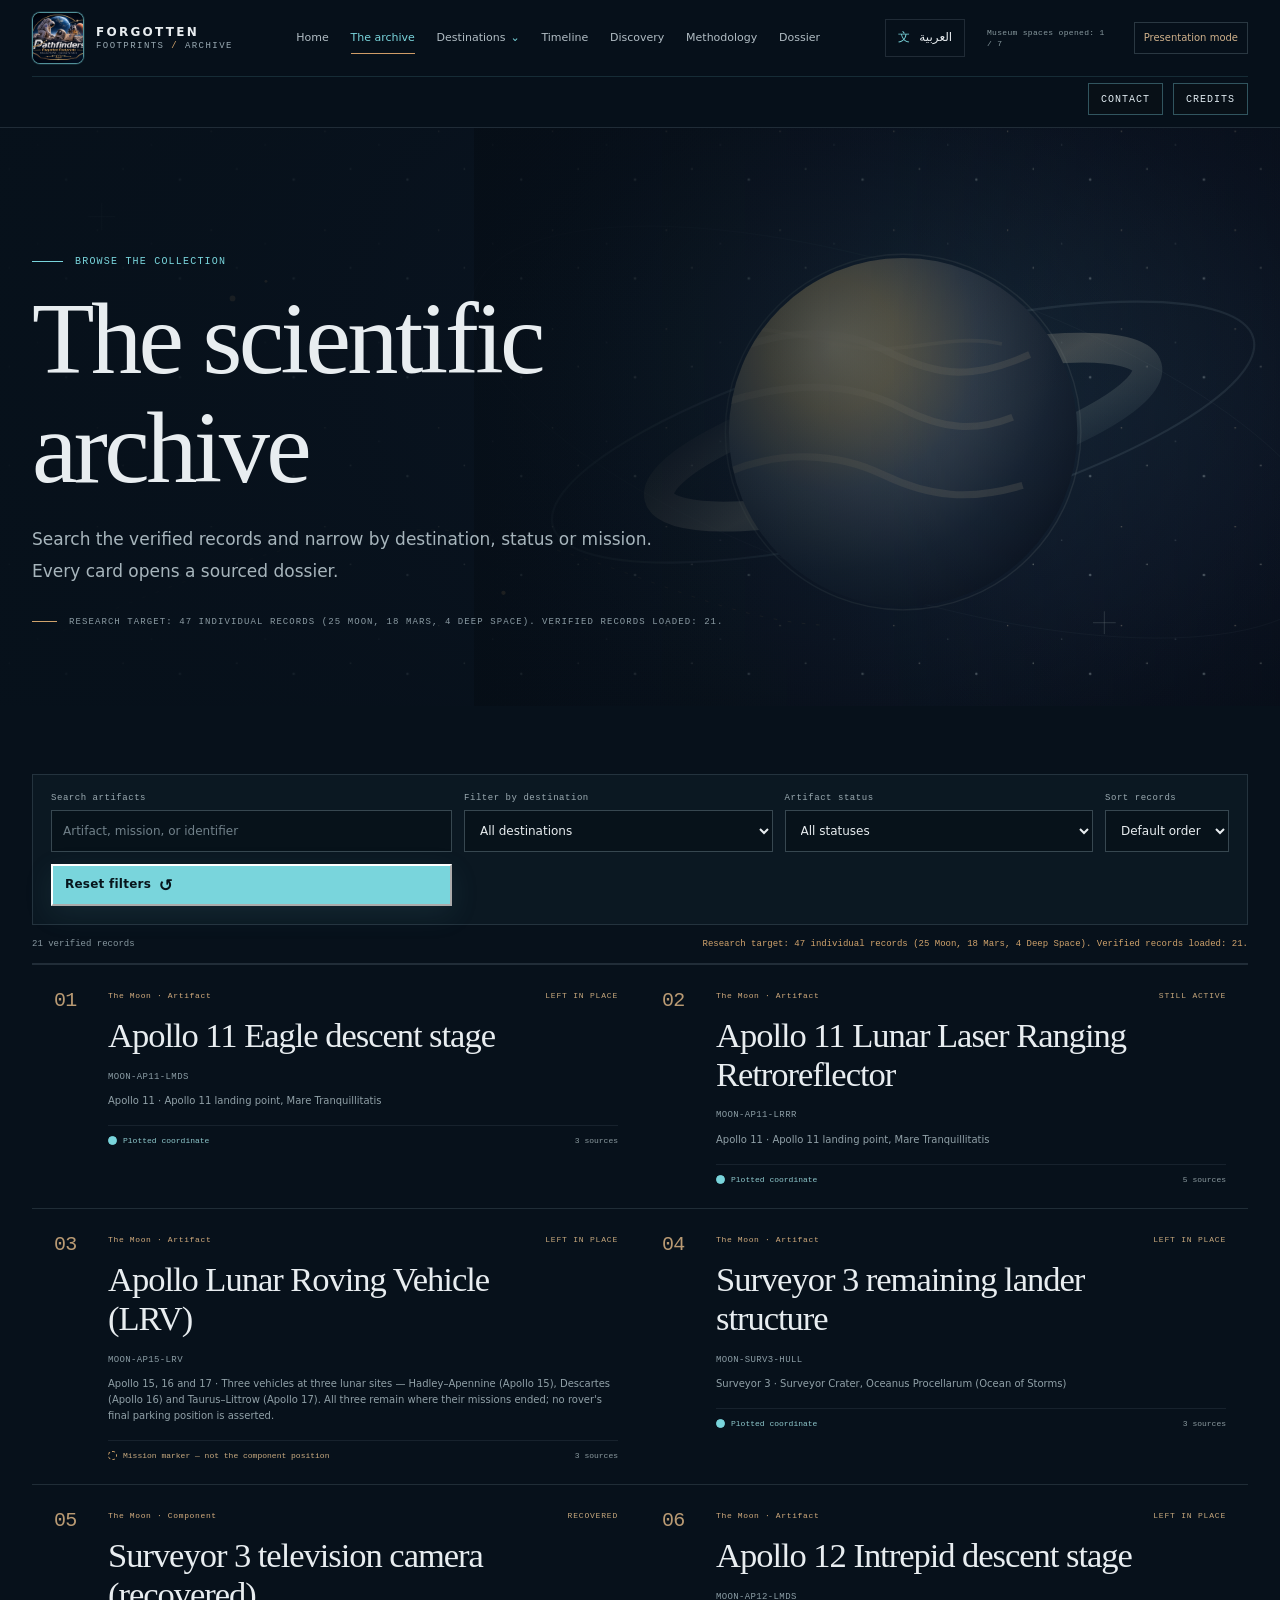
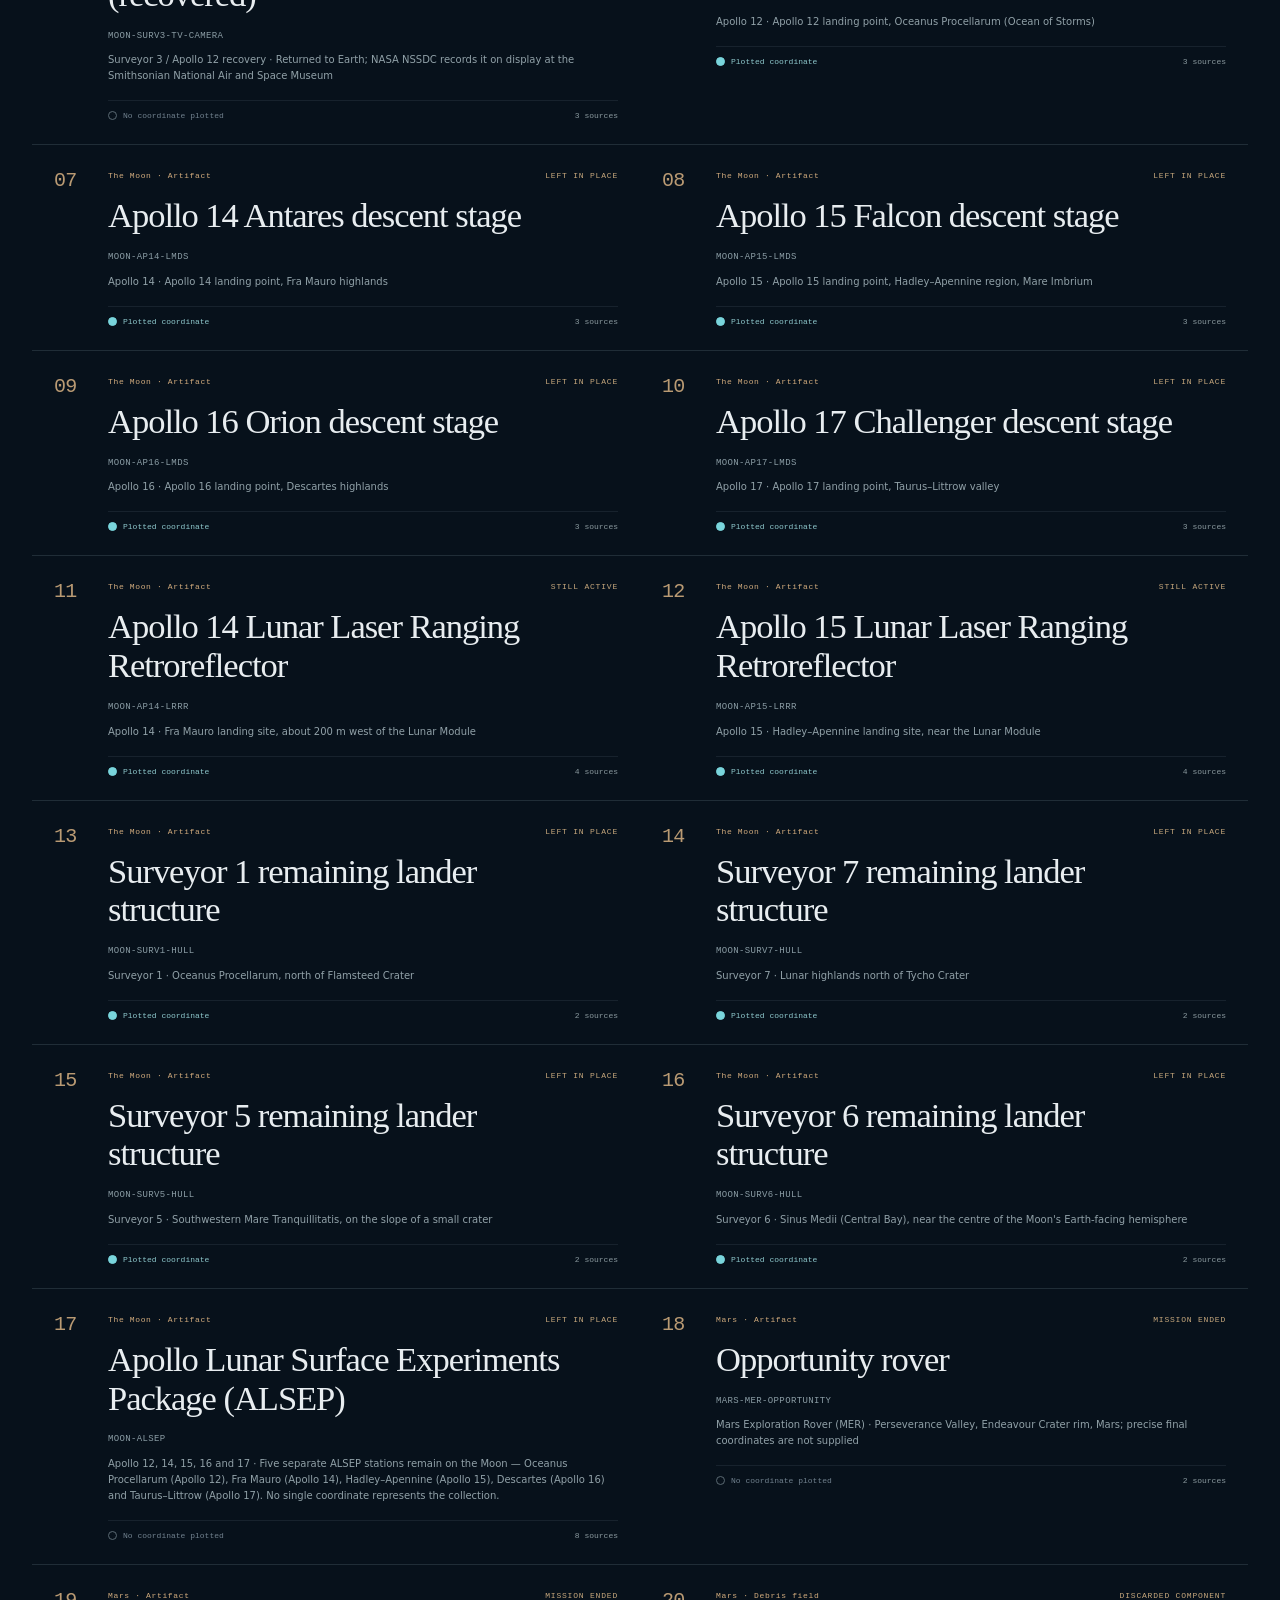
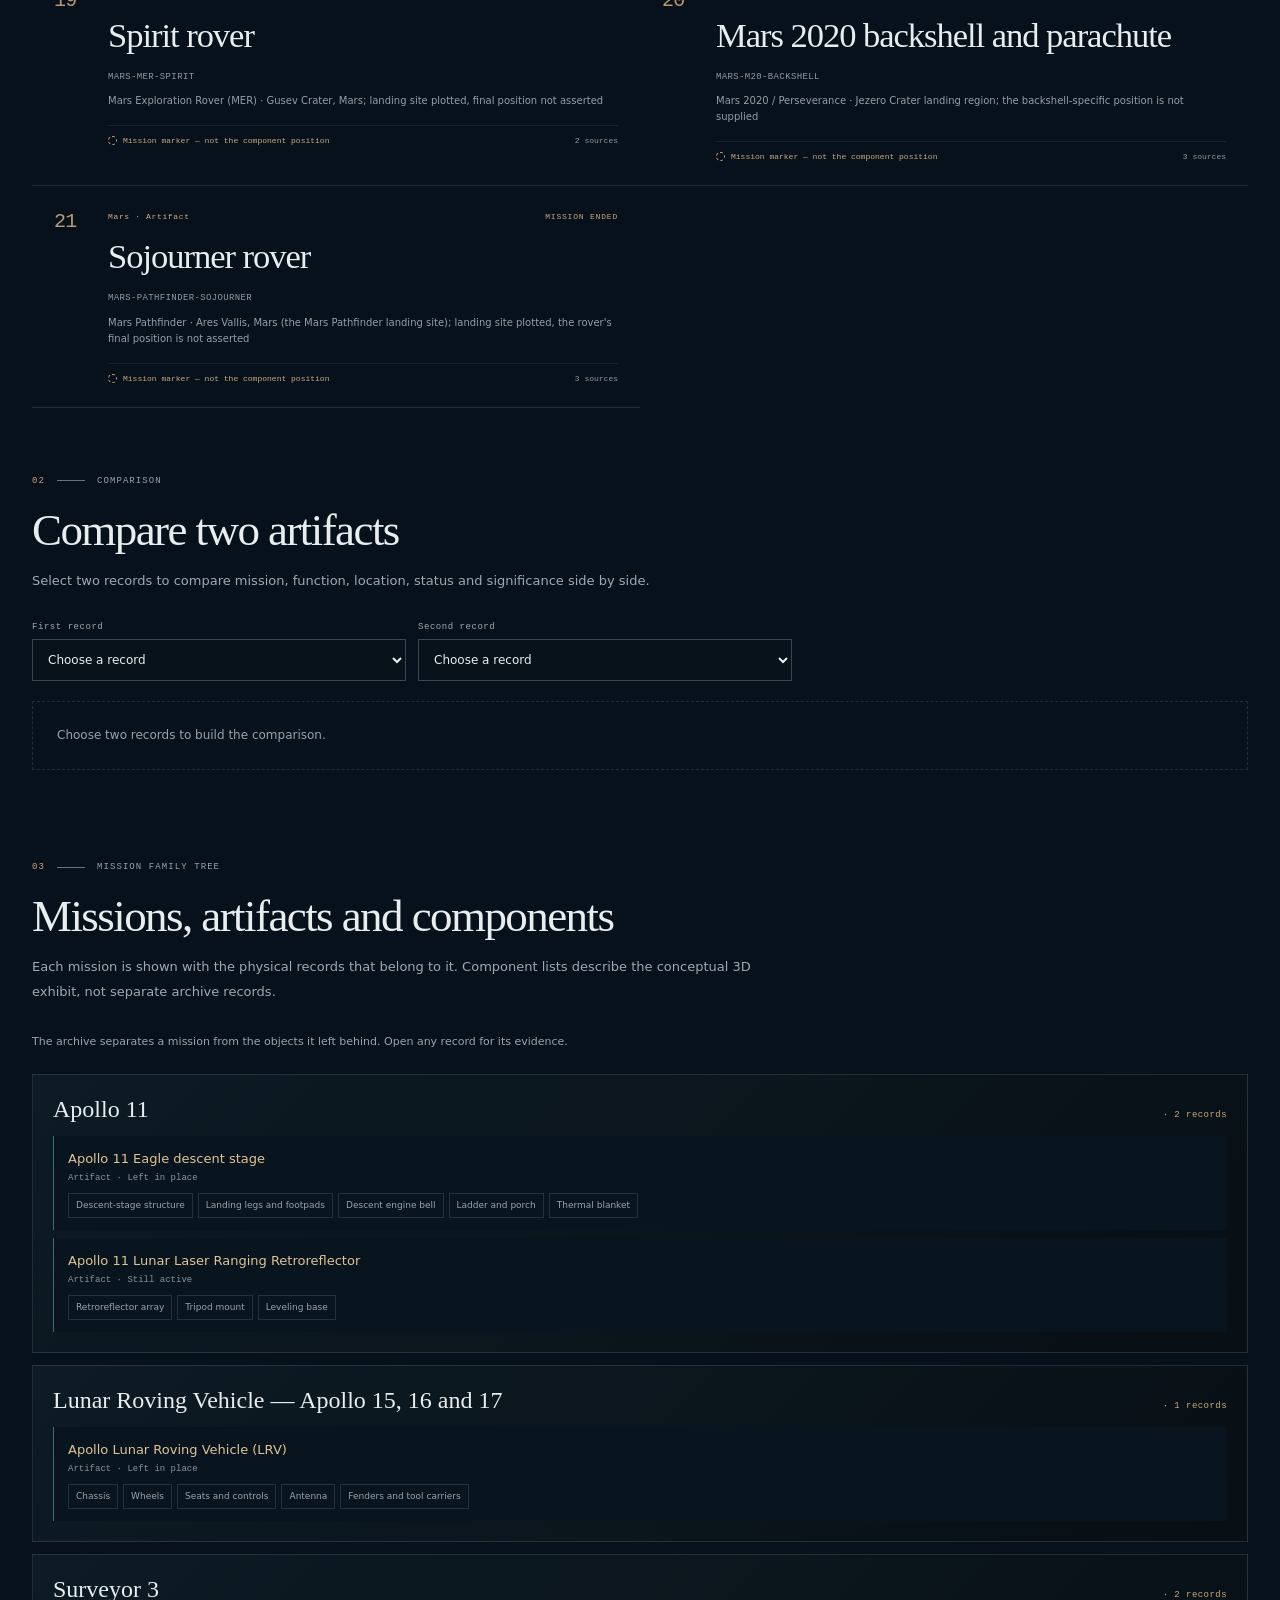
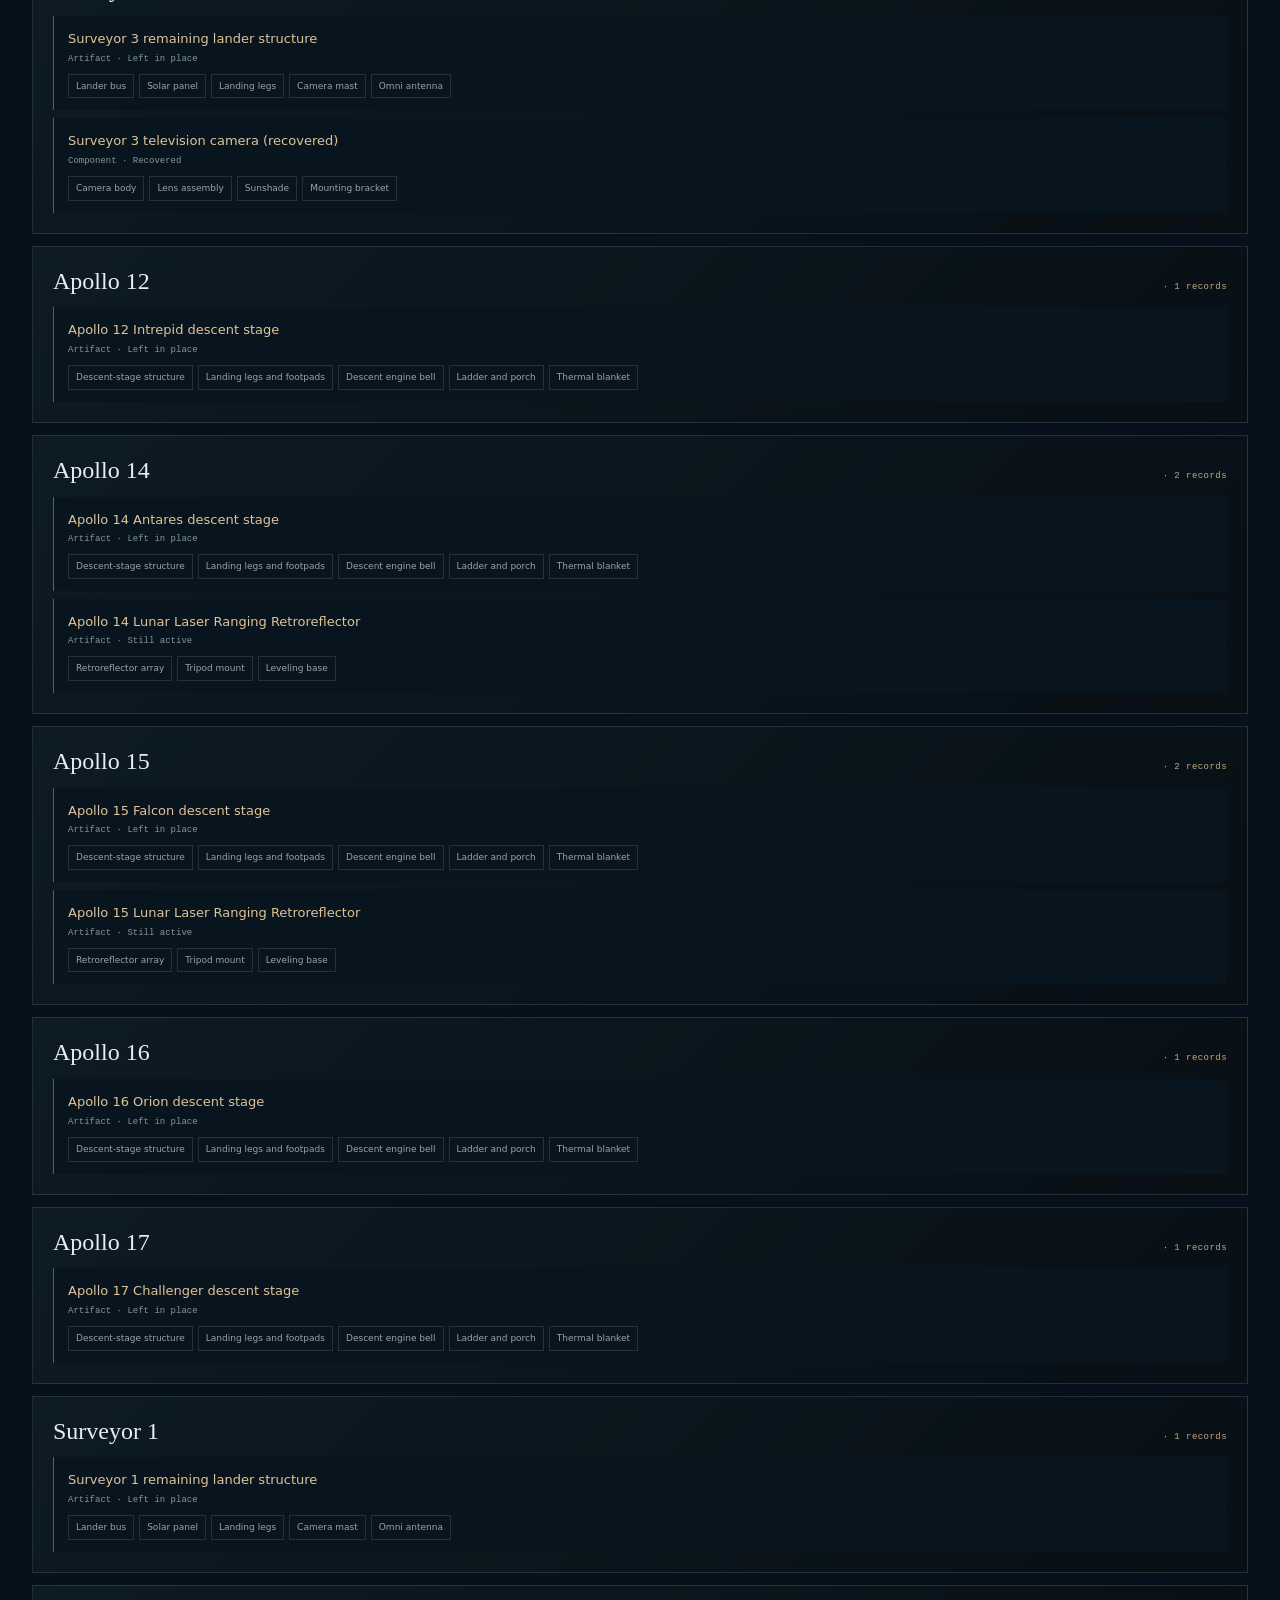
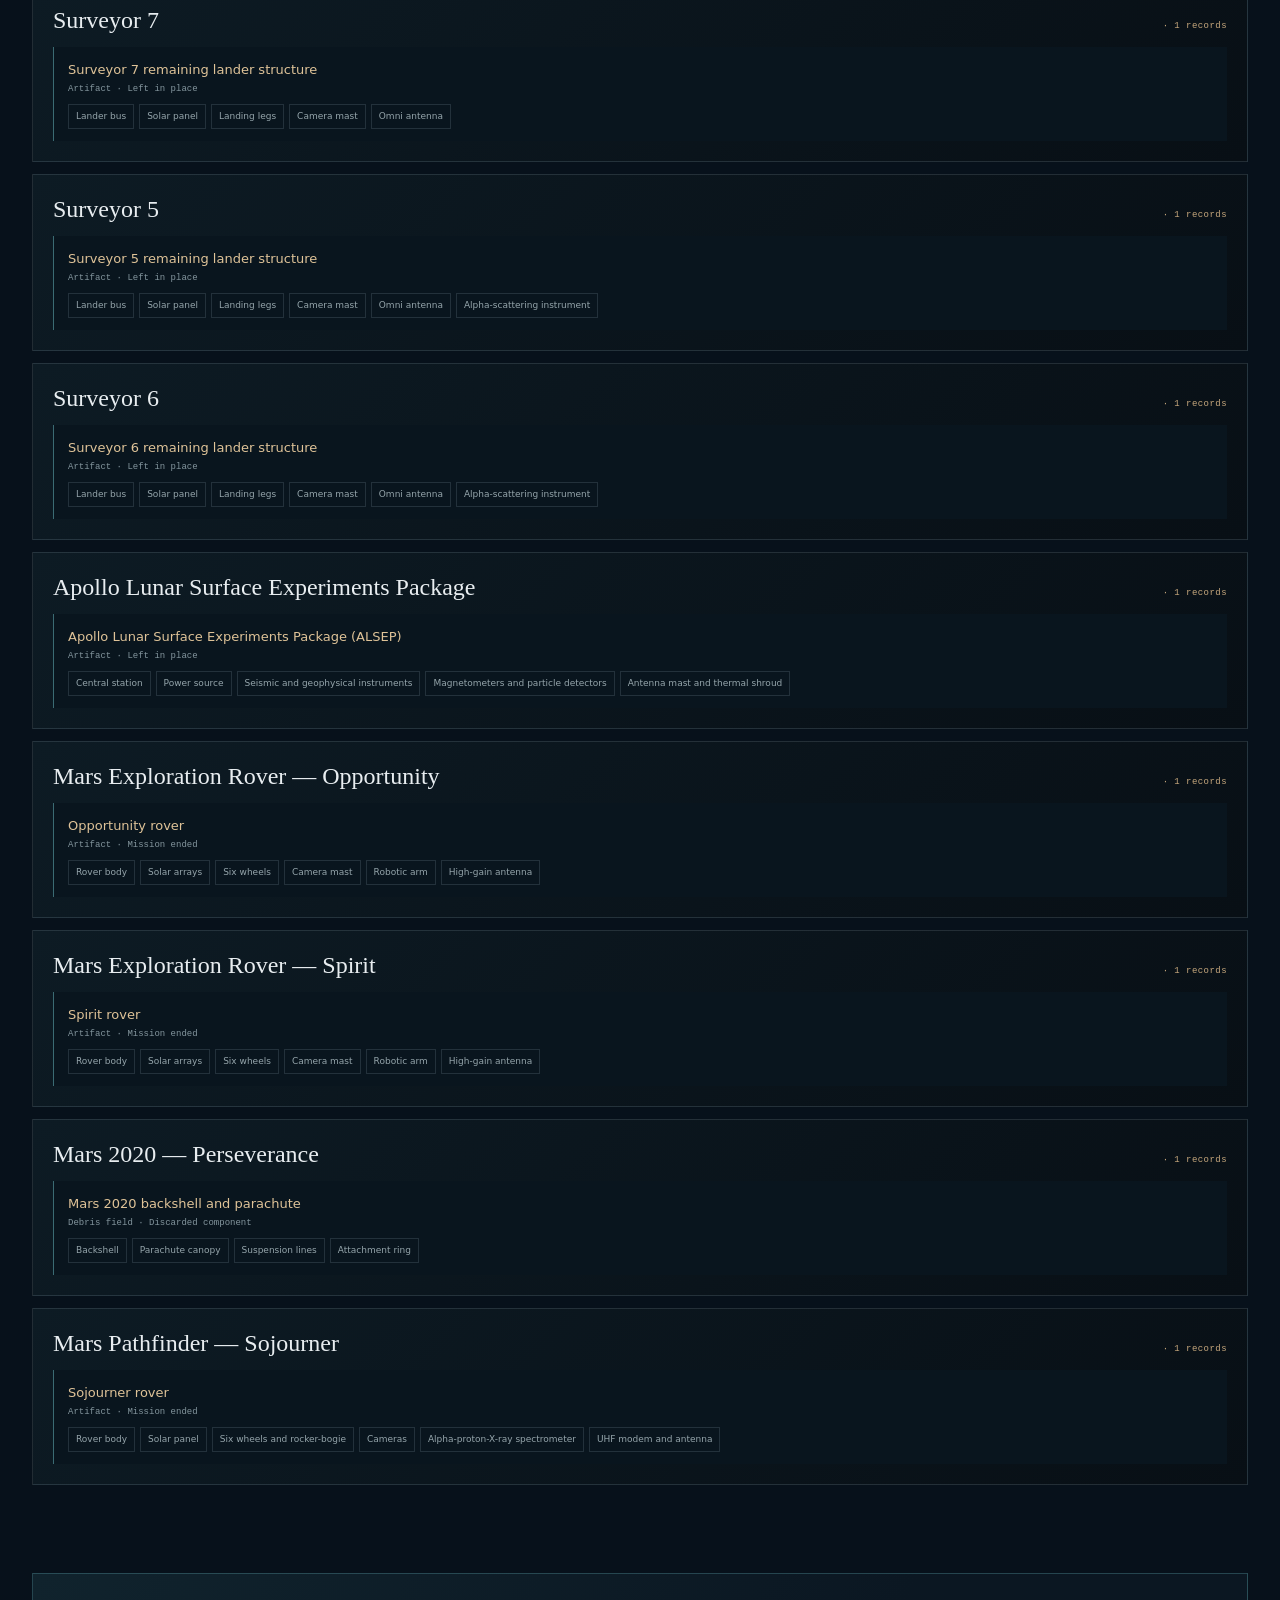
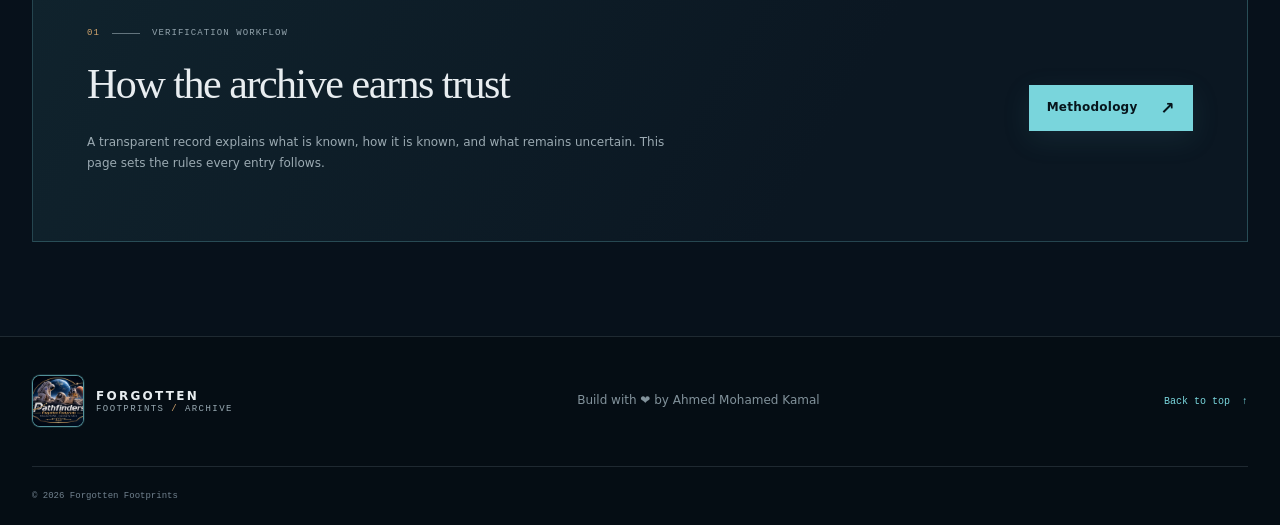
==== commit 3928816c: "Add files via upload" ====
--- a/pages/archive.html
+++ b/pages/archive.html
@@ -1,8 +1,8 @@
 <!doctype html>
-<html lang="en" dir="ltr"><head><meta charset="utf-8"><meta name="viewport" content="width=device-width,initial-scale=1"><meta name="theme-color" content="#07111b"><title>Scientific Archive — Forgotten Footprints</title><link rel="stylesheet" href="../src/css/base.css?v=20261108-r7"><link rel="stylesheet" href="../src/css/layout.css?v=20261108-r7"><link rel="stylesheet" href="../src/css/platform.css?v=20261108-r7"><script defer src="../src/js/locales.js?v=20261108-r7"></script><script defer src="../src/js/i18n.js?v=20261108-r7"></script><script defer src="../src/js/archive-data.js?v=20261108-r7"></script><script defer src="../src/js/app.js?v=20261108-r7"></script></head>
-<body data-title-key="archiveHeading"><a class="skip-link" href="#main" data-i18n="skip"></a><header class="site-header"><a class="identity" href="../index.html" aria-label="Forgotten Footprints home" data-i18n-aria="brandHome"><span class="identity-mark" aria-hidden="true"><i></i><i></i><i></i></span><span class="identity-copy"><strong>FORGOTTEN</strong><small>FOOTPRINTS <span> / </span> ARCHIVE</small></span></a><button class="menu-toggle" type="button" aria-expanded="false" aria-controls="primary-nav" data-i18n-aria="menu"><span class="menu-glyph" aria-hidden="true">☰</span><span class="menu-label" data-i18n="menuShort"></span></button><nav class="primary-nav" id="primary-nav" aria-label="Primary navigation" data-i18n-aria="primaryNav"><a href="../index.html" data-i18n="navHome"></a><a href="archive.html" aria-current="page" data-i18n="navArchive"></a><details class="nav-destinations"><summary data-i18n="navDestinations"></summary><div class="nav-destination-menu"><a href="moon.html" data-i18n="moon"></a><a href="mars.html" data-i18n="mars"></a><a href="deep-space.html" data-i18n="deepSpace"></a></div></details><a href="timeline.html" data-i18n="navTimeline"></a><a href="discovery.html" data-i18n="navDiscovery"></a><a href="methodology.html" data-i18n="navMethodology"></a><a href="artifact.html" data-i18n="navDossier"></a><button class="language-toggle" type="button" data-i18n-aria="languageSwitch"><span class="language-icon" aria-hidden="true">文</span><span data-language-label>العربية</span></button></nav></header>
+<html lang="en" dir="ltr"><head><meta charset="utf-8"><meta name="viewport" content="width=device-width,initial-scale=1"><meta name="theme-color" content="#07111b"><title>Scientific Archive — Forgotten Footprints</title><link rel="icon" type="image/jpeg" sizes="32x32" href="../logo/Pathfinders.jpeg"><link rel="shortcut icon" type="image/jpeg" href="../logo/Pathfinders.jpeg"><link rel="stylesheet" href="../src/css/base.css?v=20261108-r7"><link rel="stylesheet" href="../src/css/layout.css?v=20261108-r7"><link rel="stylesheet" href="../src/css/platform.css?v=20261108-r7"><script defer src="../src/js/locales.js?v=20261108-r7"></script><script defer src="../src/js/i18n.js?v=20261108-r7"></script><script defer src="../src/js/archive-data.js?v=20261108-r7"></script><script defer src="../src/js/app.js?v=20261108-r7"></script></head>
+<body data-title-key="archiveHeading"><a class="skip-link" href="#main" data-i18n="skip"></a><header class="site-header"><a class="identity" href="../index.html" aria-label="Forgotten Footprints home" data-i18n-aria="brandHome"><img class="identity-mark" src="../logo/Pathfinders.jpeg" alt="" aria-hidden="true"><span class="identity-copy"><strong>FORGOTTEN</strong><small>FOOTPRINTS <span> / </span> ARCHIVE</small></span></a><button class="menu-toggle" type="button" aria-expanded="false" aria-controls="primary-nav" data-i18n-aria="menu"><span class="menu-glyph" aria-hidden="true">☰</span><span class="menu-label" data-i18n="menuShort"></span></button><nav class="primary-nav" id="primary-nav" aria-label="Primary navigation" data-i18n-aria="primaryNav"><a href="../index.html" data-i18n="navHome"></a><a href="archive.html" aria-current="page" data-i18n="navArchive"></a><details class="nav-destinations"><summary data-i18n="navDestinations"></summary><div class="nav-destination-menu"><a href="moon.html" data-i18n="moon"></a><a href="mars.html" data-i18n="mars"></a><a href="deep-space.html" data-i18n="deepSpace"></a></div></details><a href="timeline.html" data-i18n="navTimeline"></a><a href="discovery.html" data-i18n="navDiscovery"></a><a href="methodology.html" data-i18n="navMethodology"></a><a href="artifact.html" data-i18n="navDossier"></a><a href="contact.html" data-i18n="navContact"></a><a href="credits.html" data-i18n="navCredits"></a><button class="language-toggle" type="button" data-i18n-aria="languageSwitch"><span class="language-icon" aria-hidden="true">文</span><span data-language-label>العربية</span></button></nav><div class="header-utility-links" aria-label="Quick links"><a href="contact.html">Contact</a><a href="credits.html">Credits</a></div></header>
 <main id="main" class="platform-main"><section class="page-intro archive-atmosphere"><p class="eyebrow"><span class="eyebrow-line"></span><span data-i18n="workspaceEyebrow"></span></p><h1 data-i18n="archiveHeading"></h1><p class="lede" data-i18n="archiveIntro"></p><p class="intro-meta" data-i18n="archiveTarget"></p></section><section class="page-content"><div class="filter-bar"><label class="filter-control"><span data-i18n="archiveSearch"></span><input id="archive-search" type="search" autocomplete="off" data-i18n-placeholder="archiveSearchPlaceholder"></label><label class="filter-control"><span data-i18n="filterWorld"></span><select id="archive-world-filter"><option value="all" data-i18n="allWorlds"></option><option value="moon" data-i18n="moon"></option><option value="mars" data-i18n="mars"></option><option value="deep" data-i18n="deepSpace"></option></select></label><label class="filter-control"><span data-i18n="archiveStatus"></span><select id="archive-status-filter"><option value="all" data-i18n="allStatuses"></option><option value="LEFT IN PLACE" data-i18n="statusLeft"></option><option value="MISSION ENDED" data-i18n="statusEnded"></option><option value="DISCARDED COMPONENT" data-i18n="statusDiscarded"></option><option value="RECOVERED" data-i18n="statusRecovered"></option><option value="DELIBERATELY IMPACTED" data-i18n="statusImpacted"></option><option value="UNKNOWN LOCATION" data-i18n="statusUnknown"></option><option value="STILL ACTIVE" data-i18n="statusActive"></option></select></label><label class="filter-control"><span data-i18n="archiveSort"></span><select id="archive-sort"><option value="default" data-i18n="sortDefault"></option><option value="name" data-i18n="sortName"></option><option value="world" data-i18n="sortWorld"></option><option value="mission" data-i18n="sortMission"></option><option value="status" data-i18n="sortStatus"></option></select></label><button class="button button-primary" type="button" data-archive-reset><span data-i18n="archiveReset"></span><span aria-hidden="true">↺</span></button></div><div class="archive-meta"><span data-result-count aria-live="polite"></span><strong data-i18n="archiveTarget"></strong></div><div data-archive-results><div class="empty-state" data-archive-empty><span class="empty-symbol" aria-hidden="true">⌖</span><h2 data-i18n="archiveEmptyTitle"></h2><p data-i18n="archiveEmptyText"></p></div><div class="record-grid" data-result-grid></div></div><section class="content-section compare-section" data-compare><div class="content-heading"><div class="section-marker"><span>02</span><span class="marker-line"></span><span data-i18n="compareLabel"></span></div><h2 data-i18n="compareTitle"></h2><p data-i18n="compareIntro"></p></div><div class="compare-selects"><label class="filter-control"><span data-i18n="compareChooseA"></span><select data-compare-a></select></label><label class="filter-control"><span data-i18n="compareChooseB"></span><select data-compare-b></select></label></div><div class="compare-output" data-compare-output></div></section><section class="content-section family-section"><div class="content-heading"><div class="section-marker"><span>03</span><span class="marker-line"></span><span data-i18n="familyLabel"></span></div><h2 data-i18n="familyTitle"></h2><p data-i18n="familyText"></p></div><div class="family-tree" data-family-tree></div></section><section class="archive-entry"><div><div class="section-marker"><span>01</span><span class="marker-line"></span><span data-i18n="methodVerifyTitle"></span></div><h2 data-i18n="methodHeading"></h2><p data-i18n="methodIntro"></p></div><a class="button button-primary" href="methodology.html"><span data-i18n="navMethodology"></span><span aria-hidden="true">↗</span></a></section></section></main>
-<footer class="site-footer"><div class="footer-main section-wrap"><a class="identity footer-identity" href="../index.html"><span class="identity-mark" aria-hidden="true"><i></i><i></i><i></i></span><span class="identity-copy"><strong>FORGOTTEN</strong><small>FOOTPRINTS <span> / </span> ARCHIVE</small></span></a><p class="footer-message" data-i18n="footerMessage"></p><a class="back-top" href="#main"><span data-i18n="backTop"></span><span aria-hidden="true">↑</span></a></div><div class="footer-bottom section-wrap"><span>© <span data-year></span> <span data-i18n="footerName"></span></span></div></footer></body></html>
+<footer class="site-footer"><div class="footer-main section-wrap"><a class="identity footer-identity" href="../index.html"><img class="identity-mark" src="../logo/Pathfinders.jpeg" alt="" aria-hidden="true"><span class="identity-copy"><strong>FORGOTTEN</strong><small>FOOTPRINTS <span> / </span> ARCHIVE</small></span></a><p class="footer-message">Build with ❤️ by Ahmed Mohamed Kamal</p><a class="back-top" href="#main"><span data-i18n="backTop"></span><span aria-hidden="true">↑</span></a></div><div class="footer-bottom section-wrap"><span>© <span data-year></span> <span data-i18n="footerName"></span></span></div></footer></body></html>
 
 
 
--- a/src/css/layout.css
+++ b/src/css/layout.css
@@ -1,4 +1,4 @@
-.section-wrap{width:min(calc(100% - 64px),var(--max));margin-inline:auto}.site-header{height:80px;display:flex;align-items:center;justify-content:space-between;padding-inline:max(32px,calc((100% - var(--max))/2));border-bottom:1px solid var(--line);position:relative;z-index:5;background:rgba(7,17,27,.9);backdrop-filter:blur(12px)}.identity{display:inline-flex;align-items:center;gap:12px;letter-spacing:.1em}.identity-mark{width:25px;height:29px;border:1px solid rgba(121,213,220,.65);display:flex;align-items:center;justify-content:center;gap:3px;transform:skewY(-8deg)}.identity-mark i{width:2px;height:12px;background:var(--cyan);opacity:.9}.identity-mark i:nth-child(2){height:20px}.identity-copy{display:grid;line-height:1.3;font-size:10px}.identity-copy strong{font-size:12px;letter-spacing:.19em}.identity-copy small{font:9px var(--mono);color:#9aabb4;letter-spacing:.16em}.identity-copy small span{color:var(--amber)}.primary-nav{display:flex;align-items:center;gap:36px}.primary-nav>a{font-size:12px;color:#b5c1c8;transition:color .2s}.primary-nav>a:hover,.text-link:hover,.inline-link:hover{color:var(--cyan)}.language-toggle{border:1px solid var(--line);background:transparent;padding:8px 12px;display:flex;gap:9px;align-items:center;font-size:12px;transition:border-color .2s}.language-toggle:hover{border-color:var(--cyan)}.language-icon{color:var(--cyan)}.menu-toggle{display:none}
+.section-wrap{width:min(calc(100% - 64px),var(--max));margin-inline:auto}.site-header{min-height:80px;height:auto;display:flex;align-items:center;justify-content:space-between;flex-wrap:wrap;gap:12px;padding-inline:max(32px,calc((100% - var(--max))/2));padding-block:12px;border-bottom:1px solid var(--line);position:relative;z-index:5;background:rgba(7,17,27,.9);backdrop-filter:blur(12px)}.identity{display:inline-flex;align-items:center;gap:12px;letter-spacing:.1em}.identity-mark{width:52px;height:52px;border:1px solid rgba(121,213,220,.65);border-radius:8px;object-fit:cover;display:block;background:rgba(9,21,31,.9);box-shadow:0 0 0 1px rgba(121,213,220,.12)}.identity-copy{display:grid;line-height:1.3;font-size:10px}.identity-copy strong{font-size:12px;letter-spacing:.19em}.identity-copy small{font:9px var(--mono);color:#9aabb4;letter-spacing:.16em}.identity-copy small span{color:var(--amber)}.primary-nav{display:flex;align-items:center;gap:36px}.primary-nav>a{font-size:12px;color:#b5c1c8;transition:color .2s}.primary-nav>a:hover,.text-link:hover,.inline-link:hover{color:var(--cyan)}.language-toggle{border:1px solid var(--line);background:transparent;padding:8px 12px;display:flex;gap:9px;align-items:center;font-size:12px;transition:border-color .2s}.language-toggle:hover{border-color:var(--cyan)}.language-icon{color:var(--cyan)}.menu-toggle{display:none}
 .hero{min-height:610px;position:relative;display:grid;grid-template-columns:1.04fr .96fr;align-items:center;padding-block:72px 92px}.hero-copy{position:relative;z-index:2;padding-bottom:12px}.eyebrow,.section-marker{font:10px var(--mono);letter-spacing:.12em;text-transform:uppercase;color:var(--cyan);display:flex;align-items:center;gap:12px}.eyebrow-line{width:31px;height:1px;background:var(--cyan)}h1{font-size:clamp(48px,6vw,79px);line-height:1.08;letter-spacing:-.055em;font-weight:500;margin:28px 0 24px;max-width:680px}h1 em{font-style:normal;color:#a6b8c0}.hero-lede{font-size:16px;color:#a9b7bf;max-width:530px;line-height:1.8}.hero-actions{display:flex;align-items:center;gap:28px;margin-top:31px}.button{min-height:46px;display:inline-flex;align-items:center;gap:23px;padding:0 18px;font-size:12px;letter-spacing:.02em}.button-primary{background:var(--cyan);color:#07151c;font-weight:700;transition:background .2s,transform .2s}.button-primary:hover{background:#a1e7e9;transform:translateY(-2px)}.button-primary span:last-child{font-size:17px}.text-link{font-size:12px;color:#a9b7bf;text-decoration:underline;text-decoration-color:#50616b;text-underline-offset:5px}.archive-note{margin-top:46px;font:10px var(--mono);color:#82929c;display:flex;align-items:center;gap:10px}.status-dot{width:6px;height:6px;background:var(--amber);border-radius:50%;box-shadow:0 0 0 4px rgba(208,163,108,.1)}
 .hero-visual{height:430px;position:relative;overflow:hidden;background:radial-gradient(ellipse at 55% 62%,rgba(42,68,82,.38),transparent 52%),linear-gradient(140deg,rgba(16,35,48,.45),rgba(5,12,20,.12));border:1px solid rgba(171,197,209,.1);mask-image:linear-gradient(90deg,transparent 0,#000 12%,#000 100%)}.visual-grid{position:absolute;inset:0;opacity:.19;background-image:linear-gradient(rgba(134,171,185,.19) 1px,transparent 1px),linear-gradient(90deg,rgba(134,171,185,.19) 1px,transparent 1px);background-size:42px 42px;mask-image:linear-gradient(to bottom,transparent,#000 25%,#000 80%,transparent)}.planet{position:absolute;width:min(38vw,360px);aspect-ratio:1;border-radius:50%;top:49%;left:52%;transform:translate(-50%,-42%);overflow:hidden;background:radial-gradient(circle at 40% 31%,#a8afb0 0 1px,transparent 2px),radial-gradient(circle at 72% 42%,#252e35 0 9px,transparent 10px),radial-gradient(circle at 30% 62%,#232c31 0 16px,transparent 17px),radial-gradient(circle at 63% 72%,#30383c 0 8px,transparent 9px),radial-gradient(circle at 44% 48%,#b9b9b4,#858d8e 44%,#3a454b 76%,#101b24);box-shadow:inset -38px -25px 55px #050c12,0 0 55px rgba(131,178,189,.12)}.planet-rim{position:absolute;inset:0;border-radius:50%;box-shadow:inset 3px 2px 0 rgba(220,230,227,.2)}.planet-light{position:absolute;inset:5% 22% 40% 0;background:linear-gradient(140deg,rgba(244,247,240,.13),transparent 65%);border-radius:50%}.planet-crater{position:absolute;border-radius:50%;border:1px solid rgba(25,32,37,.42);box-shadow:inset 2px 3px 5px rgba(27,34,39,.55),0 1px 1px rgba(220,228,224,.13)}.crater-one{width:37px;height:19px;top:31%;left:28%;transform:rotate(-25deg)}.crater-two{width:20px;height:10px;top:55%;left:66%}.crater-three{width:27px;height:13px;top:72%;left:38%;transform:rotate(15deg)}.crater-four{width:15px;height:8px;top:22%;left:61%}.orbital{position:absolute;border:1px solid rgba(139,192,201,.26);border-radius:50%;top:52%;left:52%;transform:translate(-50%,-50%) rotate(-25deg)}.orbital-one{width:460px;height:220px}.orbital-two{width:530px;height:310px;transform:translate(-50%,-50%) rotate(34deg);border-color:rgba(139,192,201,.12)}.trajectory{position:absolute;width:12px;height:12px;top:27%;left:72%;border-radius:50%;background:var(--amber);box-shadow:0 0 14px rgba(208,163,108,.44)}.trajectory::after{content:"";position:absolute;width:170px;height:1px;background:linear-gradient(90deg,rgba(208,163,108,.7),transparent);top:5px;right:6px;transform:rotate(145deg);transform-origin:right}.visual-cross{position:absolute;color:rgba(182,207,214,.56);font:15px var(--mono)}.cross-one{top:16%;left:20%}.cross-two{bottom:22%;right:14%}.visual-caption,.visual-coordinate{position:absolute;display:flex;gap:10px;align-items:center;font:9px var(--mono);letter-spacing:.08em;color:#9cabb1}.visual-caption{bottom:22px;left:22px}.visual-caption::before{content:"";width:17px;height:1px;background:var(--amber)}.visual-coordinate{top:22px;right:22px;text-align:right;display:block;line-height:1.8}.visual-coordinate span{color:#6c7e88}.hero-index{position:absolute;bottom:34px;right:0;font:10px var(--mono);color:#82929c;letter-spacing:.08em}.hero-index span{color:var(--amber);padding-inline:8px}
 .statement{border-top:1px solid var(--line);border-bottom:1px solid var(--line);padding-block:85px 92px;display:grid;grid-template-columns:.75fr 2fr .85fr;gap:48px;align-items:start}.section-marker{font-size:9px;color:#93a4ad;white-space:nowrap}.section-marker>span:first-child{color:var(--amber)}.marker-line{width:28px;height:1px;background:#63747d}.statement-kicker{font:10px var(--mono);color:var(--amber);letter-spacing:.1em;margin:0 0 20px}.statement h2,.section-heading h2,.archive-copy h2{font-size:clamp(30px,3.4vw,45px);line-height:1.2;font-weight:500;letter-spacing:-.035em;margin-bottom:19px}.statement-text{color:#a0afb7;max-width:660px;font-size:14px}.statement-aside{border-inline-start:1px solid rgba(121,213,220,.38);padding-inline-start:20px;margin-top:28px}.aside-symbol{font-size:25px;color:var(--cyan)}.statement-aside p{font-size:12px;color:#81919a;margin:9px 0 0}
@@ -8,4 +8,4 @@
 .workspace{min-height:calc(100vh - 210px);padding-block:34px 90px}.workspace[hidden]{display:none}.workspace-back{display:inline-flex;align-items:center;gap:10px;color:#9dabb3;font-size:12px;margin-bottom:34px}.workspace-back span:first-child{font-size:17px;color:var(--cyan)}.workspace-heading{display:flex;align-items:end;justify-content:space-between;gap:40px;padding-bottom:34px;border-bottom:1px solid var(--line)}.workspace-heading h1{font-size:clamp(36px,5vw,54px);margin:18px 0 0}.workspace-heading>p{max-width:430px;color:#94a4ac;font-size:13px;margin-bottom:3px}.workspace-tabs{display:flex;gap:6px;border-bottom:1px solid var(--line);margin-top:18px}.workspace-tabs [role=tab]{position:relative;border:0;background:none;padding:15px 18px;color:#8999a2;font-size:12px}.workspace-tabs [role=tab][aria-selected=true]{color:var(--cyan)}.workspace-tabs [role=tab][aria-selected=true]::after{content:"";height:2px;position:absolute;bottom:-1px;inset-inline:10px;background:var(--cyan)}.workspace-panel{padding-top:27px}.archive-tools{display:flex;align-items:end;justify-content:space-between;gap:30px;padding:22px;background:rgba(13,27,38,.76);border:1px solid var(--line)}.search-control{display:grid;gap:8px;min-width:min(440px,100%);font:10px var(--mono);color:#9cabb3}.search-control input{width:100%;height:43px;padding:0 13px;background:#07131d;border:1px solid rgba(190,213,224,.2);color:var(--ink);font:12px var(--sans)}.search-control input:focus{border-color:var(--cyan);outline:2px solid rgba(121,213,220,.2)}.world-filter{margin:0;padding:0;border:0;display:flex;align-items:center;gap:7px;flex-wrap:wrap}.world-filter legend{font:10px var(--mono);color:#9cabb3;margin-bottom:9px}.filter-chip{background:transparent;border:1px solid var(--line);padding:7px 11px;color:#96a6ae;font-size:10px}.filter-chip:hover,.filter-chip.is-selected{border-color:rgba(121,213,220,.6);color:var(--cyan);background:rgba(121,213,220,.06)}.workspace-empty{margin-top:23px;min-height:260px;border:1px dashed rgba(190,213,224,.2);display:flex;flex-direction:column;justify-content:center;align-items:center;text-align:center;padding:35px 20px;background:radial-gradient(ellipse at center,rgba(29,52,65,.23),transparent 70%)}.workspace-empty[hidden]{display:none}.empty-mark{width:46px;height:46px;border:1px solid rgba(121,213,220,.38);border-radius:50%;display:grid;place-items:center;color:var(--cyan);font-size:22px;margin-bottom:16px}.workspace-empty h2{font-size:18px;font-weight:500;margin-bottom:9px}.workspace-empty p{max-width:470px;font-size:12px;color:#8c9ca5;margin-bottom:13px}.empty-count{font:9px var(--mono);letter-spacing:.08em;color:var(--amber)}
 html.is-arabic .hero-copy,html.is-arabic .statement-body,html.is-arabic .archive-copy{text-align:start}html.is-arabic .hero h1{letter-spacing:0;line-height:1.35}html.is-arabic .hero-visual{mask-image:linear-gradient(270deg,transparent 0,#000 12%,#000 100%)}html.is-arabic .visual-caption{left:auto;right:22px}html.is-arabic .visual-coordinate{right:auto;left:22px;text-align:left}html.is-arabic .world-name,html.is-arabic .world-caption{letter-spacing:0}html.is-arabic .destination-card,html.is-arabic .discovery-content{text-align:start}html.is-arabic .discovery-world{text-transform:none}html.is-arabic .footer-bottom{font-family:var(--mono),"Noto Sans Arabic",sans-serif}
 @media(max-width:900px){.site-header{padding-inline:28px}.section-wrap{width:min(calc(100% - 56px),var(--max))}.primary-nav{gap:22px}.hero{grid-template-columns:1fr .8fr;min-height:550px}.hero-visual{height:360px}.statement{grid-template-columns:.7fr 1.7fr;gap:30px}.statement-aside{grid-column:2;margin-top:0;max-width:360px}.destination-card{min-height:280px;padding:18px}.world-art{inset-inline-start:23%}.moon-art i,.mars-art i{width:180px;height:180px}.discovery-grid{grid-template-columns:1fr}.discovery-card,.discovery-card:first-child{grid-template-columns:.9fr 1.1fr;min-height:250px}.discovery-illustration{min-height:250px}.workspace-heading{align-items:flex-start;flex-direction:column;gap:18px}.archive-tools{align-items:stretch;flex-direction:column}.search-control{min-width:0}}
-@media(max-width:650px){.section-wrap{width:calc(100% - 40px)}.site-header{height:68px;padding-inline:20px}.identity-mark{width:22px;height:25px}.identity-copy strong{font-size:11px}.identity-copy small{font-size:8px}.menu-toggle{display:flex;align-items:center;gap:8px;background:transparent;border:1px solid var(--line);padding:8px 10px;color:#b5c4cb;font-size:11px}.menu-glyph{color:var(--cyan)}.primary-nav{display:none;position:absolute;top:67px;inset-inline:0;background:#09151f;border-bottom:1px solid var(--line);padding:17px 20px 21px;align-items:stretch;gap:0;flex-direction:column}.primary-nav.is-open{display:flex}.primary-nav>a{padding:12px 2px;border-bottom:1px solid rgba(190,213,224,.09)}.language-toggle{align-self:flex-start;margin-top:14px}.hero{display:flex;flex-direction:column;align-items:stretch;padding-block:64px 67px;min-height:0}.hero-copy{padding:0}.eyebrow{font-size:8px;letter-spacing:.07em}.eyebrow-line{width:20px}h1{font-size:clamp(42px,12vw,64px);margin:23px 0 18px}.hero-lede{font-size:14px;max-width:480px}.hero-actions{gap:18px;flex-wrap:wrap;margin-top:23px}.button{min-height:44px;padding-inline:14px;gap:14px}.text-link{font-size:11px}.archive-note{margin-top:28px;font-size:9px}.hero-visual{height:270px;margin-top:34px;mask-image:none}.planet{width:min(69vw,260px)}.orbital-one{width:340px;height:165px}.orbital-two{width:390px;height:220px}.hero-index{bottom:30px;right:0}.statement{padding-block:58px 62px;display:block}.statement-body{margin-top:31px}.statement-kicker{font-size:9px}.statement h2,.section-heading h2,.archive-copy h2{font-size:31px}.statement-text{font-size:13px}.statement-aside{margin-top:24px;margin-inline-start:0;max-width:390px}.destinations,.discoveries{padding-block:66px 72px}.section-heading{display:block;margin-bottom:25px}.section-heading>p{margin-top:16px;font-size:12px}.destination-grid{grid-template-columns:1fr;gap:10px}.destination-card{min-height:230px;padding:18px}.world-art{inset-inline-start:38%}.moon-art i,.mars-art i{width:190px;height:190px;top:10px}.world-name{inset-inline-start:18px;bottom:48px;font-size:22px}.world-caption{inset-inline-start:18px;bottom:22px}.card-arrow{bottom:19px}.discoveries{padding-top:65px}.discovery-card,.discovery-card:first-child{grid-template-columns:1fr;min-height:0}.discovery-illustration{min-height:205px}.discovery-content{padding:20px}.discovery-world{margin-top:13px}.placeholder-disclaimer{line-height:1.55}.archive-callout-inner{padding-block:62px;align-items:flex-start}.archive-copy{max-width:none}.archive-copy>p{font-size:12px}.archive-seal{display:none}.footer-main{padding-block:25px;min-height:0;align-items:flex-start;display:grid;grid-template-columns:1fr auto;gap:18px}.footer-identity{grid-column:1}.footer-message{grid-column:1/-1;grid-row:2;font-size:11px}.back-top{grid-column:2;grid-row:1}.footer-bottom{padding-block:16px;align-items:flex-start;flex-direction:column;gap:7px;font-size:8px}.hero-index{font-size:9px}.workspace{padding-top:24px}.workspace-back{margin-bottom:26px}.workspace-heading h1{font-size:38px}.workspace-tabs [role=tab]{padding:12px 10px;font-size:10px}.archive-tools{padding:16px}.world-filter{gap:5px}.filter-chip{padding:7px 9px;font-size:9px}.workspace-empty{min-height:230px;padding:25px 17px}html.is-arabic .section-marker{letter-spacing:0}html.is-arabic .hero h1{font-size:clamp(38px,10.5vw,58px)} }
+@media(max-width:650px){.section-wrap{width:calc(100% - 40px)}.site-header{height:68px;padding-inline:20px}.identity-mark{width:40px;height:40px}.identity-copy strong{font-size:11px}.identity-copy small{font-size:8px}.menu-toggle{display:flex;align-items:center;gap:8px;background:transparent;border:1px solid var(--line);padding:8px 10px;color:#b5c4cb;font-size:11px}.menu-glyph{color:var(--cyan)}.primary-nav{display:none;position:absolute;top:67px;inset-inline:0;background:#09151f;border-bottom:1px solid var(--line);padding:17px 20px 21px;align-items:stretch;gap:0;flex-direction:column}.primary-nav.is-open{display:flex}.primary-nav>a{padding:12px 2px;border-bottom:1px solid rgba(190,213,224,.09)}.language-toggle{align-self:flex-start;margin-top:14px}.hero{display:flex;flex-direction:column;align-items:stretch;padding-block:64px 67px;min-height:0}.hero-copy{padding:0}.eyebrow{font-size:8px;letter-spacing:.07em}.eyebrow-line{width:20px}h1{font-size:clamp(42px,12vw,64px);margin:23px 0 18px}.hero-lede{font-size:14px;max-width:480px}.hero-actions{gap:18px;flex-wrap:wrap;margin-top:23px}.button{min-height:44px;padding-inline:14px;gap:14px}.text-link{font-size:11px}.archive-note{margin-top:28px;font-size:9px}.hero-visual{height:270px;margin-top:34px;mask-image:none}.planet{width:min(69vw,260px)}.orbital-one{width:340px;height:165px}.orbital-two{width:390px;height:220px}.hero-index{bottom:30px;right:0}.statement{padding-block:58px 62px;display:block}.statement-body{margin-top:31px}.statement-kicker{font-size:9px}.statement h2,.section-heading h2,.archive-copy h2{font-size:31px}.statement-text{font-size:13px}.statement-aside{margin-top:24px;margin-inline-start:0;max-width:390px}.destinations,.discoveries{padding-block:66px 72px}.section-heading{display:block;margin-bottom:25px}.section-heading>p{margin-top:16px;font-size:12px}.destination-grid{grid-template-columns:1fr;gap:10px}.destination-card{min-height:230px;padding:18px}.world-art{inset-inline-start:38%}.moon-art i,.mars-art i{width:190px;height:190px;top:10px}.world-name{inset-inline-start:18px;bottom:48px;font-size:22px}.world-caption{inset-inline-start:18px;bottom:22px}.card-arrow{bottom:19px}.discoveries{padding-top:65px}.discovery-card,.discovery-card:first-child{grid-template-columns:1fr;min-height:0}.discovery-illustration{min-height:205px}.discovery-content{padding:20px}.discovery-world{margin-top:13px}.placeholder-disclaimer{line-height:1.55}.archive-callout-inner{padding-block:62px;align-items:flex-start}.archive-copy{max-width:none}.archive-copy>p{font-size:12px}.archive-seal{display:none}.footer-main{padding-block:25px;min-height:0;align-items:flex-start;display:grid;grid-template-columns:1fr auto;gap:18px}.footer-identity{grid-column:1}.footer-message{grid-column:1/-1;grid-row:2;font-size:11px}.back-top{grid-column:2;grid-row:1}.footer-bottom{padding-block:16px;align-items:flex-start;flex-direction:column;gap:7px;font-size:8px}.hero-index{font-size:9px}.workspace{padding-top:24px}.workspace-back{margin-bottom:26px}.workspace-heading h1{font-size:38px}.workspace-tabs [role=tab]{padding:12px 10px;font-size:10px}.archive-tools{padding:16px}.world-filter{gap:5px}.filter-chip{padding:7px 9px;font-size:9px}.workspace-empty{min-height:230px;padding:25px 17px}html.is-arabic .section-marker{letter-spacing:0}html.is-arabic .hero h1{font-size:clamp(38px,10.5vw,58px)} }
--- a/src/css/platform.css
+++ b/src/css/platform.css
@@ -1,6 +1,6 @@
 :root{--paper:#0a141d;--surface:#0d1b26;--soft:#111f2a;--edge:rgba(181,207,219,.15);--edge-strong:rgba(181,207,219,.28);--glow:rgba(110,189,196,.13)}
 .home-hero{position:relative;min-height:min(790px,calc(100vh - 78px));display:grid;grid-template-columns:1fr 1fr;align-items:center;gap:2vw;padding:75px max(32px,calc((100% - var(--max))/2)) 96px;background:radial-gradient(ellipse at 76% 52%,rgba(94,150,164,.14),transparent 36%),linear-gradient(112deg,#07111b 0%,#0b1924 64%,#0c2029 100%);overflow:hidden}.home-hero-copy{position:relative;z-index:2;max-width:650px}.home-hero-copy .eyebrow{font-size:9px}.home-hero h1{font-size:clamp(52px,7.2vw,92px);line-height:1.04;letter-spacing:-.06em;font-weight:500;margin:26px 0 22px}.home-lede{max-width:550px;color:#a8b6bd;font-size:15px;line-height:1.85}.home-note{font:9px var(--mono);letter-spacing:.04em;color:#86969e;display:flex;align-items:center;gap:10px;margin-top:38px}.home-art{height:min(570px,62vw);min-height:375px;position:relative;overflow:hidden;border:1px solid rgba(164,195,207,.1);background:radial-gradient(ellipse at 51% 70%,rgba(75,102,111,.27),transparent 48%),linear-gradient(155deg,rgba(20,40,52,.52),rgba(5,13,20,.16));mask-image:linear-gradient(90deg,transparent,#000 8%,#000)}.home-starfield{position:absolute;inset:0;opacity:.5;background-image:radial-gradient(circle at 18% 23%,#c5d5d6 0 1px,transparent 1.3px),radial-gradient(circle at 81% 32%,#c5d5d6 0 1px,transparent 1.5px),radial-gradient(circle at 64% 18%,#9cb8c1 0 1px,transparent 1.4px);background-size:210px 190px,310px 270px,370px 350px}.home-world{position:absolute;width:min(36vw,400px);aspect-ratio:1;left:52%;top:56%;transform:translate(-50%,-45%);border-radius:50%;background:radial-gradient(circle at 27% 39%,rgba(24,33,39,.25) 0 7px,transparent 8px),radial-gradient(circle at 66% 50%,rgba(25,32,37,.3) 0 15px,transparent 16px),radial-gradient(circle at 43% 70%,rgba(28,35,38,.24) 0 10px,transparent 11px),radial-gradient(circle at 38% 31%,#c1c5bf 0,#919b9b 42%,#47555c 74%,#17232b);box-shadow:inset -40px -30px 60px #061018,0 0 70px rgba(137,183,190,.18)}.home-world::after{content:"";position:absolute;inset:0;border-radius:50%;box-shadow:inset 2px 1px 1px rgba(230,237,227,.27)}.home-crater{position:absolute;border-radius:50%;border:1px solid rgba(30,39,42,.5);box-shadow:inset 3px 4px 5px rgba(20,29,33,.58),0 1px rgba(218,225,218,.15)}.crater-a{width:38px;height:19px;left:24%;top:38%;transform:rotate(-22deg)}.crater-b{width:26px;height:13px;right:21%;top:65%}.crater-c{width:17px;height:9px;left:57%;top:26%}.home-orbit{position:absolute;left:52%;top:55%;width:min(53vw,590px);height:min(27vw,285px);border:1px solid rgba(132,193,201,.25);border-radius:50%;transform:translate(-50%,-50%) rotate(-23deg)}.home-orbit-b{width:min(60vw,660px);height:min(42vw,410px);transform:translate(-50%,-50%) rotate(33deg);border-color:rgba(132,193,201,.12)}.home-orbit-b::after{content:"";position:absolute;top:14%;right:20%;width:9px;height:9px;border-radius:50%;background:var(--amber);box-shadow:0 0 15px rgba(208,163,108,.6)}.home-marker{position:absolute;font:8px var(--mono);letter-spacing:.14em;color:#b3c0c4}.marker-arrival{top:21%;inset-inline-start:15%}.marker-trace{bottom:24%;inset-inline-end:13%;color:var(--amber)}.home-art-caption{position:absolute;bottom:17px;inset-inline-start:18px;font:8px var(--mono);letter-spacing:.13em;color:#788a93}.home-index{position:absolute;bottom:31px;inset-inline-end:max(32px,calc((100% - var(--max))/2));font:8px var(--mono);color:#819199;letter-spacing:.13em}.home-content{padding-top:66px}.home-story-grid{display:grid;grid-template-columns:1fr 1fr .72fr;gap:12px}.story-plate{min-height:286px;position:relative;overflow:hidden;border:1px solid var(--edge);background:linear-gradient(150deg,#122632,#09141d);padding:19px;display:flex;flex-direction:column;justify-content:space-between}.story-martian{background:linear-gradient(145deg,#2b211e,#12191d)}.story-topline{position:relative;z-index:1;font:9px var(--mono);letter-spacing:.12em;color:#9aabb2}.story-surface{position:absolute;width:230px;aspect-ratio:1;border-radius:50%;left:50%;top:37%;transform:translate(-50%,-50%);background:radial-gradient(circle at 32% 31%,#b7bfba,#778488 49%,#33434b 75%);box-shadow:inset -28px -20px 45px #081119,0 0 42px rgba(138,180,187,.13)}.story-martian .story-surface{background:radial-gradient(circle at 32% 31%,#d99b73,#a2533e 49%,#512f2c 75%);box-shadow:inset -28px -20px 45px #100d0c,0 0 42px rgba(177,97,65,.16)}.story-copy{position:relative;z-index:1;margin-top:auto;padding-top:158px}.story-copy h3{font-size:17px;font-weight:500;margin:0 0 6px}.story-copy p{font-size:10px;line-height:1.75;color:#a0afb6;margin:0}.story-note{padding:23px;border-inline-start:1px solid rgba(121,213,220,.38);display:flex;flex-direction:column;align-items:flex-start;justify-content:center}.story-note p{font-size:17px;line-height:1.55;color:#c2cdd0;margin:13px 0}.story-note-rule{height:1px;width:32px;background:var(--amber);margin:12px 0 22px}.home-method{position:relative;margin-top:72px;padding:44px;border:1px solid var(--edge);background:linear-gradient(110deg,#0d1b25,#0a151f);display:grid;grid-template-columns:.6fr 1fr;gap:40px;align-items:center;overflow:hidden}.home-method-art{height:190px;position:relative;display:grid;place-items:center}.method-ring{position:absolute;width:150px;height:110px;border:1px solid rgba(121,213,220,.28);border-radius:50%;transform:rotate(-26deg)}.ring-b{width:210px;height:150px;transform:rotate(37deg);border-color:rgba(121,213,220,.14)}.method-dot{position:relative;width:16px;height:16px;border:1px solid var(--amber);border-radius:50%;box-shadow:0 0 20px rgba(208,163,108,.3)}.home-method-copy h2{font-size:clamp(28px,3.5vw,42px);font-weight:500;margin:14px 0}.home-method-copy>p{font-size:12px;color:#9cabb3;max-width:630px;line-height:1.85}.home-method-copy .inline-link{margin-top:5px}
-.primary-nav{gap:clamp(10px,1.7vw,25px)}.primary-nav>a,.primary-nav summary{font-size:11px;color:#b1bdc4;white-space:nowrap;cursor:pointer}.primary-nav>a:hover,.primary-nav summary:hover{color:var(--cyan)}.nav-destinations{position:relative}.nav-destinations summary{list-style:none}.nav-destinations summary::-webkit-details-marker{display:none}.nav-destinations summary::after{content:"⌄";margin-inline-start:5px;color:var(--cyan)}.nav-destination-menu{position:absolute;top:28px;inset-inline-start:0;min-width:150px;padding:8px;background:#0a1620;border:1px solid var(--edge-strong);box-shadow:0 16px 40px #0008;display:grid;gap:2px;z-index:8}.nav-destination-menu a{padding:8px 10px;color:#aebbc2;font-size:11px}.nav-destination-menu a:hover{background:#152733;color:var(--cyan)}.primary-nav>a[aria-current=page],.nav-destinations[aria-current=page]>summary{color:var(--cyan)}
+.primary-nav{gap:clamp(10px,1.7vw,25px)}.primary-nav>a,.primary-nav summary{font-size:11px;color:#b1bdc4;white-space:nowrap;cursor:pointer}.primary-nav>a:hover,.primary-nav summary:hover{color:var(--cyan)}.nav-destinations{position:relative}.nav-destinations summary{list-style:none}.nav-destinations summary::-webkit-details-marker{display:none}.nav-destinations summary::after{content:"⌄";margin-inline-start:5px;color:var(--cyan)}.nav-destination-menu{position:absolute;top:28px;inset-inline-start:0;min-width:150px;padding:8px;background:#0a1620;border:1px solid var(--edge-strong);box-shadow:0 16px 40px #0008;display:grid;gap:2px;z-index:8}.nav-destination-menu a{padding:8px 10px;color:#aebbc2;font-size:11px}.nav-destination-menu a:hover{background:#152733;color:var(--cyan)}.primary-nav>a[aria-current=page],.nav-destinations[aria-current=page]>summary{color:var(--cyan)}.header-utility-links{display:flex;align-items:center;justify-content:flex-end;gap:10px;margin-inline-start:auto;width:100%;padding-top:6px;border-top:1px solid rgba(121,213,220,.14)}.header-utility-links a{display:inline-flex;align-items:center;justify-content:center;min-height:32px;padding:7px 12px;border:1px solid rgba(126,216,228,.35);background:rgba(8,17,23,.75);color:#dfeaf0;font:10px var(--mono);letter-spacing:.1em;text-transform:uppercase;text-decoration:none;transition:border-color .2s,color .2s,background .2s}.header-utility-links a:hover,.header-utility-links a:focus-visible{border-color:rgba(126,216,228,.8);color:#fff;background:rgba(10,21,29,.92)}
 .platform-main{overflow:hidden}.page-intro{position:relative;padding:clamp(68px,10vw,132px) max(32px,calc((100% - var(--max))/2)) 70px;border-bottom:1px solid var(--edge);overflow:hidden;background:radial-gradient(ellipse at 83% 44%,var(--glow),transparent 37%),linear-gradient(115deg,#08131d 4%,#0b1924 68%,#0c202a)}.page-intro::before{content:"";position:absolute;width:min(43vw,560px);aspect-ratio:1;inset-inline-end:7%;top:50%;transform:translateY(-48%);border:1px solid rgba(133,197,203,.2);border-radius:50%;box-shadow:0 0 0 28px rgba(133,197,203,.025),0 0 0 82px rgba(133,197,203,.02);pointer-events:none}.page-intro::after{content:"";position:absolute;width:min(23vw,280px);aspect-ratio:1;inset-inline-end:19%;top:50%;transform:translateY(-42%);border-radius:50%;background:radial-gradient(circle at 34% 31%,#bdc2bc 0,#7a898b 44%,#26333b 74%,#101a21);box-shadow:inset -35px -24px 50px #080e13,0 0 45px rgba(121,180,185,.16);opacity:.62;pointer-events:none}.page-intro>*{position:relative;z-index:1}.page-intro .eyebrow{margin-bottom:18px}.page-intro h1{max-width:800px;font-size:clamp(42px,7vw,88px);letter-spacing:-.055em;line-height:1.06;margin:0 0 22px}.page-intro .lede{max-width:620px;color:#a7b5bc;font-size:clamp(14px,1.4vw,17px);line-height:1.85}.page-intro .intro-meta{margin-top:30px;font:9px var(--mono);letter-spacing:.12em;color:#8b9ba3;text-transform:uppercase;display:flex;gap:12px;align-items:center}.intro-meta::before{content:"";width:25px;height:1px;background:var(--amber)}.page-intro .intro-visual-label{position:absolute;z-index:2;inset-inline-end:max(32px,calc((100% - var(--max))/2));bottom:26px;font:8px var(--mono);letter-spacing:.12em;color:#879aa1}
 .page-intro.mars-atmosphere{--glow:rgba(189,111,73,.2);background:radial-gradient(ellipse at 83% 44%,rgba(164,91,63,.25),transparent 37%),linear-gradient(115deg,#101415,#1d1b1b 75%,#251b19)}.page-intro.mars-atmosphere::after{background:radial-gradient(circle at 36% 31%,#dda27b,#b46142 48%,#66362e 72%,#251c1b);box-shadow:inset -35px -24px 50px #110e0d,0 0 48px rgba(202,119,79,.22)}.page-intro.deep-atmosphere{--glow:rgba(88,151,183,.2);background:radial-gradient(ellipse at 83% 44%,rgba(64,118,153,.24),transparent 37%),linear-gradient(115deg,#070d19,#0c1526 70%,#101f30)}.page-intro.deep-atmosphere::after{width:min(19vw,235px);border-radius:50%;background:radial-gradient(circle at 36% 32%,#eef0dc 0,#c9b98d 23%,#725f48 43%,#273342 46%,#172235 70%);box-shadow:0 0 75px rgba(108,169,198,.3)}.page-intro.earth-atmosphere::after{background:radial-gradient(circle at 34% 30%,#8fc5ce,#326d7b 45%,#172c42 75%,#101826)}
 .page-content{width:min(calc(100% - 64px),var(--max));margin-inline:auto;padding:68px 0 94px}.editorial-band{display:grid;grid-template-columns:.7fr 1.5fr 1fr;gap:45px;padding:36px 0 72px;border-bottom:1px solid var(--edge);align-items:start}.editorial-band .section-marker{margin-top:8px}.editorial-copy h2,.content-heading h2{font-size:clamp(28px,3.6vw,45px);font-weight:500;line-height:1.2;letter-spacing:-.035em;margin:0 0 17px}.editorial-copy p,.content-heading p,.body-copy{font-size:13px;color:#9baab2;line-height:1.9}.editorial-aside{border-inline-start:1px solid rgba(121,213,220,.4);padding-inline-start:19px;color:#a0afb7;font-size:12px}.editorial-aside strong{display:block;color:var(--amber);font:9px var(--mono);letter-spacing:.12em;margin-bottom:11px}
@@ -13,9 +13,9 @@
 .method-grid{display:grid;grid-template-columns:repeat(2,1fr);gap:12px}.method-card{padding:24px;border:1px solid var(--edge);background:#0b1822}.method-card h2{font-size:17px;font-weight:500;margin:0 0 10px}.method-card p{font-size:11px;color:#9baab2;line-height:1.9;margin:0}.status-list{display:flex;gap:7px;flex-wrap:wrap;margin-top:15px}.status-chip{padding:6px 9px;border:1px solid var(--edge);color:#a6b4bb;font:8px var(--mono);letter-spacing:.04em}
 .dossier-layout{display:grid;grid-template-columns:.75fr 1.5fr;gap:26px;align-items:start}.dossier-lookup{padding:22px;border:1px solid var(--edge);background:#0b1822}.dossier-lookup h2{font-size:16px;font-weight:500;margin:0 0 17px}.dossier-lookup label{display:grid;gap:8px;font:9px var(--mono);color:#9baab1}.dossier-lookup input{width:100%}.dossier-lookup button{margin-top:12px;background:var(--cyan);color:#07131a;border:0;padding:10px 13px;font-size:10px;font-weight:700}.dossier-empty{padding:26px;border:1px dashed var(--edge-strong);min-height:225px}.dossier-empty .record-id{display:block;margin-bottom:18px}.dossier-empty h2{font-size:19px;font-weight:500;margin:0 0 10px}.dossier-empty p{font-size:11px;color:#94a3ab;line-height:1.8}.dossier-field-grid{display:grid;grid-template-columns:repeat(2,1fr);gap:9px;margin-top:17px}.dossier-field{padding:13px;border:1px solid var(--edge);background:#09151e}.dossier-field dt{font:8px var(--mono);color:var(--amber);letter-spacing:.08em}.dossier-field dd{margin:8px 0 0;color:#7f8f97;font-size:10px}
 .site-footer{border-top:1px solid var(--edge)}.footer-bottom span{max-width:48%}.is-arabic .page-intro h1{letter-spacing:0;line-height:1.3}.is-arabic .page-intro .intro-meta,.is-arabic .filter-control,.is-arabic .quiz-progress,.is-arabic .method-card .status-chip{letter-spacing:0}.is-arabic .page-content,.is-arabic .method-card,.is-arabic .archive-entry,.is-arabic .learning-card,.is-arabic .dossier-empty{text-align:start}
-@media(max-width:1020px){.menu-toggle{display:flex;align-items:center;gap:8px;background:transparent;border:1px solid var(--edge);padding:8px 10px;color:#b5c4cb;font-size:11px}.menu-glyph{color:var(--cyan)}.primary-nav{display:none;position:absolute;top:67px;inset-inline:0;background:#09151f;border-bottom:1px solid var(--edge);padding:14px 20px 20px;align-items:stretch;gap:0;flex-direction:column}.primary-nav.is-open{display:flex}.primary-nav>a,.primary-nav summary{padding:11px 2px;border-bottom:1px solid rgba(190,213,224,.08);font-size:12px}.nav-destinations{border-bottom:1px solid rgba(190,213,224,.08)}.nav-destination-menu{position:static;box-shadow:none;margin:0 0 8px;border:0;border-inline-start:1px solid var(--edge-strong)}.language-toggle{align-self:flex-start;margin-top:12px}}
+@media(max-width:1020px){.menu-toggle{display:flex;align-items:center;gap:8px;background:transparent;border:1px solid var(--edge);padding:8px 10px;color:#b5c4cb;font-size:11px}.menu-glyph{color:var(--cyan)}.primary-nav{display:none;position:absolute;top:67px;inset-inline:0;background:#09151f;border-bottom:1px solid var(--edge);padding:14px 20px 20px;align-items:stretch;gap:0;flex-direction:column}.primary-nav.is-open{display:flex}.primary-nav>a,.primary-nav summary{padding:11px 2px;border-bottom:1px solid rgba(190,213,224,.08);font-size:12px}.nav-destinations{border-bottom:1px solid rgba(190,213,224,.08)}.nav-destination-menu{position:static;box-shadow:none;margin:0 0 8px;border:0;border-inline-start:1px solid var(--edge-strong)}.header-utility-links{margin-inline-start:0}.language-toggle{align-self:flex-start;margin-top:12px}}
 @media(max-width:1000px){.site-header{padding-inline:25px}.primary-nav{gap:12px}.primary-nav>a,.primary-nav summary{font-size:10px}.language-toggle{padding:7px 9px}.editorial-band{grid-template-columns:.65fr 1.5fr;gap:28px}.editorial-aside{grid-column:2;max-width:400px}.filter-bar{grid-template-columns:repeat(2,1fr)}.filter-bar .button{justify-self:start}.destination-links{gap:10px}.dossier-layout{grid-template-columns:1fr 1.4fr}}
-@media(max-width:760px){.site-header{height:68px;padding-inline:20px}.menu-toggle{display:flex}.primary-nav{display:none;position:absolute;top:67px;inset-inline:0;background:#09151f;border-bottom:1px solid var(--edge);padding:14px 20px 20px;align-items:stretch;gap:0;flex-direction:column}.primary-nav.is-open{display:flex}.primary-nav>a,.primary-nav summary{padding:11px 2px;border-bottom:1px solid rgba(190,213,224,.08);font-size:12px}.nav-destinations{border-bottom:1px solid rgba(190,213,224,.08)}.nav-destination-menu{position:static;box-shadow:none;margin:0 0 8px;border:0;border-inline-start:1px solid var(--edge-strong)}.language-toggle{align-self:flex-start;margin-top:12px}.page-intro{padding-inline:22px;padding-block:76px 68px}.page-intro::before{width:55vw;inset-inline-end:-3%;top:31%}.page-intro::after{width:42vw;inset-inline-end:9%;top:31%}.page-intro .intro-visual-label{inset-inline-end:22px;bottom:16px}.page-intro h1{font-size:clamp(40px,10vw,67px);max-width:680px}.page-intro .lede{max-width:540px}.page-content{width:calc(100% - 44px);padding-block:48px 70px}.editorial-band{grid-template-columns:1fr;gap:17px;padding-block:25px 50px}.editorial-aside{grid-column:auto;max-width:450px;margin-top:0}.destination-links,.feature-rail,.learning-grid{grid-template-columns:1fr}.destination-panel{min-height:205px}.feature-tile{min-height:150px}.archive-entry{align-items:flex-start;flex-direction:column}.archive-entry .button{align-self:flex-start}.surface-placeholder{min-height:260px}.filter-bar{grid-template-columns:1fr}.filter-bar .button{justify-self:stretch;justify-content:space-between}.archive-meta{flex-direction:column;gap:7px}.method-grid{grid-template-columns:1fr}.dossier-layout{grid-template-columns:1fr}.footer-main{padding-block:24px}.footer-bottom span{max-width:100%}.is-arabic .page-intro h1{font-size:clamp(38px,9.5vw,61px)}}
+@media(max-width:760px){.site-header{height:68px;padding-inline:20px}.menu-toggle{display:flex}.primary-nav{display:none;position:absolute;top:67px;inset-inline:0;background:#09151f;border-bottom:1px solid var(--edge);padding:14px 20px 20px;align-items:stretch;gap:0;flex-direction:column}.primary-nav.is-open{display:flex}.primary-nav>a,.primary-nav summary{padding:11px 2px;border-bottom:1px solid rgba(190,213,224,.08);font-size:12px}.nav-destinations{border-bottom:1px solid rgba(190,213,224,.08)}.nav-destination-menu{position:static;box-shadow:none;margin:0 0 8px;border:0;border-inline-start:1px solid var(--edge-strong)}.header-utility-links{margin-inline-start:0}.header-utility-links a{padding:6px 9px;min-height:28px}.language-toggle{align-self:flex-start;margin-top:12px}.page-intro{padding-inline:22px;padding-block:76px 68px}.page-intro::before{width:55vw;inset-inline-end:-3%;top:31%}.page-intro::after{width:42vw;inset-inline-end:9%;top:31%}.page-intro .intro-visual-label{inset-inline-end:22px;bottom:16px}.page-intro h1{font-size:clamp(40px,10vw,67px);max-width:680px}.page-intro .lede{max-width:540px}.page-content{width:calc(100% - 44px);padding-block:48px 70px}.editorial-band{grid-template-columns:1fr;gap:17px;padding-block:25px 50px}.editorial-aside{grid-column:auto;max-width:450px;margin-top:0}.destination-links,.feature-rail,.learning-grid{grid-template-columns:1fr}.destination-panel{min-height:205px}.feature-tile{min-height:150px}.archive-entry{align-items:flex-start;flex-direction:column}.archive-entry .button{align-self:flex-start}.surface-placeholder{min-height:260px}.filter-bar{grid-template-columns:1fr}.filter-bar .button{justify-self:stretch;justify-content:space-between}.archive-meta{flex-direction:column;gap:7px}.method-grid{grid-template-columns:1fr}.dossier-layout{grid-template-columns:1fr}.footer-main{padding-block:24px}.footer-bottom span{max-width:100%}.is-arabic .page-intro h1{font-size:clamp(38px,9.5vw,61px)}}
 @media(prefers-reduced-motion:reduce){.destination-panel{transition:none}}
 @media(max-width:1000px){.home-hero{grid-template-columns:.95fr 1.05fr;min-height:620px;padding-inline:25px}.home-art{height:470px}.home-story-grid{grid-template-columns:1fr 1fr}.story-note{grid-column:1/-1;min-height:170px}.home-method{padding:32px;gap:24px}}
 @media(max-width:760px){.home-hero{display:flex;flex-direction:column;align-items:stretch;gap:0;min-height:0;padding:70px 22px 62px}.home-hero h1{font-size:clamp(47px,12vw,70px)}.home-lede{font-size:14px}.home-art{margin-top:38px;height:310px;min-height:310px;mask-image:none}.home-world{width:min(65vw,280px)}.home-orbit{width:95vw;height:46vw}.home-orbit-b{width:108vw;height:70vw}.home-index{bottom:22px;inset-inline-end:22px}.home-content{padding-top:48px}.home-story-grid{grid-template-columns:1fr}.story-plate{min-height:260px}.story-note{grid-column:auto;min-height:180px}.home-method{margin-top:48px;padding:24px;grid-template-columns:1fr;gap:0}.home-method-art{height:140px}.home-method-copy h2{font-size:31px}}
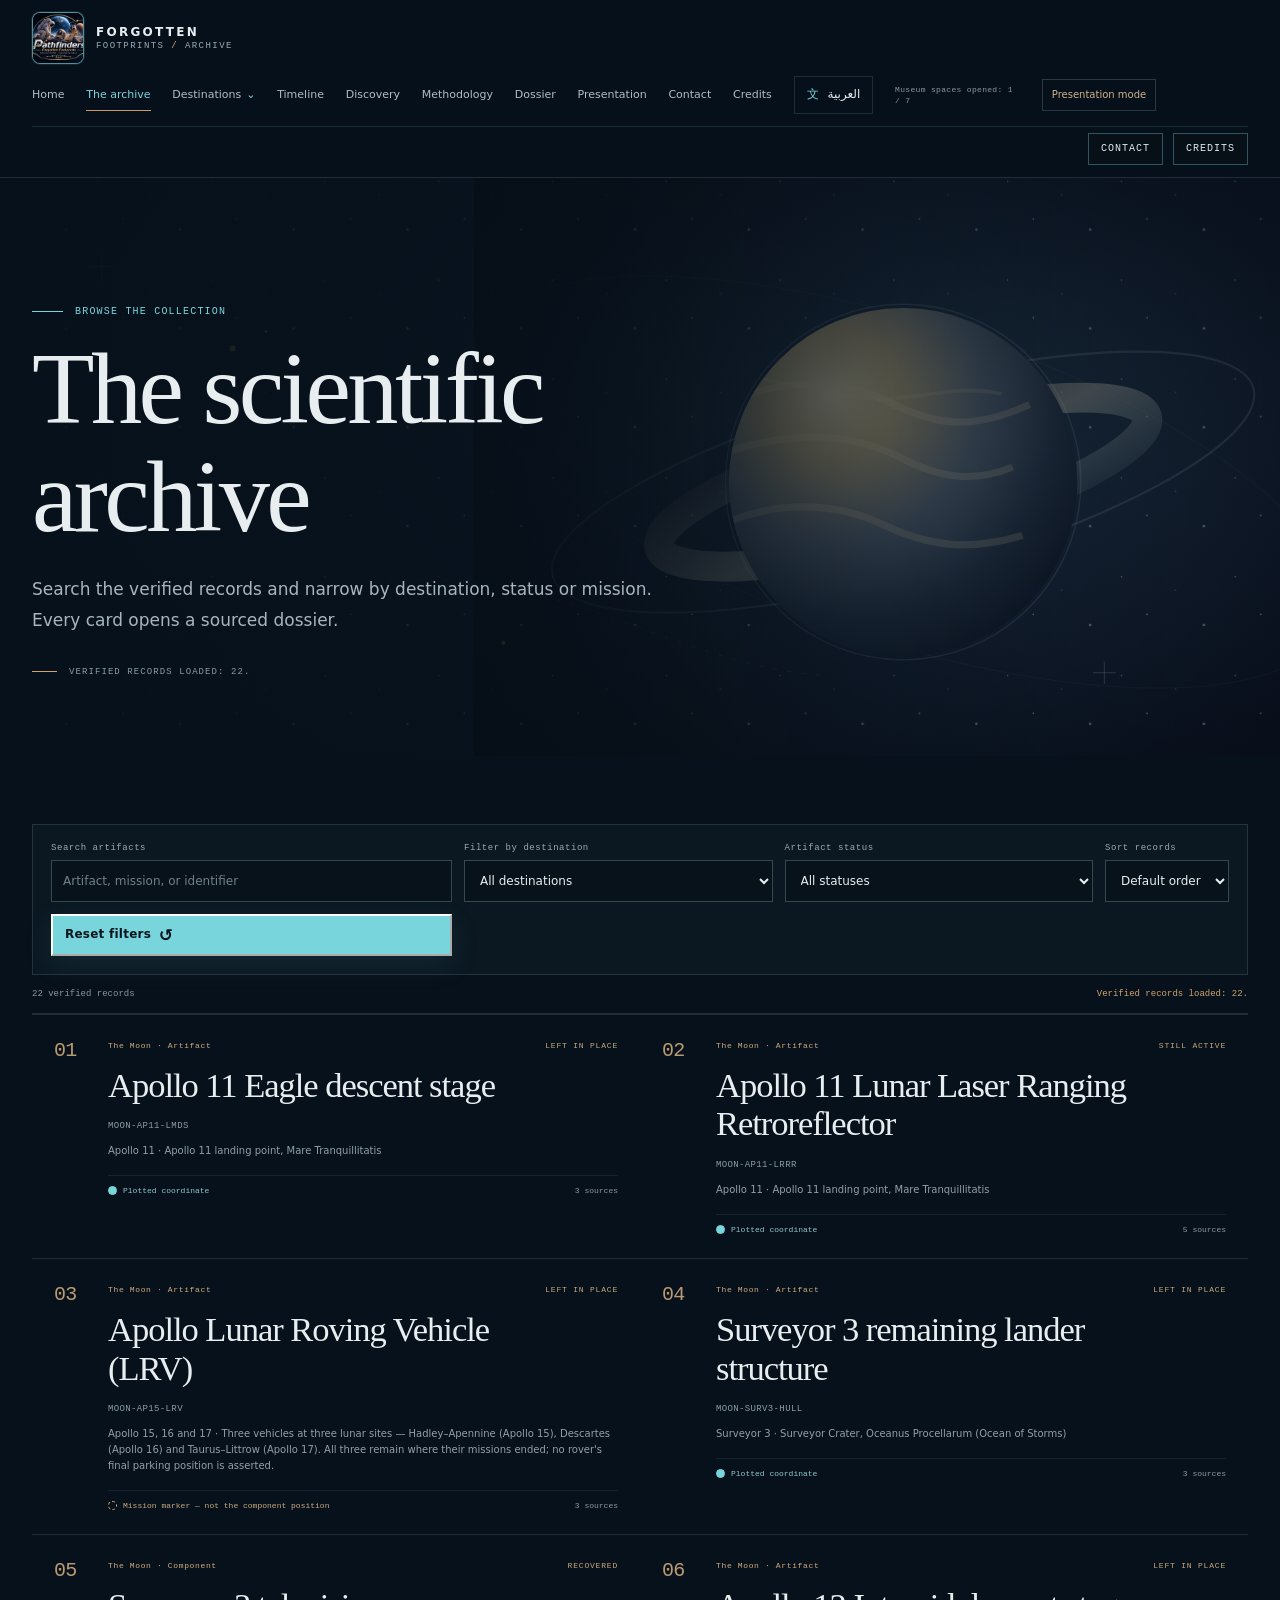
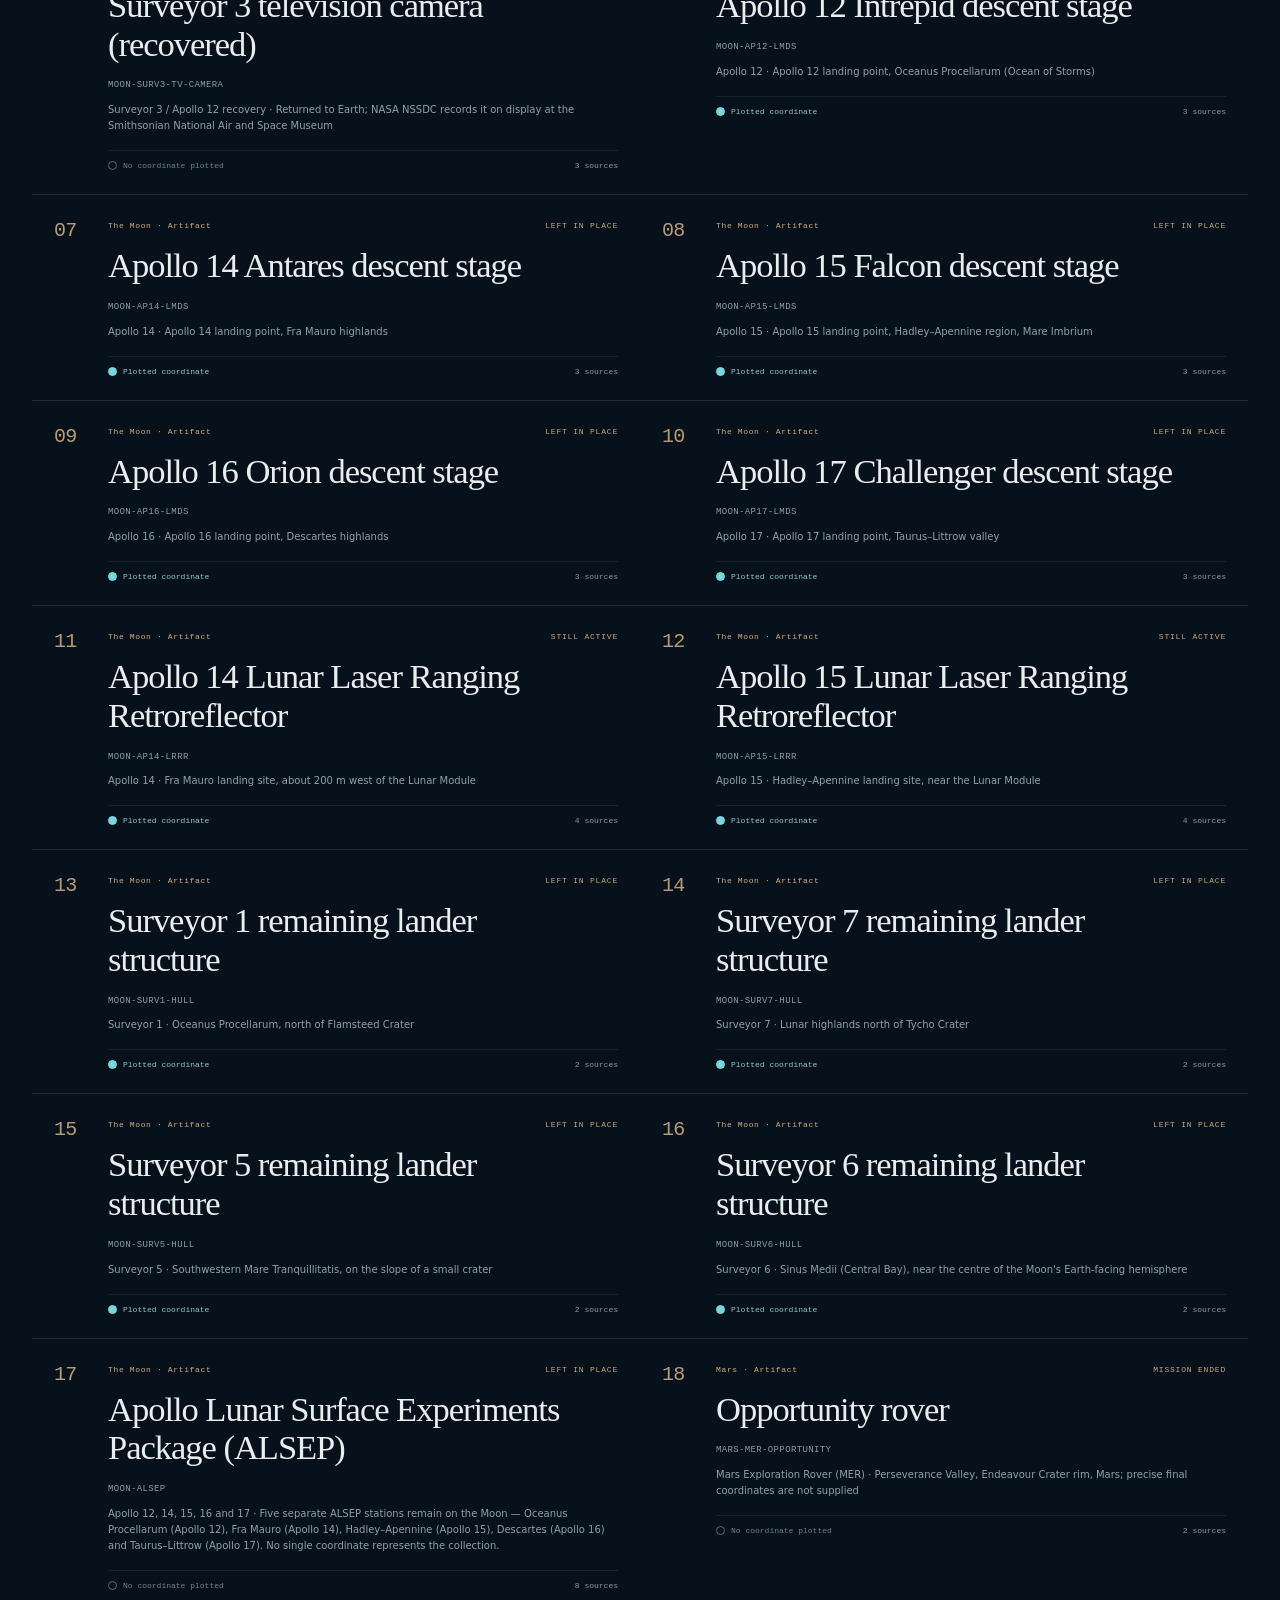
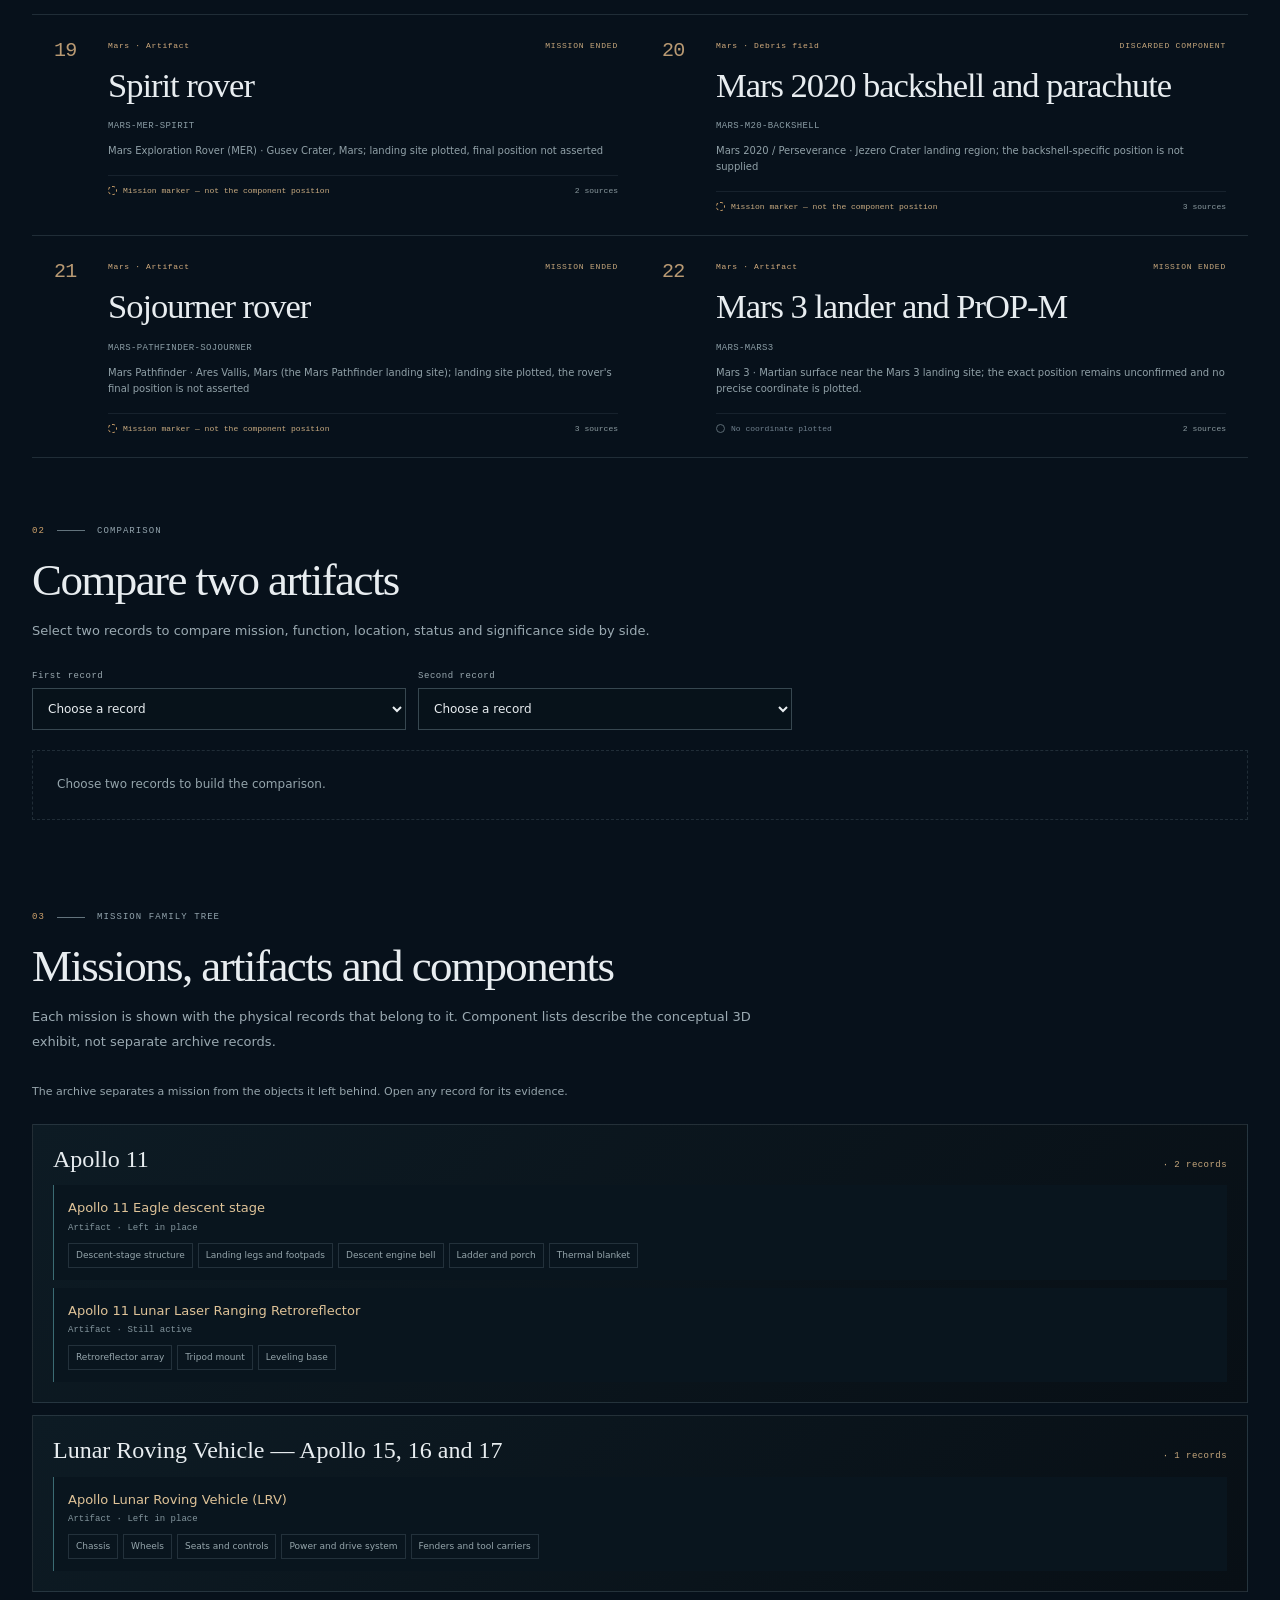
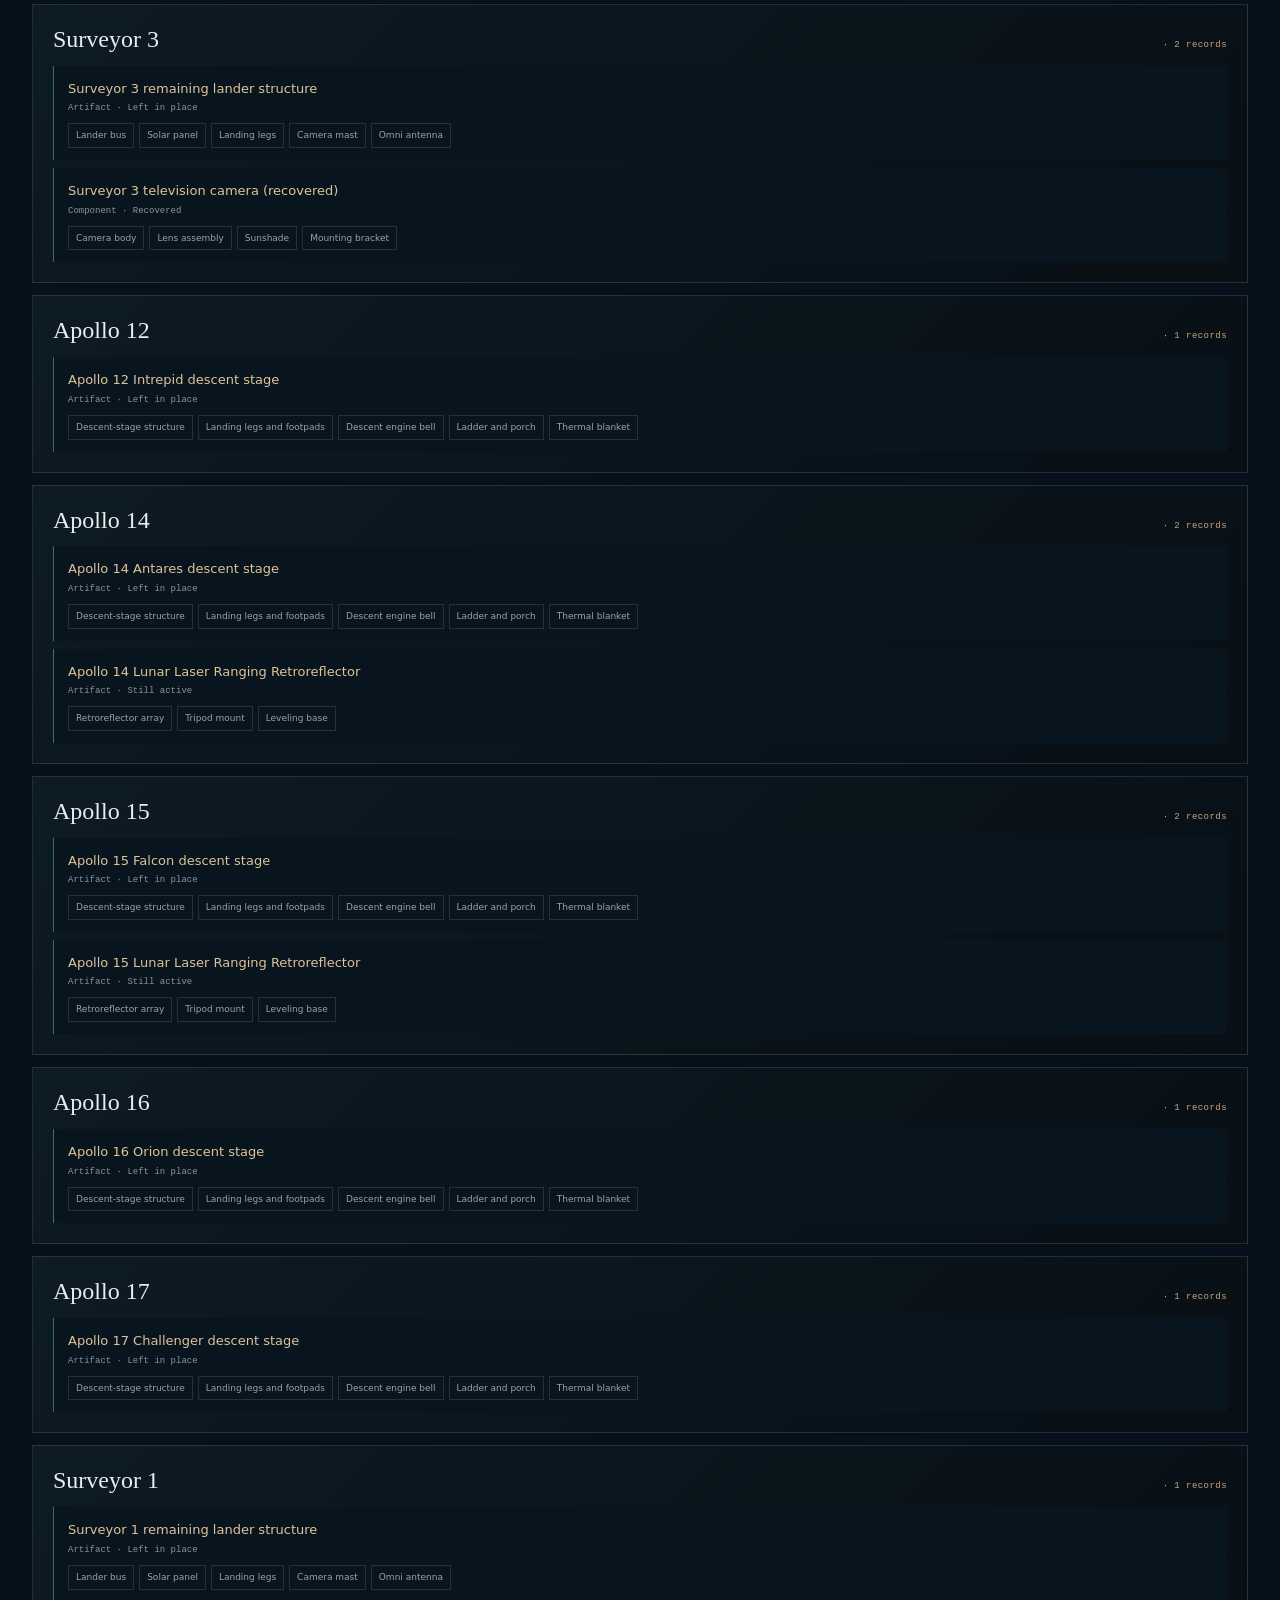
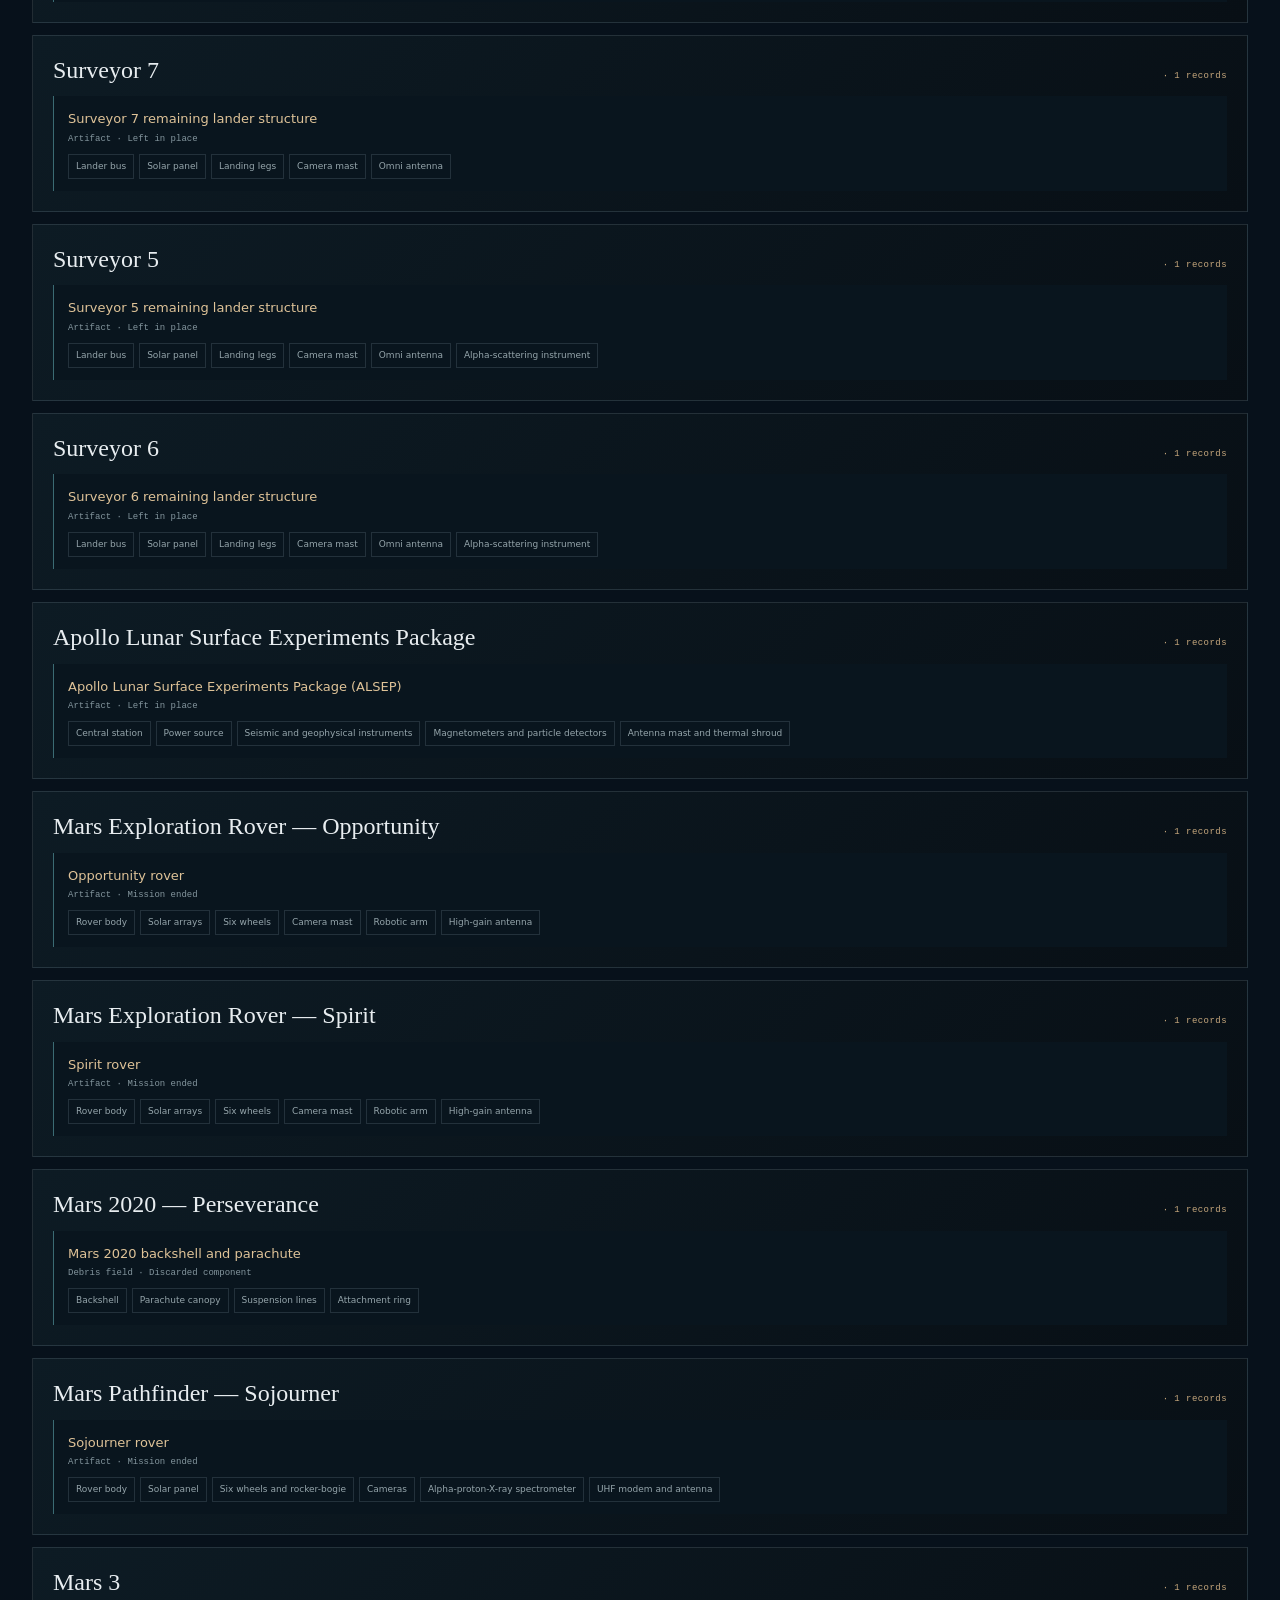
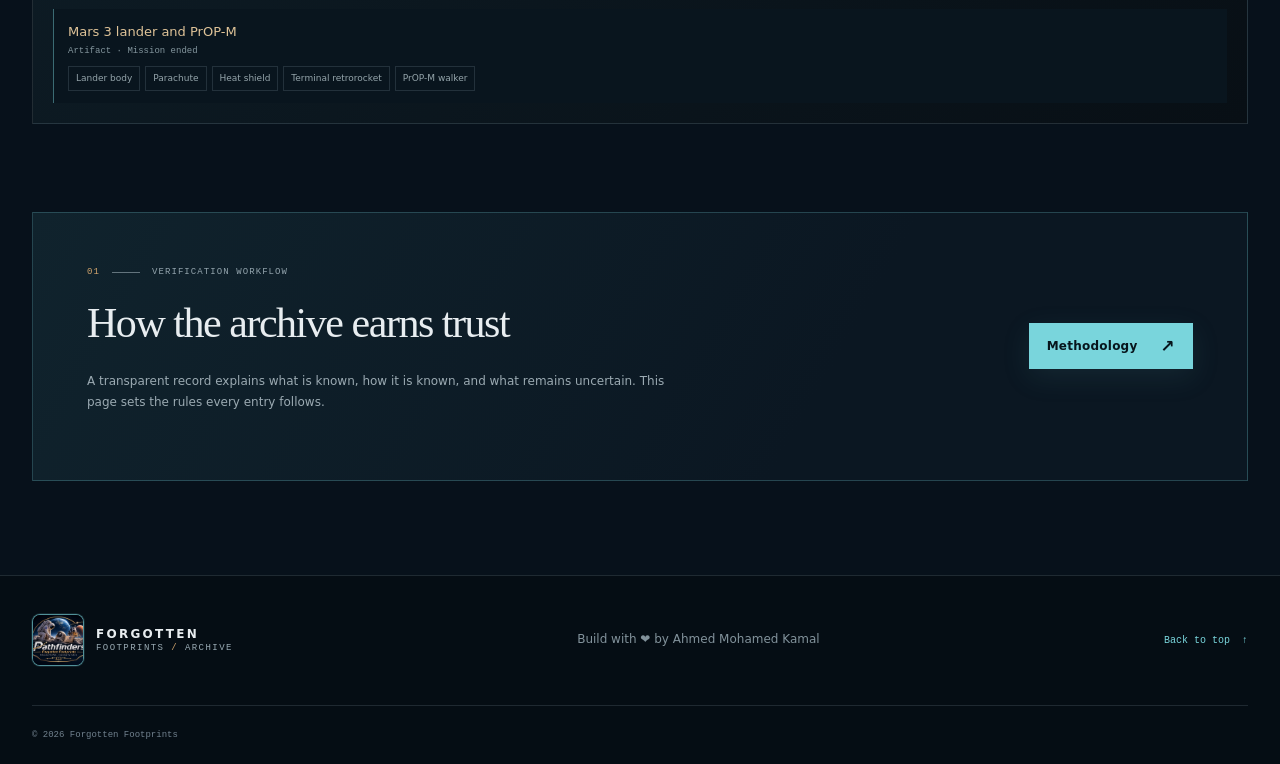
==== commit 19916dbc: "Add files via upload" ====
--- a/pages/archive.html
+++ b/pages/archive.html
@@ -1,6 +1,6 @@
 <!doctype html>
-<html lang="en" dir="ltr"><head><meta charset="utf-8"><meta name="viewport" content="width=device-width,initial-scale=1"><meta name="theme-color" content="#07111b"><title>Scientific Archive — Forgotten Footprints</title><link rel="icon" type="image/jpeg" sizes="32x32" href="../logo/Pathfinders.jpeg"><link rel="shortcut icon" type="image/jpeg" href="../logo/Pathfinders.jpeg"><link rel="stylesheet" href="../src/css/base.css?v=20261108-r7"><link rel="stylesheet" href="../src/css/layout.css?v=20261108-r7"><link rel="stylesheet" href="../src/css/platform.css?v=20261108-r7"><script defer src="../src/js/locales.js?v=20261108-r7"></script><script defer src="../src/js/i18n.js?v=20261108-r7"></script><script defer src="../src/js/archive-data.js?v=20261108-r7"></script><script defer src="../src/js/app.js?v=20261108-r7"></script></head>
-<body data-title-key="archiveHeading"><a class="skip-link" href="#main" data-i18n="skip"></a><header class="site-header"><a class="identity" href="../index.html" aria-label="Forgotten Footprints home" data-i18n-aria="brandHome"><img class="identity-mark" src="../logo/Pathfinders.jpeg" alt="" aria-hidden="true"><span class="identity-copy"><strong>FORGOTTEN</strong><small>FOOTPRINTS <span> / </span> ARCHIVE</small></span></a><button class="menu-toggle" type="button" aria-expanded="false" aria-controls="primary-nav" data-i18n-aria="menu"><span class="menu-glyph" aria-hidden="true">☰</span><span class="menu-label" data-i18n="menuShort"></span></button><nav class="primary-nav" id="primary-nav" aria-label="Primary navigation" data-i18n-aria="primaryNav"><a href="../index.html" data-i18n="navHome"></a><a href="archive.html" aria-current="page" data-i18n="navArchive"></a><details class="nav-destinations"><summary data-i18n="navDestinations"></summary><div class="nav-destination-menu"><a href="moon.html" data-i18n="moon"></a><a href="mars.html" data-i18n="mars"></a><a href="deep-space.html" data-i18n="deepSpace"></a></div></details><a href="timeline.html" data-i18n="navTimeline"></a><a href="discovery.html" data-i18n="navDiscovery"></a><a href="methodology.html" data-i18n="navMethodology"></a><a href="artifact.html" data-i18n="navDossier"></a><a href="contact.html" data-i18n="navContact"></a><a href="credits.html" data-i18n="navCredits"></a><button class="language-toggle" type="button" data-i18n-aria="languageSwitch"><span class="language-icon" aria-hidden="true">文</span><span data-language-label>العربية</span></button></nav><div class="header-utility-links" aria-label="Quick links"><a href="contact.html">Contact</a><a href="credits.html">Credits</a></div></header>
+<html lang="en" dir="ltr"><head><meta charset="utf-8"><meta name="viewport" content="width=device-width,initial-scale=1"><meta name="theme-color" content="#07111b"><title>Scientific Archive — Forgotten Footprints</title><link rel="icon" type="image/jpeg" sizes="32x32" href="../logo/Pathfinders.jpeg"><link rel="shortcut icon" type="image/jpeg" href="../logo/Pathfinders.jpeg"><link rel="stylesheet" href="../src/css/base.css?v=20261108-r7"><link rel="stylesheet" href="../src/css/layout.css?v=20261108-r7"><link rel="stylesheet" href="../src/css/platform.css?v=20261108-r7"><script defer src="../src/js/locales.js?v=20261113-r8"></script><script defer src="../src/js/i18n.js?v=20261113-r8"></script><script defer src="../src/js/archive-data.js?v=20261108-r7"></script><script defer src="../src/js/app.js?v=20261108-r7"></script></head>
+<body data-title-key="archiveHeading"><a class="skip-link" href="#main" data-i18n="skip"></a><header class="site-header"><a class="identity" href="../index.html" aria-label="Forgotten Footprints home" data-i18n-aria="brandHome"><img class="identity-mark" src="../logo/Pathfinders.jpeg" alt="" aria-hidden="true"><span class="identity-copy"><strong>FORGOTTEN</strong><small>FOOTPRINTS <span> / </span> ARCHIVE</small></span></a><button class="menu-toggle" type="button" aria-expanded="false" aria-controls="primary-nav" data-i18n-aria="menu"><span class="menu-glyph" aria-hidden="true">☰</span><span class="menu-label" data-i18n="menuShort"></span></button><nav class="primary-nav" id="primary-nav" aria-label="Primary navigation" data-i18n-aria="primaryNav"><a href="../index.html" data-i18n="navHome"></a><a href="archive.html" aria-current="page" data-i18n="navArchive"></a><details class="nav-destinations"><summary data-i18n="navDestinations"></summary><div class="nav-destination-menu"><a href="moon.html" data-i18n="moon"></a><a href="mars.html" data-i18n="mars"></a><a href="deep-space.html" data-i18n="deepSpace"></a></div></details><a href="timeline.html" data-i18n="navTimeline"></a><a href="discovery.html" data-i18n="navDiscovery"></a><a href="methodology.html" data-i18n="navMethodology"></a><a href="artifact.html" data-i18n="navDossier"></a><a href="presentation.html" data-i18n="navPresentation"></a><a href="contact.html" data-i18n="navContact"></a><a href="credits.html" data-i18n="navCredits"></a><button class="language-toggle" type="button" data-i18n-aria="languageSwitch"><span class="language-icon" aria-hidden="true">文</span><span data-language-label>العربية</span></button></nav><div class="header-utility-links" aria-label="Quick links"><a href="contact.html">Contact</a><a href="credits.html">Credits</a></div></header>
 <main id="main" class="platform-main"><section class="page-intro archive-atmosphere"><p class="eyebrow"><span class="eyebrow-line"></span><span data-i18n="workspaceEyebrow"></span></p><h1 data-i18n="archiveHeading"></h1><p class="lede" data-i18n="archiveIntro"></p><p class="intro-meta" data-i18n="archiveTarget"></p></section><section class="page-content"><div class="filter-bar"><label class="filter-control"><span data-i18n="archiveSearch"></span><input id="archive-search" type="search" autocomplete="off" data-i18n-placeholder="archiveSearchPlaceholder"></label><label class="filter-control"><span data-i18n="filterWorld"></span><select id="archive-world-filter"><option value="all" data-i18n="allWorlds"></option><option value="moon" data-i18n="moon"></option><option value="mars" data-i18n="mars"></option><option value="deep" data-i18n="deepSpace"></option></select></label><label class="filter-control"><span data-i18n="archiveStatus"></span><select id="archive-status-filter"><option value="all" data-i18n="allStatuses"></option><option value="LEFT IN PLACE" data-i18n="statusLeft"></option><option value="MISSION ENDED" data-i18n="statusEnded"></option><option value="DISCARDED COMPONENT" data-i18n="statusDiscarded"></option><option value="RECOVERED" data-i18n="statusRecovered"></option><option value="DELIBERATELY IMPACTED" data-i18n="statusImpacted"></option><option value="UNKNOWN LOCATION" data-i18n="statusUnknown"></option><option value="STILL ACTIVE" data-i18n="statusActive"></option></select></label><label class="filter-control"><span data-i18n="archiveSort"></span><select id="archive-sort"><option value="default" data-i18n="sortDefault"></option><option value="name" data-i18n="sortName"></option><option value="world" data-i18n="sortWorld"></option><option value="mission" data-i18n="sortMission"></option><option value="status" data-i18n="sortStatus"></option></select></label><button class="button button-primary" type="button" data-archive-reset><span data-i18n="archiveReset"></span><span aria-hidden="true">↺</span></button></div><div class="archive-meta"><span data-result-count aria-live="polite"></span><strong data-i18n="archiveTarget"></strong></div><div data-archive-results><div class="empty-state" data-archive-empty><span class="empty-symbol" aria-hidden="true">⌖</span><h2 data-i18n="archiveEmptyTitle"></h2><p data-i18n="archiveEmptyText"></p></div><div class="record-grid" data-result-grid></div></div><section class="content-section compare-section" data-compare><div class="content-heading"><div class="section-marker"><span>02</span><span class="marker-line"></span><span data-i18n="compareLabel"></span></div><h2 data-i18n="compareTitle"></h2><p data-i18n="compareIntro"></p></div><div class="compare-selects"><label class="filter-control"><span data-i18n="compareChooseA"></span><select data-compare-a></select></label><label class="filter-control"><span data-i18n="compareChooseB"></span><select data-compare-b></select></label></div><div class="compare-output" data-compare-output></div></section><section class="content-section family-section"><div class="content-heading"><div class="section-marker"><span>03</span><span class="marker-line"></span><span data-i18n="familyLabel"></span></div><h2 data-i18n="familyTitle"></h2><p data-i18n="familyText"></p></div><div class="family-tree" data-family-tree></div></section><section class="archive-entry"><div><div class="section-marker"><span>01</span><span class="marker-line"></span><span data-i18n="methodVerifyTitle"></span></div><h2 data-i18n="methodHeading"></h2><p data-i18n="methodIntro"></p></div><a class="button button-primary" href="methodology.html"><span data-i18n="navMethodology"></span><span aria-hidden="true">↗</span></a></section></section></main>
 <footer class="site-footer"><div class="footer-main section-wrap"><a class="identity footer-identity" href="../index.html"><img class="identity-mark" src="../logo/Pathfinders.jpeg" alt="" aria-hidden="true"><span class="identity-copy"><strong>FORGOTTEN</strong><small>FOOTPRINTS <span> / </span> ARCHIVE</small></span></a><p class="footer-message">Build with ❤️ by Ahmed Mohamed Kamal</p><a class="back-top" href="#main"><span data-i18n="backTop"></span><span aria-hidden="true">↑</span></a></div><div class="footer-bottom section-wrap"><span>© <span data-year></span> <span data-i18n="footerName"></span></span></div></footer></body></html>
 
--- a/src/css/platform.css
+++ b/src/css/platform.css
@@ -10,7 +10,7 @@
 .filter-bar{display:grid;grid-template-columns:1.3fr 1fr 1fr auto;gap:12px;align-items:end;padding:18px;background:#0b1822;border:1px solid var(--edge)}.filter-control{display:grid;gap:7px;font:9px var(--mono);letter-spacing:.06em;color:#9baab1}.filter-control input,.filter-control select,.dossier-lookup input,.dossier-lookup select{height:42px;padding:0 11px;background:#07121a;border:1px solid var(--edge-strong);color:var(--ink);font:12px var(--sans);min-width:0}.filter-control input::placeholder,.dossier-lookup input::placeholder{color:#71818a}.filter-control select{appearance:auto}.filter-bar .button{height:42px;min-height:42px;padding-inline:12px;gap:8px}.archive-meta{display:flex;justify-content:space-between;gap:20px;padding:15px 2px;font:9px var(--mono);color:#87979f}.archive-meta strong{color:var(--amber);font-weight:400}.empty-state{min-height:285px;border:1px dashed var(--edge-strong);background:radial-gradient(ellipse at center,#11222d 0,transparent 70%);display:flex;flex-direction:column;align-items:center;justify-content:center;text-align:center;padding:28px}.empty-symbol{width:46px;height:46px;border:1px solid rgba(121,213,220,.4);border-radius:50%;display:grid;place-items:center;color:var(--cyan);font-size:22px;margin-bottom:14px}.empty-state h2{font-size:19px;font-weight:500;margin:0 0 9px}.empty-state p{font-size:11px;color:#93a3aa;max-width:570px;line-height:1.8}.record-grid{display:grid;grid-template-columns:repeat(3,1fr);gap:12px}.record-card{padding:20px;border:1px solid var(--edge);background:var(--surface)}.record-card h3{font-size:17px;font-weight:500;margin:18px 0 8px}.record-id{font:9px var(--mono);color:#82949d}
 .era-controls,.timeline-nav{display:flex;flex-wrap:wrap;gap:8px;margin:30px 0 22px}.era-controls button,.timeline-nav button{border:1px solid var(--edge-strong);background:transparent;color:#a3b1b8;padding:8px 13px;font-size:10px}.era-controls button[aria-pressed=true],.timeline-nav button[aria-pressed=true]{border-color:var(--cyan);color:var(--cyan);background:rgba(121,213,220,.06)}.timeline-track{border-inline-start:1px solid rgba(121,213,220,.32);margin:35px 0 0 12px;padding-inline-start:24px;min-height:170px}.timeline-empty{padding:24px;border:1px dashed var(--edge);color:#91a0a7;font-size:12px}
 .learning-grid{display:grid;grid-template-columns:repeat(3,1fr);gap:12px}.learning-card{padding:23px;border:1px solid var(--edge);background:linear-gradient(145deg,#10212c,#09151e);min-height:220px;display:flex;flex-direction:column;align-items:flex-start}.learning-card .tile-index{font:9px var(--mono);color:var(--amber)}.learning-card h3{font-size:18px;font-weight:500;margin:24px 0 8px}.learning-card p{font-size:11px;color:#95a4ab;line-height:1.8;margin:0 0 22px}.learning-card button{margin-top:auto;border:1px solid var(--edge-strong);background:transparent;color:var(--cyan);padding:8px 11px;font-size:10px}.learning-card button[aria-pressed=true]{border-color:var(--amber);color:var(--amber)}.saved-learning-list{display:flex;gap:8px;flex-wrap:wrap;font-size:11px;color:#99a8b0}.saved-learning-item{padding:9px 12px;border:1px solid var(--edge);background:#0d1b25}.quiz-panel{max-width:820px;border:1px solid var(--edge);background:linear-gradient(135deg,#0f202b,#09151e);padding:clamp(22px,4vw,38px)}.quiz-progress{font:9px var(--mono);color:var(--amber);letter-spacing:.1em}.quiz-panel h3{font-size:clamp(20px,2.6vw,28px);font-weight:500;margin:24px 0}.quiz-choices{display:grid;gap:9px}.quiz-choice{background:#09151e;border:1px solid var(--edge-strong);color:#b2bec4;text-align:start;padding:13px;font-size:11px}.quiz-choice:hover{border-color:var(--cyan)}.quiz-choice.is-correct{border-color:#89c8a0;color:#b4e2c4}.quiz-choice.is-incorrect{border-color:#cf806e;color:#e8b1a2}.quiz-feedback{min-height:30px;margin:17px 0;color:var(--cyan);font-size:11px;line-height:1.8}.quiz-feedback p{color:#9eacb3;margin:5px 0}.quiz-next{border:0;background:var(--cyan);color:#07131a;padding:10px 15px;font-size:10px;font-weight:700}.quiz-next[hidden]{display:none}
-.method-grid{display:grid;grid-template-columns:repeat(2,1fr);gap:12px}.method-card{padding:24px;border:1px solid var(--edge);background:#0b1822}.method-card h2{font-size:17px;font-weight:500;margin:0 0 10px}.method-card p{font-size:11px;color:#9baab2;line-height:1.9;margin:0}.status-list{display:flex;gap:7px;flex-wrap:wrap;margin-top:15px}.status-chip{padding:6px 9px;border:1px solid var(--edge);color:#a6b4bb;font:8px var(--mono);letter-spacing:.04em}
+.method-grid{display:grid;grid-template-columns:repeat(2,1fr);gap:12px}.method-card{position:relative;display:grid;gap:12px;padding:22px 20px;border:1px solid var(--edge-strong);background:linear-gradient(135deg,#0d1a22,#08141a);box-shadow:inset 0 1px 0 rgba(255,255,255,.02),0 18px 36px rgba(0,0,0,.14)}.method-card::before,.guide-stops li::before,.lifecycle-step::before,.timeline-event::before{content:"";position:absolute;inset:0 auto auto 0;width:100%;height:1px;background:linear-gradient(90deg,var(--amber),transparent);opacity:.9}.method-card h2{font-size:17px;font-weight:500;margin:0}.method-card p{font-size:11px;color:#9baab2;line-height:1.9;margin:0}.status-list{display:flex;gap:7px;flex-wrap:wrap;margin-top:15px}.status-chip{padding:6px 9px;border:1px solid var(--edge);color:#a6b4bb;font:8px var(--mono);letter-spacing:.04em}.method-card .status-chip{background:linear-gradient(90deg,rgba(121,213,220,.06),transparent)}
 .dossier-layout{display:grid;grid-template-columns:.75fr 1.5fr;gap:26px;align-items:start}.dossier-lookup{padding:22px;border:1px solid var(--edge);background:#0b1822}.dossier-lookup h2{font-size:16px;font-weight:500;margin:0 0 17px}.dossier-lookup label{display:grid;gap:8px;font:9px var(--mono);color:#9baab1}.dossier-lookup input{width:100%}.dossier-lookup button{margin-top:12px;background:var(--cyan);color:#07131a;border:0;padding:10px 13px;font-size:10px;font-weight:700}.dossier-empty{padding:26px;border:1px dashed var(--edge-strong);min-height:225px}.dossier-empty .record-id{display:block;margin-bottom:18px}.dossier-empty h2{font-size:19px;font-weight:500;margin:0 0 10px}.dossier-empty p{font-size:11px;color:#94a3ab;line-height:1.8}.dossier-field-grid{display:grid;grid-template-columns:repeat(2,1fr);gap:9px;margin-top:17px}.dossier-field{padding:13px;border:1px solid var(--edge);background:#09151e}.dossier-field dt{font:8px var(--mono);color:var(--amber);letter-spacing:.08em}.dossier-field dd{margin:8px 0 0;color:#7f8f97;font-size:10px}
 .site-footer{border-top:1px solid var(--edge)}.footer-bottom span{max-width:48%}.is-arabic .page-intro h1{letter-spacing:0;line-height:1.3}.is-arabic .page-intro .intro-meta,.is-arabic .filter-control,.is-arabic .quiz-progress,.is-arabic .method-card .status-chip{letter-spacing:0}.is-arabic .page-content,.is-arabic .method-card,.is-arabic .archive-entry,.is-arabic .learning-card,.is-arabic .dossier-empty{text-align:start}
 @media(max-width:1020px){.menu-toggle{display:flex;align-items:center;gap:8px;background:transparent;border:1px solid var(--edge);padding:8px 10px;color:#b5c4cb;font-size:11px}.menu-glyph{color:var(--cyan)}.primary-nav{display:none;position:absolute;top:67px;inset-inline:0;background:#09151f;border-bottom:1px solid var(--edge);padding:14px 20px 20px;align-items:stretch;gap:0;flex-direction:column}.primary-nav.is-open{display:flex}.primary-nav>a,.primary-nav summary{padding:11px 2px;border-bottom:1px solid rgba(190,213,224,.08);font-size:12px}.nav-destinations{border-bottom:1px solid rgba(190,213,224,.08)}.nav-destination-menu{position:static;box-shadow:none;margin:0 0 8px;border:0;border-inline-start:1px solid var(--edge-strong)}.header-utility-links{margin-inline-start:0}.language-toggle{align-self:flex-start;margin-top:12px}}
@@ -69,20 +69,20 @@
 @media(max-width:760px){.page-intro.archive-atmosphere,.page-intro.timeline-atmosphere,.page-intro.discovery-atmosphere,.page-intro.method-atmosphere,.page-intro.dossier-atmosphere{background-image:linear-gradient(90deg,rgba(7,17,27,.84),rgba(7,17,27,.58)),var(--destination-image);background-position:61% center}.is-arabic .page-intro.archive-atmosphere,.is-arabic .page-intro.timeline-atmosphere,.is-arabic .page-intro.discovery-atmosphere,.is-arabic .page-intro.method-atmosphere,.is-arabic .page-intro.dossier-atmosphere{background-image:linear-gradient(270deg,rgba(7,17,27,.84),rgba(7,17,27,.58)),var(--destination-image)}}
 
 /* Phase 02.6 — editorial space-museum compositions */
-.opening-scene{position:relative;isolation:isolate;min-height:calc(100svh - 72px);overflow:hidden;display:flex;align-items:center;padding:clamp(56px,9vh,110px) max(28px,calc((100% - var(--max))/2));background:#030910 url("../assets/deep-field.svg") center 48%/cover no-repeat}.opening-scene::before{content:"";position:absolute;z-index:-1;inset:0;background:linear-gradient(90deg,#030910 0%,rgba(3,9,16,.91) 27%,rgba(3,9,16,.4) 57%,rgba(3,9,16,.12) 100%),linear-gradient(0deg,#030910 0%,transparent 36%,rgba(3,9,16,.12) 75%)}.opening-scene::after{content:"";position:absolute;z-index:-1;inset:0;opacity:.23;background:repeating-linear-gradient(0deg,transparent 0 79px,rgba(159,195,203,.13) 80px),repeating-linear-gradient(90deg,transparent 0 119px,rgba(159,195,203,.1) 120px);mask-image:linear-gradient(90deg,#000,transparent 80%)}.opening-nebula{position:absolute;z-index:-1;width:52vw;height:52vw;right:3%;top:-20%;border-radius:50%;background:radial-gradient(circle,rgba(128,157,174,.2),rgba(71,100,121,.07) 36%,transparent 69%);filter:blur(8px);animation:nebulaBreathe 24s ease-in-out infinite alternate}.opening-world{position:absolute;z-index:-1;width:min(70vw,930px);aspect-ratio:1;right:-7%;bottom:-58%;border-radius:50%;background:#1b252b url("../assets/moon-surface.svg") 52% 46%/cover;box-shadow:inset 50px 30px 120px #000, inset 0 80px 80px rgba(193,204,205,.08),-60px -20px 100px rgba(137,175,190,.11);transform:rotate(-9deg);animation:worldRise 1.3s both cubic-bezier(.2,.7,.2,1)}.opening-horizon{position:absolute;z-index:-1;inset-inline:0;bottom:0;height:30%;background:linear-gradient(0deg,#030910,transparent);pointer-events:none}.opening-copy{max-width:730px;position:relative;z-index:1;margin-top:-2vh}.opening-copy .eyebrow{color:#c4a77d}.opening-copy h1{font-family:var(--display);font-size:clamp(40px,6.6vw,88px);line-height:.9;letter-spacing:-.075em;font-weight:400;margin:28px 0 30px;max-width:560px;text-transform:uppercase}.opening-copy h1 em{font-style:normal;color:#c8d4d2}.opening-lede{max-width:490px;font-size:clamp(14px,1.4vw,17px);line-height:1.9;color:#b4c0c4}.opening-link,.chapter-link{display:inline-flex;align-items:center;gap:25px;border-bottom:1px solid rgba(207,176,137,.57);padding:14px 0 12px;margin-top:22px;color:#e0c39f;font-size:11px;letter-spacing:.08em;text-transform:uppercase;transition:gap .25s,color .25s}.opening-link:hover,.chapter-link:hover{gap:36px;color:#fff}.opening-coordinate{position:absolute;inset-inline-end:max(28px,calc((100% - var(--max))/2));top:12%;display:grid;gap:9px;font:8px var(--mono);letter-spacing:.16em;color:#9eaaad;writing-mode:vertical-rl}.opening-coordinate i{height:62px;width:1px;background:linear-gradient(var(--amber),transparent)}.opening-scroll{position:absolute;bottom:35px;inset-inline-start:max(28px,calc((100% - var(--max))/2));display:flex;align-items:center;gap:18px;color:#a7b4b8;font:9px var(--mono);letter-spacing:.12em;text-transform:uppercase}.opening-scroll span:last-child{font-size:16px;color:var(--amber);animation:scrollNudge 2.4s ease-in-out infinite}.journey-intro{min-height:510px;padding:clamp(70px,11vw,150px) max(28px,calc((100% - var(--max))/2));display:grid;grid-template-columns:.55fr 1.2fr .8fr;gap:clamp(22px,6vw,90px);align-items:center;position:relative;border-bottom:1px solid var(--edge);background:radial-gradient(ellipse at 83% 52%,rgba(116,150,160,.09),transparent 32%),#080f16}.chapter-index{font:9px var(--mono);letter-spacing:.15em;color:#b79670;text-transform:uppercase}.journey-intro h2,.method-preview h2{font:400 clamp(34px,5vw,62px)/1.08 var(--display);letter-spacing:-.04em;margin:12px 0 22px}.journey-intro>div>p:not(.journey-note){color:#aeb9bd;line-height:1.9;max-width:650px}.journey-note{border-top:1px solid var(--edge-strong);padding-top:16px;margin-top:24px;font:9px var(--mono);color:#8e9ca1;letter-spacing:.07em;text-transform:uppercase}.silence-mark{height:220px;position:relative;display:grid;place-items:center;opacity:.75}.silence-mark span{width:150px;height:150px;border:1px solid rgba(169,192,192,.22);border-radius:50%;box-shadow:0 0 0 26px rgba(169,192,192,.025),0 0 0 58px rgba(169,192,192,.018)}.silence-mark i,.silence-mark b{position:absolute;width:190px;height:72px;border:1px solid rgba(193,165,128,.33);border-radius:50%;transform:rotate(-32deg)}.silence-mark b{transform:rotate(54deg);width:215px;border-color:rgba(131,173,181,.22)}.silence-mark::after{content:"";width:5px;height:5px;border-radius:50%;background:#d4b58c;position:absolute;transform:translate(56px,-34px)}.world-chapter{min-height:min(760px,92vh);display:grid;grid-template-columns:1.15fr .85fr;position:relative;overflow:hidden;align-items:center;background:#060d14;border-bottom:1px solid var(--edge)}.world-chapter:nth-of-type(even){grid-template-columns:.85fr 1.15fr}.chapter-art{position:absolute;inset:0 30% 0 0;background:linear-gradient(90deg,transparent 45%,#060d14 100%),linear-gradient(0deg,#060d14,transparent 28%,transparent 74%,rgba(5,11,17,.35)),url("../assets/moon-surface.svg") center/cover no-repeat;transform:scale(1.02);transition:transform 1.4s cubic-bezier(.2,.7,.2,1)}.world-chapter.is-revealed .chapter-art{transform:scale(1)}.chapter-moon .chapter-art{inset-inline-end:26%}.chapter-mars{background:linear-gradient(120deg,#130f0e,#17100f 58%,#080d11)}.chapter-mars .chapter-art{inset-inline:24% 0;background-image:linear-gradient(90deg,#130f0e 0%,rgba(19,15,14,.4) 40%,transparent 75%),linear-gradient(0deg,#130f0e,transparent 33%),url("../assets/mars-dustfront.svg")}.chapter-deep .chapter-art{inset-inline-end:22%;background-image:linear-gradient(90deg,transparent 40%,#060d14 100%),linear-gradient(0deg,#060d14,transparent 25%),url("../assets/deep-field.svg")}.chapter-copy{grid-column:2;z-index:1;max-width:490px;padding:60px clamp(28px,6vw,90px) 70px 24px}.chapter-mars .chapter-copy{grid-column:1;grid-row:1;justify-self:end;padding-inline:clamp(28px,7vw,100px) 28px}.chapter-deep .chapter-copy{grid-column:2}.chapter-copy .eyebrow{color:#d0ad82;margin:26px 0 12px}.chapter-copy h2{font:400 clamp(52px,8vw,105px)/.95 var(--display);letter-spacing:-.06em;margin:0 0 22px}.chapter-copy>p:not(.eyebrow):not(.chapter-index){color:#b1bec1;line-height:1.9;font-size:14px}.chapter-coordinate{position:absolute;bottom:24px;inset-inline-start:30px;color:#a7b3b5;font:8px var(--mono);letter-spacing:.14em}.chapter-mars .chapter-coordinate{inset-inline-start:auto;inset-inline-end:30px;color:#d2ad8c}.archive-coda{min-height:580px;position:relative;overflow:hidden;display:grid;grid-template-columns:.35fr 1fr .8fr;align-items:center;gap:36px;padding:90px max(28px,calc((100% - var(--max))/2));background:linear-gradient(110deg,#101c22,#080f16 64%)}.coda-index{align-self:start;display:flex;flex-direction:column;align-items:center;gap:18px;color:#c3a27b;font:10px var(--mono);letter-spacing:.1em}.coda-index i{width:1px;height:135px;background:linear-gradient(var(--amber),transparent)}.coda-copy{position:relative;z-index:2}.coda-copy h2{font:400 clamp(46px,7vw,86px)/.98 var(--display);margin:18px 0}.coda-copy>p:not(.eyebrow){max-width:540px;color:#aebbc0;line-height:1.85}.coda-art{height:340px;position:relative;display:grid;place-items:center}.coda-art::before{content:"";position:absolute;width:88%;height:70%;border:1px solid rgba(177,195,190,.23);border-radius:50%;transform:rotate(-24deg)}.coda-art img{width:min(100%,390px);max-height:280px;object-fit:contain;filter:drop-shadow(0 28px 32px #0009);animation:artifactFloat 9s ease-in-out infinite alternate}.method-preview{padding:95px max(28px,calc((100% - var(--max))/2));display:grid;grid-template-columns:.6fr 1.4fr;gap:30px;background:#080f16;border-top:1px solid var(--edge)}.method-preview>p{font:9px var(--mono);letter-spacing:.14em;color:#bb9a73;text-transform:uppercase}.method-preview>div>p{max-width:720px;color:#aebbc0;line-height:1.9}
+.opening-scene{position:relative;isolation:isolate;min-height:calc(100svh - 72px);overflow:hidden;display:flex;align-items:center;padding:clamp(56px,9vh,110px) max(28px,calc((100% - var(--max))/2));background:#030910 url("../assets/deep-field.svg") center 48%/cover no-repeat}.opening-scene::before{content:"";position:absolute;z-index:-1;inset:0;background:linear-gradient(90deg,#030910 0%,rgba(3,9,16,.91) 27%,rgba(3,9,16,.4) 57%,rgba(3,9,16,.12) 100%),linear-gradient(0deg,#030910 0%,transparent 36%,rgba(3,9,16,.12) 75%)}.opening-scene::after{content:"";position:absolute;z-index:-1;inset:0;opacity:.23;background:repeating-linear-gradient(0deg,transparent 0 79px,rgba(159,195,203,.13) 80px),repeating-linear-gradient(90deg,transparent 0 119px,rgba(159,195,203,.1) 120px);mask-image:linear-gradient(90deg,#000,transparent 80%)}.opening-nebula{position:absolute;z-index:-1;width:52vw;height:52vw;right:3%;top:-20%;border-radius:50%;background:radial-gradient(circle,rgba(128,157,174,.2),rgba(71,100,121,.07) 36%,transparent 69%);filter:blur(8px);animation:nebulaBreathe 24s ease-in-out infinite alternate}.opening-world{position:absolute;z-index:-1;width:min(70vw,930px);aspect-ratio:1;right:-7%;bottom:-58%;border-radius:50%;background:#1b252b url("../assets/moon-surface.svg") 52% 46%/cover;box-shadow:inset 50px 30px 120px #000, inset 0 80px 80px rgba(193,204,205,.08),-60px -20px 100px rgba(137,175,190,.11);transform:rotate(-9deg);animation:worldRise 1.3s both cubic-bezier(.2,.7,.2,1)}.opening-horizon{position:absolute;z-index:-1;inset-inline:0;bottom:0;height:30%;background:linear-gradient(0deg,#030910,transparent);pointer-events:none}.opening-copy{max-width:730px;position:relative;z-index:1;margin-top:-2vh}.opening-copy .eyebrow{color:#c4a77d}.opening-copy .eyebrow + .opening-coordinate{margin-top:-8px;margin-bottom:12px}.opening-copy h1{font-family:var(--display);font-size:clamp(40px,6.6vw,88px);line-height:.9;letter-spacing:-.075em;font-weight:400;margin:0 0 30px;max-width:560px;text-transform:uppercase}.opening-copy h1 em{font-style:normal;color:#c8d4d2}.opening-lede{max-width:490px;font-size:clamp(14px,1.4vw,17px);line-height:1.9;color:#b4c0c4}.opening-link,.chapter-link{display:inline-flex;align-items:center;gap:25px;border-bottom:1px solid rgba(207,176,137,.57);padding:14px 0 12px;margin-top:22px;color:#e0c39f;font-size:11px;letter-spacing:.08em;text-transform:uppercase;transition:gap .25s,color .25s}.opening-link:hover,.chapter-link:hover{gap:36px;color:#fff}.opening-coordinate{display:grid;gap:9px;padding:6px 0 0;margin:0 0 18px;font:700 8px var(--mono);letter-spacing:.24em;color:#dfe8ea;text-transform:uppercase;writing-mode:vertical-rl;box-shadow:none;opacity:1;transform:none;position:static;border:0;background:transparent;backdrop-filter:none}.opening-coordinate i{height:38px;width:1px;background:linear-gradient(var(--amber),transparent)}.opening-scroll{position:absolute;bottom:35px;inset-inline-start:max(28px,calc((100% - var(--max))/2));display:flex;align-items:center;gap:18px;color:#a7b4b8;font:9px var(--mono);letter-spacing:.12em;text-transform:uppercase}.opening-scroll span:last-child{font-size:16px;color:var(--amber);animation:scrollNudge 2.4s ease-in-out infinite}.journey-intro{min-height:510px;padding:clamp(70px,11vw,150px) max(28px,calc((100% - var(--max))/2));display:grid;grid-template-columns:.55fr 1.2fr .8fr;gap:clamp(22px,6vw,90px);align-items:center;position:relative;border-bottom:1px solid var(--edge);background:radial-gradient(ellipse at 83% 52%,rgba(116,150,160,.09),transparent 32%),#080f16}.chapter-index{display:inline-block;font:600 10px var(--mono);letter-spacing:.22em;color:#caa678;text-transform:uppercase;line-height:1.8;margin-bottom:10px}.journey-intro h2,.method-preview h2{font:400 clamp(34px,5vw,62px)/1.08 var(--display);letter-spacing:-.04em;margin:12px 0 22px}.journey-intro>div>p:not(.journey-note){color:#aeb9bd;line-height:1.9;max-width:650px}.journey-note{border-top:1px solid var(--edge-strong);padding-top:16px;margin-top:24px;font:9px var(--mono);color:#8e9ca1;letter-spacing:.07em;text-transform:uppercase}.silence-mark{height:220px;position:relative;display:grid;place-items:center;opacity:.75}.silence-mark span{width:150px;height:150px;border:1px solid rgba(169,192,192,.22);border-radius:50%;box-shadow:0 0 0 26px rgba(169,192,192,.025),0 0 0 58px rgba(169,192,192,.018)}.silence-mark i,.silence-mark b{position:absolute;width:190px;height:72px;border:1px solid rgba(193,165,128,.33);border-radius:50%;transform:rotate(-32deg)}.silence-mark b{transform:rotate(54deg);width:215px;border-color:rgba(131,173,181,.22)}.silence-mark::after{content:"";width:5px;height:5px;border-radius:50%;background:#d4b58c;position:absolute;transform:translate(56px,-34px)}.world-chapter{min-height:min(760px,92vh);display:grid;grid-template-columns:1.15fr .85fr;position:relative;overflow:hidden;align-items:center;background:#060d14;border-bottom:1px solid var(--edge)}.world-chapter:nth-of-type(even){grid-template-columns:.85fr 1.15fr}.chapter-art{position:absolute;inset:0 30% 0 0;background:linear-gradient(90deg,transparent 45%,#060d14 100%),linear-gradient(0deg,#060d14,transparent 28%,transparent 74%,rgba(5,11,17,.35)),url("../assets/moon-surface.svg") center/cover no-repeat;transform:scale(1.02);transition:transform 1.4s cubic-bezier(.2,.7,.2,1)}.world-chapter.is-revealed .chapter-art{transform:scale(1)}.chapter-moon .chapter-art{inset-inline-end:26%}.chapter-mars{background:linear-gradient(120deg,#130f0e,#17100f 58%,#080d11)}.chapter-mars .chapter-art{inset-inline:24% 0;background-image:linear-gradient(90deg,#130f0e 0%,rgba(19,15,14,.4) 40%,transparent 75%),linear-gradient(0deg,#130f0e,transparent 33%),url("../assets/mars-dustfront.svg")}.chapter-deep .chapter-art{inset-inline-end:22%;background-image:linear-gradient(90deg,transparent 40%,#060d14 100%),linear-gradient(0deg,#060d14,transparent 25%),url("../assets/deep-field.svg")}.chapter-copy{grid-column:2;z-index:1;max-width:490px;padding:60px clamp(28px,6vw,90px) 70px 24px}.chapter-mars .chapter-copy{grid-column:1;grid-row:1;justify-self:end;padding-inline:clamp(28px,7vw,100px) 28px}.chapter-deep .chapter-copy{grid-column:2}.chapter-copy .eyebrow{color:#d0ad82;margin:26px 0 12px}.chapter-copy h2{font:400 clamp(52px,8vw,105px)/.95 var(--display);letter-spacing:-.06em;margin:0 0 22px}.chapter-copy>p:not(.eyebrow):not(.chapter-index){color:#b1bec1;line-height:1.9;font-size:14px}.chapter-coordinate{position:absolute;bottom:24px;inset-inline-start:30px;color:#a7b3b5;font:8px var(--mono);letter-spacing:.14em}.chapter-mars .chapter-coordinate{inset-inline-start:auto;inset-inline-end:30px;color:#d2ad8c}.archive-coda{min-height:580px;position:relative;overflow:hidden;display:grid;grid-template-columns:.35fr 1fr .8fr;align-items:center;gap:36px;padding:90px max(28px,calc((100% - var(--max))/2));background:linear-gradient(110deg,#101c22,#080f16 64%)}.coda-index{align-self:start;display:flex;flex-direction:column;align-items:center;gap:18px;color:#c3a27b;font:10px var(--mono);letter-spacing:.1em}.coda-index i{width:1px;height:135px;background:linear-gradient(var(--amber),transparent)}.coda-copy{position:relative;z-index:2}.coda-copy h2{font:400 clamp(46px,7vw,86px)/.98 var(--display);margin:18px 0}.coda-copy>p:not(.eyebrow){max-width:540px;color:#aebbc0;line-height:1.85}.coda-art{height:340px;position:relative;display:grid;place-items:center}.coda-art::before{content:"";position:absolute;width:88%;height:70%;border:1px solid rgba(177,195,190,.23);border-radius:50%;transform:rotate(-24deg)}.coda-art img{width:min(100%,390px);max-height:280px;object-fit:contain;filter:drop-shadow(0 28px 32px #0009);animation:artifactFloat 9s ease-in-out infinite alternate}.method-preview{padding:95px max(28px,calc((100% - var(--max))/2));display:grid;grid-template-columns:.6fr 1.4fr;gap:30px;background:#080f16;border-top:1px solid var(--edge)}.method-preview>p{font:9px var(--mono);letter-spacing:.14em;color:#bb9a73;text-transform:uppercase}.method-preview>div>p{max-width:720px;color:#aebbc0;line-height:1.9}
 /* Distinct destination chapter art and exhibition hierarchy */
 .page-intro.moon-atmosphere{min-height:560px;background-image:linear-gradient(90deg,#070e15 0%,rgba(7,14,21,.88) 37%,rgba(7,14,21,.12) 100%),url("../assets/moon-surface.svg");background-size:cover;background-position:center 54%}.page-intro.mars-atmosphere{min-height:560px;background-image:linear-gradient(90deg,#100f0e 0%,rgba(16,15,14,.84) 38%,rgba(16,15,14,.1) 100%),url("../assets/mars-dustfront.svg");background-size:cover;background-position:center 54%}.page-intro.deep-atmosphere{min-height:560px;background-image:linear-gradient(90deg,#070b13 0%,rgba(7,11,19,.8) 42%,rgba(7,11,19,.08) 100%),url("../assets/deep-field.svg");background-size:cover}.page-intro.archive-atmosphere{min-height:440px;border-bottom:0}.page-intro.archive-atmosphere h1{font-size:clamp(56px,8vw,105px)}.page-intro.dossier-atmosphere{min-height:390px}.page-content:has(>.dossier-layout){padding-top:36px}.dossier-layout{grid-template-columns:minmax(230px,.55fr) minmax(0,1.45fr);align-items:start}.dossier-lookup{position:sticky;top:96px;border-top:2px solid var(--copper);background:linear-gradient(150deg,#101c23,#080f15);padding:26px}.dossier-empty{border-top:2px solid rgba(193,165,128,.6)}.dossier-field-grid{grid-template-columns:repeat(2,minmax(0,1fr))}.archive-meta{border-bottom:1px solid var(--edge);padding:14px 0}.empty-state{min-height:290px;display:flex;flex-direction:column;justify-content:center;padding-inline:clamp(25px,7vw,100px);background:linear-gradient(110deg,rgba(13,27,35,.92),rgba(7,13,19,.7)),url("../assets/component-study.svg") right center/auto 110% no-repeat;border-inline-start:2px solid var(--copper)}
 .is-arabic .opening-scene::before{background:linear-gradient(270deg,#030910 0%,rgba(3,9,16,.91) 27%,rgba(3,9,16,.4) 57%,rgba(3,9,16,.12) 100%),linear-gradient(0deg,#030910 0%,transparent 36%,rgba(3,9,16,.12) 75%)}.is-arabic .opening-copy h1{letter-spacing:0;line-height:1.35;font-size:clamp(34px,6vw,78px);font-family:system-ui,Tahoma,sans-serif}.is-arabic .chapter-copy h2,.is-arabic .coda-copy h2,.is-arabic .journey-intro h2{letter-spacing:0;line-height:1.4;font-family:system-ui,Tahoma,sans-serif}.is-arabic .chapter-mars .chapter-copy{justify-self:start}.is-arabic .chapter-coordinate{letter-spacing:0}
 @keyframes nebulaBreathe{from{transform:translate3d(-2%,0,0) scale(.96);opacity:.7}to{transform:translate3d(2%,2%,0) scale(1.04);opacity:1}}@keyframes worldRise{from{opacity:.2;transform:translateY(7%) rotate(-9deg)}to{opacity:1;transform:translateY(0) rotate(-9deg)}}@keyframes artifactFloat{from{transform:translateY(4px) rotate(-1deg)}to{transform:translateY(-5px) rotate(1deg)}}@keyframes scrollNudge{0%,100%{transform:translateY(0)}50%{transform:translateY(5px)}}
 .motion-ready .journey-intro,.motion-ready .world-chapter,.motion-ready .archive-coda,.motion-ready .method-preview{opacity:0;transform:translateY(20px);transition:opacity .8s ease,transform .8s cubic-bezier(.2,.7,.2,1)}.motion-ready .journey-intro.is-revealed,.motion-ready .world-chapter.is-revealed,.motion-ready .archive-coda.is-revealed,.motion-ready .method-preview.is-revealed{opacity:1;transform:translateY(0)}
-@media(max-width:760px){.opening-scene{min-height:calc(91svh - 62px);align-items:flex-end;padding-bottom:105px;background-position:57% center}.opening-scene::before{background:linear-gradient(0deg,#030910 0%,rgba(3,9,16,.82) 38%,rgba(3,9,16,.23) 100%)}.opening-world{width:130vw;right:-35%;bottom:-35%;opacity:.7}.opening-copy h1{font-size:clamp(54px,14.5vw,94px)}.opening-coordinate{top:9%;inset-inline-end:20px}.journey-intro{min-height:auto;grid-template-columns:1fr;padding-block:75px;gap:16px}.silence-mark{height:160px;grid-row:1}.world-chapter,.world-chapter:nth-of-type(even){min-height:710px;grid-template-columns:1fr;align-items:end}.chapter-art,.chapter-moon .chapter-art,.chapter-mars .chapter-art,.chapter-deep .chapter-art{inset:0;background-image:linear-gradient(0deg,#070d13 3%,rgba(7,13,19,.8) 30%,transparent 75%),url("../assets/moon-surface.svg")}.chapter-mars .chapter-art{background-image:linear-gradient(0deg,#100f0e 3%,rgba(16,15,14,.7) 37%,transparent 78%),url("../assets/mars-dustfront.svg")}.chapter-deep .chapter-art{background-image:linear-gradient(0deg,#060d14 3%,rgba(6,13,20,.7) 37%,transparent 78%),url("../assets/deep-field.svg")}.chapter-copy,.chapter-mars .chapter-copy,.chapter-deep .chapter-copy{grid-column:1;grid-row:1;justify-self:start;padding:35px 28px 80px;max-width:570px}.chapter-coordinate{bottom:18px;inset-inline-start:28px!important}.archive-coda{grid-template-columns:40px 1fr;min-height:0;padding-block:75px;gap:22px}.coda-art{grid-column:2;height:220px;grid-row:2}.coda-copy h2{font-size:clamp(45px,12vw,70px)}.method-preview{grid-template-columns:1fr;padding-block:70px;gap:8px}.page-intro.moon-atmosphere,.page-intro.mars-atmosphere,.page-intro.deep-atmosphere{min-height:510px;background-position:60% center}.dossier-layout{grid-template-columns:1fr}.dossier-lookup{position:relative;top:auto}.dossier-field-grid{grid-template-columns:1fr}}
+@media(max-width:760px){.opening-scene{min-height:calc(91svh - 62px);align-items:flex-end;padding-bottom:105px;background-position:57% center}.opening-scene::before{background:linear-gradient(0deg,#030910 0%,rgba(3,9,16,.82) 38%,rgba(3,9,16,.23) 100%)}.opening-world{width:130vw;right:-35%;bottom:-35%;opacity:.7}.opening-copy h1{font-size:clamp(54px,14.5vw,94px)}.opening-coordinate{top:7%;inset-inline-start:20px;transform:translate(-10px,-6px)}.journey-intro{min-height:auto;grid-template-columns:1fr;padding-block:75px;gap:16px}.silence-mark{height:160px;grid-row:1}.world-chapter,.world-chapter:nth-of-type(even){min-height:710px;grid-template-columns:1fr;align-items:end}.chapter-art,.chapter-moon .chapter-art,.chapter-mars .chapter-art,.chapter-deep .chapter-art{inset:0;background-image:linear-gradient(0deg,#070d13 3%,rgba(7,13,19,.8) 30%,transparent 75%),url("../assets/moon-surface.svg")}.chapter-mars .chapter-art{background-image:linear-gradient(0deg,#100f0e 3%,rgba(16,15,14,.7) 37%,transparent 78%),url("../assets/mars-dustfront.svg")}.chapter-deep .chapter-art{background-image:linear-gradient(0deg,#060d14 3%,rgba(6,13,20,.7) 37%,transparent 78%),url("../assets/deep-field.svg")}.chapter-copy,.chapter-mars .chapter-copy,.chapter-deep .chapter-copy{grid-column:1;grid-row:1;justify-self:start;padding:35px 28px 80px;max-width:570px}.chapter-coordinate{bottom:18px;inset-inline-start:28px!important}.archive-coda{grid-template-columns:40px 1fr;min-height:0;padding-block:75px;gap:22px}.coda-art{grid-column:2;height:220px;grid-row:2}.coda-copy h2{font-size:clamp(45px,12vw,70px)}.method-preview{grid-template-columns:1fr;padding-block:70px;gap:8px}.page-intro.moon-atmosphere,.page-intro.mars-atmosphere,.page-intro.deep-atmosphere{min-height:510px;background-position:60% center}.dossier-layout{grid-template-columns:1fr}.dossier-lookup{position:relative;top:auto}.dossier-field-grid{grid-template-columns:1fr}}
 @media(prefers-reduced-motion:reduce){.opening-nebula,.opening-world,.opening-scroll span:last-child,.coda-art img{animation:none!important}.motion-ready .journey-intro,.motion-ready .world-chapter,.motion-ready .archive-coda,.motion-ready .method-preview{opacity:1;transform:none;transition:none}}
 
 /* Browser-native WebGL museum rooms */
-.museum-room{position:relative;padding:clamp(42px,7vw,90px) max(24px,calc((100% - var(--max))/2));background:linear-gradient(145deg,#070d13,#08131a 58%,#060a10);border-block:1px solid var(--edge);overflow:hidden}.museum-room::before{content:"";position:absolute;inset:0;pointer-events:none;background:radial-gradient(ellipse at 73% 42%,rgba(124,159,169,.11),transparent 46%)}.museum-room-mars{background:linear-gradient(145deg,#120e0d,#1c1110 60%,#090d10)}.museum-room-mars::before{background:radial-gradient(ellipse at 70% 45%,rgba(184,93,57,.2),transparent 48%)}.museum-room-deep{background:#03060c}.museum-room-artifact{background:linear-gradient(145deg,#111619,#090e12 64%,#16110c)}.museum-room>*{position:relative;z-index:1}.museum-room-heading{max-width:720px;margin-bottom:25px}.museum-room-heading h2{font:400 clamp(32px,4.6vw,58px)/1.1 var(--display);margin:10px 0}.museum-room-heading p:not(.eyebrow){color:#aab7bb;max-width:660px;line-height:1.8}.scene-frame{position:relative;height:clamp(360px,55vw,650px);overflow:hidden;background:radial-gradient(ellipse at 50% 53%,rgba(143,166,167,.13),transparent 43%),#03070c;border:1px solid rgba(185,204,205,.12);box-shadow:0 35px 90px #0008}.museum-room-mars .scene-frame{background:radial-gradient(ellipse at 50% 53%,rgba(170,87,53,.18),transparent 43%),#090706}.museum-room-deep .scene-frame{background:#02040a}.museum-room-artifact .scene-frame{height:clamp(300px,42vw,500px);background:radial-gradient(ellipse at 52% 57%,rgba(184,146,94,.12),transparent 40%),#070b0e}.scene-frame canvas{width:100%;height:100%;display:block;touch-action:none;cursor:grab;outline:none}.scene-frame canvas:focus-visible{outline:2px solid var(--amber);outline-offset:-4px}.scene-frame canvas.dragging{cursor:grabbing}.scene-marker{position:absolute;z-index:3;transform:translate(-50%,-50%);max-width:205px;min-height:34px;padding:6px 10px;border:1px solid rgba(226,195,147,.72);border-radius:2px;background:rgba(5,11,15,.93);color:#f2dfc2;font-size:10px;line-height:1.35;text-align:start;box-shadow:0 5px 18px #0009;cursor:pointer}.scene-marker::before{content:"";display:inline-block;width:7px;height:7px;background:#d9ae77;border-radius:50%;margin-inline-end:7px;box-shadow:0 0 0 4px rgba(217,174,119,.15)}.scene-marker[hidden]{display:none}.scene-marker:hover,.scene-marker:focus-visible{background:#1b272b;border-color:#efd2aa}.scene-fallback{position:absolute;inset:50% auto auto 50%;transform:translate(-50%,-50%);max-width:430px;padding:22px;background:#09141c;border:1px solid var(--edge-strong);text-align:center;color:#c6d0d0}.scene-fallback[hidden]{display:none}.scene-rail{display:flex;justify-content:space-between;align-items:center;gap:20px;margin-top:16px}.scene-rail>p{max-width:650px;color:#91a0a4;font-size:10px;line-height:1.7}.scene-controls{display:flex;gap:7px;flex-wrap:wrap}.scene-controls button{min-width:38px;min-height:38px;padding:6px 10px;border:1px solid var(--edge-strong);background:#0b151c;color:#ccd6d6;cursor:pointer}.scene-controls button:hover,.scene-controls button:focus-visible{border-color:var(--amber);color:#f0ce9d}.record-status{font:8px var(--mono);letter-spacing:.1em;color:#d9b47f;text-transform:uppercase}.dossier-empty[hidden]{display:none}.dossier-field dd{line-height:1.7}.lifecycle{display:grid;grid-template-columns:repeat(3,1fr);gap:10px;margin:30px 0;padding-top:20px;border-top:1px solid var(--edge)}.lifecycle-step{position:relative;min-height:90px;padding:15px;border-inline-start:1px solid var(--amber);background:linear-gradient(120deg,#111c20,transparent)}.lifecycle-step span{display:block;font:9px var(--mono);color:#d4b081;text-transform:uppercase;margin-bottom:9px}.lifecycle-step strong{font-size:12px;line-height:1.6;font-weight:500;color:#dbe0dd}.source-drawer{margin-top:22px;border-top:1px solid var(--edge);padding:16px 0}.source-drawer summary{cursor:pointer;color:#ddbc8d;font-size:12px}.source-drawer ul{padding-inline-start:20px}.source-drawer li{margin:12px 0;color:#aebdc0;font-size:12px}.source-drawer a{text-decoration:underline;text-underline-offset:3px}.save-artifact{border:1px solid rgba(204,170,126,.48);background:#0d171c;color:#dfc398;padding:11px 16px;margin:16px 0;cursor:pointer}.save-artifact[hidden]{display:none}.discovery-journal [data-saved-artifact-list]{display:grid;grid-template-columns:repeat(auto-fit,minmax(220px,1fr));gap:12px;margin-top:16px}.discovery-journal .record-card{display:grid;gap:8px;padding:19px;border:1px solid var(--edge)}.presentation-toggle{border:1px solid rgba(190,213,224,.2);background:transparent;color:#cfb18b;padding:7px 9px;font-size:10px;cursor:pointer}.presentation-exit{position:fixed;z-index:30;top:14px;inset-inline-end:14px;display:none}.presentation-mode .site-header,.presentation-mode .site-footer,.presentation-mode .skip-link{display:none!important}.presentation-mode .presentation-exit{display:block}.presentation-mode .museum-room-heading{margin-inline:auto;text-align:center}.is-arabic .museum-room-heading h2{font-family:system-ui,Tahoma,sans-serif;line-height:1.4;letter-spacing:0}.is-arabic .scene-rail,.is-arabic .lifecycle-step{text-align:right}.is-arabic .scene-marker{max-width:190px;letter-spacing:0}
+.museum-room{position:relative;padding:clamp(42px,7vw,90px) max(24px,calc((100% - var(--max))/2));background:linear-gradient(145deg,#070d13,#08131a 58%,#060a10);border-block:1px solid var(--edge);overflow:hidden}.museum-room::before{content:"";position:absolute;inset:0;pointer-events:none;background:radial-gradient(ellipse at 73% 42%,rgba(124,159,169,.11),transparent 46%)}.museum-room-mars{background:linear-gradient(145deg,#120e0d,#1c1110 60%,#090d10)}.museum-room-mars::before{background:radial-gradient(ellipse at 70% 45%,rgba(184,93,57,.2),transparent 48%)}.museum-room-deep{background:#03060c}.museum-room-artifact{background:linear-gradient(145deg,#111619,#090e12 64%,#16110c)}.museum-room>*{position:relative;z-index:1}.museum-room-heading{max-width:720px;margin-bottom:25px}.museum-room-heading h2{font:400 clamp(32px,4.6vw,58px)/1.1 var(--display);margin:10px 0}.museum-room-heading p:not(.eyebrow){color:#aab7bb;max-width:660px;line-height:1.8}.scene-frame{position:relative;height:clamp(360px,55vw,650px);overflow:hidden;background:radial-gradient(ellipse at 50% 53%,rgba(143,166,167,.13),transparent 43%),#03070c;border:1px solid rgba(185,204,205,.12);box-shadow:0 35px 90px #0008}.museum-room-mars .scene-frame{background:radial-gradient(ellipse at 50% 53%,rgba(170,87,53,.18),transparent 43%),#090706}.museum-room-deep .scene-frame{background:#02040a}.museum-room-artifact .scene-frame{height:clamp(300px,42vw,500px);background:radial-gradient(ellipse at 52% 57%,rgba(184,146,94,.12),transparent 40%),#070b0e}.scene-frame canvas{width:100%;height:100%;display:block;touch-action:none;cursor:grab;outline:none}.scene-frame canvas:focus-visible{outline:2px solid var(--amber);outline-offset:-4px}.scene-frame canvas.dragging{cursor:grabbing}.scene-marker{position:absolute;z-index:3;transform:translate(-50%,-50%);max-width:205px;min-height:34px;padding:6px 10px;border:1px solid rgba(226,195,147,.72);border-radius:2px;background:rgba(5,11,15,.93);color:#f2dfc2;font-size:10px;line-height:1.35;text-align:start;box-shadow:0 5px 18px #0009;cursor:pointer}.scene-marker::before{content:"";display:inline-block;width:7px;height:7px;background:#d9ae77;border-radius:50%;margin-inline-end:7px;box-shadow:0 0 0 4px rgba(217,174,119,.15)}.scene-marker[hidden]{display:none}.scene-marker:hover,.scene-marker:focus-visible{background:#1b272b;border-color:#efd2aa}.scene-fallback{position:absolute;inset:50% auto auto 50%;transform:translate(-50%,-50%);max-width:430px;padding:22px;background:#09141c;border:1px solid var(--edge-strong);text-align:center;color:#c6d0d0}.scene-fallback[hidden]{display:none}.scene-rail{display:flex;justify-content:space-between;align-items:center;gap:20px;margin-top:16px}.scene-rail>p{max-width:650px;color:#91a0a4;font-size:10px;line-height:1.7}.scene-controls{display:flex;gap:7px;flex-wrap:wrap}.scene-controls button{min-width:38px;min-height:38px;padding:6px 10px;border:1px solid var(--edge-strong);background:#0b151c;color:#ccd6d6;cursor:pointer}.scene-controls button:hover,.scene-controls button:focus-visible{border-color:var(--amber);color:#f0ce9d}.record-status{font:8px var(--mono);letter-spacing:.1em;color:#d9b47f;text-transform:uppercase}.dossier-empty[hidden]{display:none}.dossier-field dd{line-height:1.7}.lifecycle{display:grid;grid-template-columns:repeat(3,1fr);gap:10px;margin:30px 0;padding-top:20px;border-top:1px solid var(--edge)}.lifecycle-step{position:relative;min-height:90px;padding:15px 18px;border:1px solid var(--edge-strong);background:linear-gradient(135deg,#111c20,#08141a);box-shadow:inset 0 1px 0 rgba(255,255,255,.02)}.lifecycle-step::before{content:"";position:absolute;inset:0 auto auto 0;width:100%;height:1px;background:linear-gradient(90deg,var(--amber),transparent);opacity:.8}.lifecycle-step span{display:block;font:9px var(--mono);color:#d4b081;text-transform:uppercase;margin-bottom:9px}.lifecycle-step strong{font-size:12px;line-height:1.6;font-weight:500;color:#dbe0dd}.source-drawer{margin-top:22px;border-top:1px solid var(--edge);padding:16px 0}.source-drawer summary{cursor:pointer;color:#ddbc8d;font-size:12px}.source-drawer ul{padding-inline-start:20px}.source-drawer li{margin:12px 0;color:#aebdc0;font-size:12px}.source-drawer a{text-decoration:underline;text-underline-offset:3px}.save-artifact{border:1px solid rgba(204,170,126,.48);background:#0d171c;color:#dfc398;padding:11px 16px;margin:16px 0;cursor:pointer}.save-artifact[hidden]{display:none}.discovery-journal [data-saved-artifact-list]{display:grid;grid-template-columns:repeat(auto-fit,minmax(220px,1fr));gap:12px;margin-top:16px}.discovery-journal .record-card{display:grid;gap:8px;padding:19px;border:1px solid var(--edge)}.presentation-toggle{border:1px solid rgba(190,213,224,.2);background:transparent;color:#cfb18b;padding:7px 9px;font-size:10px;cursor:pointer}.presentation-exit{position:fixed;z-index:30;top:14px;inset-inline-end:14px;display:none}.presentation-mode .site-header,.presentation-mode .site-footer,.presentation-mode .skip-link{display:none!important}.presentation-mode .presentation-exit{display:block}.presentation-mode .museum-room-heading{margin-inline:auto;text-align:center}.is-arabic .museum-room-heading h2{font-family:system-ui,Tahoma,sans-serif;line-height:1.4;letter-spacing:0}.is-arabic .scene-rail,.is-arabic .lifecycle-step{text-align:right}.is-arabic .scene-marker{max-width:190px;letter-spacing:0}
 @media(max-width:720px){.museum-room{padding-inline:18px}.scene-frame{height:390px}.scene-rail{align-items:flex-start;flex-direction:column}.scene-controls button{min-height:42px}.lifecycle{grid-template-columns:1fr}.scene-marker{max-width:150px;font-size:9px}}
 @media(prefers-reduced-motion:reduce){.scene-frame,.scene-marker,.scene-controls button{scroll-behavior:auto;transition:none!important}}
-.scene-record-list{display:flex;flex-wrap:wrap;gap:9px;margin-top:12px}.scene-record-list a{padding:8px 11px;border-inline-start:1px solid var(--amber);background:rgba(12,22,27,.78);font-size:10px;color:#c6d1d0}.scene-record-list a:hover,.scene-record-list a:focus-visible{color:#f1d2a7;background:#172329}.scene-marker{width:24px;min-height:24px;height:24px;padding:0;border-radius:50%;font-size:0;overflow:visible}.scene-marker::before{position:absolute;inset:50% auto auto 50%;transform:translate(-50%,-50%);width:9px;height:9px;margin:0}.scene-marker:hover::after,.scene-marker:focus-visible::after{content:attr(aria-label);position:absolute;top:27px;inset-inline-start:0;width:max-content;max-width:220px;padding:8px;background:#08121a;color:#eee;border:1px solid var(--edge-strong);font-size:10px;z-index:4}.timeline-events{display:grid;grid-template-columns:repeat(auto-fit,minmax(230px,1fr));gap:14px;margin:18px 0 35px}.timeline-event{position:relative;padding:22px 20px 20px;border-inline-start:2px solid var(--copper);background:linear-gradient(135deg,#101d24,#080f14);display:flex;flex-direction:column;gap:10px}.timeline-event time{font:10px var(--mono);color:#d6b287}.timeline-event h3{font:400 20px/1.35 var(--display);margin:0}.timeline-event a{font-size:10px;color:#9fcad0;overflow-wrap:anywhere}.timeline-event a:last-child{color:#87989d;text-decoration:underline;text-underline-offset:3px}.presentation-route{position:fixed;z-index:28;inset:auto 18px 18px;max-width:460px;max-height:min(70vh,650px);overflow:auto;padding:21px 24px;background:rgba(6,13,19,.96);border:1px solid rgba(201,168,126,.6);box-shadow:0 20px 70px #000b;backdrop-filter:blur(12px)}.presentation-route[hidden]{display:none}.presentation-route h2{font:400 26px var(--display);margin:0 0 7px}.presentation-route p{font-size:11px;color:#aab6bb}.presentation-route ol{padding-inline-start:20px;display:grid;gap:6px}.presentation-route a{font-size:12px;color:#dfbe91}.presentation-route a:hover{text-decoration:underline}.is-arabic .timeline-event h3,.is-arabic .presentation-route h2{font-family:system-ui,Tahoma,sans-serif;line-height:1.6;letter-spacing:0}
+.scene-record-list{display:flex;flex-wrap:wrap;gap:9px;margin-top:12px}.scene-record-list a{padding:8px 11px;border-inline-start:1px solid var(--amber);background:rgba(12,22,27,.78);font-size:10px;color:#c6d1d0}.scene-record-list a:hover,.scene-record-list a:focus-visible{color:#f1d2a7;background:#172329}.scene-marker{width:24px;min-height:24px;height:24px;padding:0;border-radius:50%;font-size:0;overflow:visible}.scene-marker::before{position:absolute;inset:50% auto auto 50%;transform:translate(-50%,-50%);width:9px;height:9px;margin:0}.scene-marker:hover::after,.scene-marker:focus-visible::after{content:attr(aria-label);position:absolute;top:27px;inset-inline-start:0;width:max-content;max-width:220px;padding:8px;background:#08121a;color:#eee;border:1px solid var(--edge-strong);font-size:10px;z-index:4}.timeline-events{display:grid;grid-template-columns:repeat(auto-fit,minmax(230px,1fr));gap:14px;margin:18px 0 35px}.timeline-event{position:relative;display:flex;flex-direction:column;gap:10px;padding:22px 20px 20px;border:1px solid var(--edge-strong);background:linear-gradient(135deg,#101d24,#080f14);box-shadow:inset 0 1px 0 rgba(255,255,255,.02),0 18px 30px rgba(0,0,0,.12)}.timeline-event::before{content:"";position:absolute;inset:0 auto auto 0;width:100%;height:1px;background:linear-gradient(90deg,var(--amber),transparent);opacity:.9}.timeline-event time{font:10px var(--mono);color:#d6b287}.timeline-event h3{font:400 20px/1.35 var(--display);margin:0}.timeline-event a{font-size:10px;color:#9fcad0;overflow-wrap:anywhere}.timeline-event a:last-child{color:#87989d;text-decoration:underline;text-underline-offset:3px}.presentation-route{position:fixed;z-index:28;inset:auto 18px 18px;max-width:460px;max-height:min(70vh,650px);overflow:auto;padding:21px 24px;background:rgba(6,13,19,.96);border:1px solid rgba(201,168,126,.6);box-shadow:0 20px 70px #000b;backdrop-filter:blur(12px)}.presentation-route[hidden]{display:none}.presentation-route h2{font:400 26px var(--display);margin:0 0 7px}.presentation-route p{font-size:11px;color:#aab6bb}.presentation-route ol{padding-inline-start:20px;display:grid;gap:6px}.presentation-route a{font-size:12px;color:#dfbe91}.presentation-route a:hover{text-decoration:underline}.is-arabic .timeline-event h3,.is-arabic .presentation-route h2{font-family:system-ui,Tahoma,sans-serif;line-height:1.6;letter-spacing:0}
 .timeline-empty[hidden]{display:none}
 .museum-progress{max-width:125px;color:#87999e;font:8px/1.4 var(--mono);letter-spacing:.04em}.is-arabic .museum-progress{font:10px/1.5 system-ui,Tahoma,sans-serif;letter-spacing:0}@media(max-width:760px){.museum-progress{max-width:none}}
 
@@ -119,8 +119,19 @@
 .deep-legend-row{display:flex;gap:8px;align-items:flex-start;font-size:9px;line-height:1.55;color:#9db0b8;margin:5px 0}
 .deep-legend-dot{width:5px;height:5px;border-radius:50%;background:#79d5dc;flex:none;margin-top:5px}
 .deep-legend-link{display:inline-block;margin-top:9px;font-size:10px;color:#e0c39f}
+.page-intro.dossier-atmosphere{--destination-image:url("../assets/dossier-hero.svg");background-image:linear-gradient(90deg,rgba(7,17,27,.96),rgba(7,17,27,.8) 48%,rgba(7,17,27,.18)),var(--destination-image);background-position:center 56%}
+.journey-intro-points{list-style:none;margin:16px 0 18px;padding:16px;display:grid;grid-template-columns:repeat(2,minmax(0,1fr));gap:12px;border:1px solid rgba(208,163,108,.32);border-radius:10px;background:rgba(3,10,16,.58)}
+.journey-intro-points li{display:flex;align-items:flex-start;gap:11px;margin:0;color:#c7d3d8;line-height:1.7}
+.journey-intro-points li::before{content:"";width:13px;height:13px;flex:0 0 13px;margin-top:.35em;border:2px solid var(--amber);border-radius:50%;box-shadow:0 0 0 3px rgba(208,163,108,.08)}
+@media(max-width:640px){.journey-intro-points{grid-template-columns:1fr;padding:13px;gap:10px}}
+.opening-coordinate{position:static;z-index:1;display:flex;align-items:center;gap:11px;width:max-content;max-width:100%;margin:8px 0 18px;padding:8px 11px;border-inline-start:1px solid var(--amber);background:rgba(4,10,15,.42);backdrop-filter:blur(8px);writing-mode:horizontal-tb;direction:ltr;font-size:8px;letter-spacing:.14em}
+.opening-copy .eyebrow + .opening-coordinate{margin:8px 0 18px}
+.opening-coordinate i{width:24px;height:1px;background:linear-gradient(90deg,var(--amber),transparent)}
+@media(max-width:760px){.opening-coordinate{max-width:100%;gap:7px;padding:8px 10px;font-size:7px}.opening-coordinate i{width:13px}}
 .deep-legend-link:hover{text-decoration:underline}
 .artifact-actions{display:flex;align-items:center;gap:16px;flex-wrap:wrap;margin-top:14px}
+body:not(.presentation-mode) .museum-room-artifact .artifact-actions,body:not(.presentation-mode) .museum-room-artifact .scene-controls{transform:translateY(-8px)}
+body:not(.presentation-mode) .museum-room-artifact .scene-controls{margin-top:10px}
 .artifact-actions .save-artifact{margin:0}
 .model-badge{font:8px var(--mono);letter-spacing:.1em;color:#b99a73;border:1px solid rgba(185,154,115,.35);padding:7px 9px}
 .artifact-actions .text-link{font-size:11px}
@@ -131,9 +142,10 @@
 .guide-panel h2{font:400 clamp(34px,4.6vw,60px)/1.1 var(--display);margin:14px 0}
 .guide-panel p{color:#aab7bb;line-height:1.85;max-width:620px}
 .guide-panel .button{margin-top:12px}
-.guide-stops{list-style:none;margin:0;padding:0;display:grid;gap:1px;background:var(--edge);border:1px solid var(--edge)}
-.guide-stops li{display:flex;align-items:center;gap:16px;padding:18px;background:#09141c}
-.guide-stops span{font:9px var(--mono);color:var(--amber)}
+.guide-stops{list-style:none;margin:0;padding:0;display:grid;gap:10px}
+.guide-stops li{position:relative;display:grid;grid-template-columns:54px minmax(0,1fr);align-items:center;gap:16px;padding:18px 20px;border:1px solid var(--edge-strong);background:linear-gradient(135deg,#0d1a22,#08141a);box-shadow:inset 0 1px 0 rgba(255,255,255,.02),0 18px 34px rgba(0,0,0,.12)}
+.guide-stops li::before{content:"";position:absolute;inset:0 auto auto 0;width:100%;height:1px;background:linear-gradient(90deg,var(--amber),transparent);opacity:.8}
+.guide-stops span{display:inline-flex;align-items:center;justify-content:center;min-width:42px;height:42px;padding:8px;border:1px solid rgba(204,170,126,.5);font:9px var(--mono);color:var(--amber);background:rgba(201,164,121,.05)}
 .guide-stops strong{font-size:13px;font-weight:500}
 .dossier-sidebar{display:grid;gap:14px;position:sticky;top:96px}
 .dossier-side-note{padding:20px;border:1px solid var(--edge);background:#0a151e}
@@ -284,12 +296,12 @@
 .scroll-story-stage{position:sticky;top:0;height:100svh;display:grid;grid-template-columns:minmax(280px,.78fr) minmax(0,1.22fr);grid-template-rows:1fr auto;gap:0 clamp(28px,5vw,80px);align-items:center;padding:clamp(48px,7vh,92px) max(28px,calc((100% - var(--max))/2)) clamp(26px,5vh,54px);overflow:hidden;z-index:1}
 .scroll-story-copy{grid-column:1;grid-row:1/3;align-self:center;position:relative;z-index:2;max-width:540px}
 .scroll-story-copy>.eyebrow{margin-bottom:clamp(24px,5vh,54px)}
-.story-steps{position:relative}
-.story-step{position:absolute;inset:0;opacity:0;transform:translateY(26px);transition:opacity .7s cubic-bezier(.2,.7,.2,1),transform .7s cubic-bezier(.2,.7,.2,1);pointer-events:none}
+.story-steps{position:relative;min-height:420px}
+.story-step{position:absolute;inset:0;display:grid;align-content:start;gap:16px;opacity:0;transform:translateY(26px);transition:opacity .7s cubic-bezier(.2,.7,.2,1),transform .7s cubic-bezier(.2,.7,.2,1);pointer-events:none}
 .story-step.is-active{opacity:1;transform:translateY(0);pointer-events:auto}
-.story-index{font:9px var(--mono);letter-spacing:.16em;color:var(--amber)}
-.story-step h2{font:400 clamp(48px,6.2vw,92px)/.98 var(--display);letter-spacing:-.055em;margin:18px 0 22px;color:#f0f1ec;text-wrap:balance}
-.story-step p{max-width:470px;color:#aab8bd;font-size:clamp(13px,1.2vw,16px);line-height:1.9;margin:0}
+.story-index{display:block;margin:0 0 10px;font:9px var(--mono);letter-spacing:.2em;color:var(--amber);text-transform:uppercase}
+.story-step h2{font:400 clamp(42px,5vw,92px)/.88 var(--display);letter-spacing:-.065em;margin:0;color:#f0f1ec;text-transform:uppercase;text-wrap:balance}
+.story-step p{max-width:500px;color:#aab8bd;font-size:clamp(13px,1.2vw,16px);line-height:1.9;margin:0;padding-top:12px;border-top:1px solid rgba(190,213,224,.18)}
 .story-progress{width:180px;height:1px;background:rgba(190,213,224,.18);margin:clamp(22px,4vh,38px) 0 14px;overflow:hidden}
 .story-progress span{display:block;width:0;height:100%;background:linear-gradient(90deg,var(--cyan),var(--amber));transition:width .3s ease}
 .story-scroll-hint{font:9px var(--mono);letter-spacing:.1em;color:#84979f;margin:0 0 18px}
@@ -610,4 +622,4 @@
 .featured-record .record-status{color:#c7a87d}
 .is-arabic .featured-record h3,.is-arabic .featured-head h2,.is-arabic .featured-note{font-family:system-ui,Tahoma,sans-serif;letter-spacing:0;line-height:1.4}
 @media(max-width:900px){.featured-grid{grid-template-columns:1fr}.featured-record{border-inline-end:0}}
-@media(prefers-reduced-motion:reduce){.featured-record{transition:none}}
+@media(prefers-reduced-motion:reduce){.featured-record{transition:none}}
